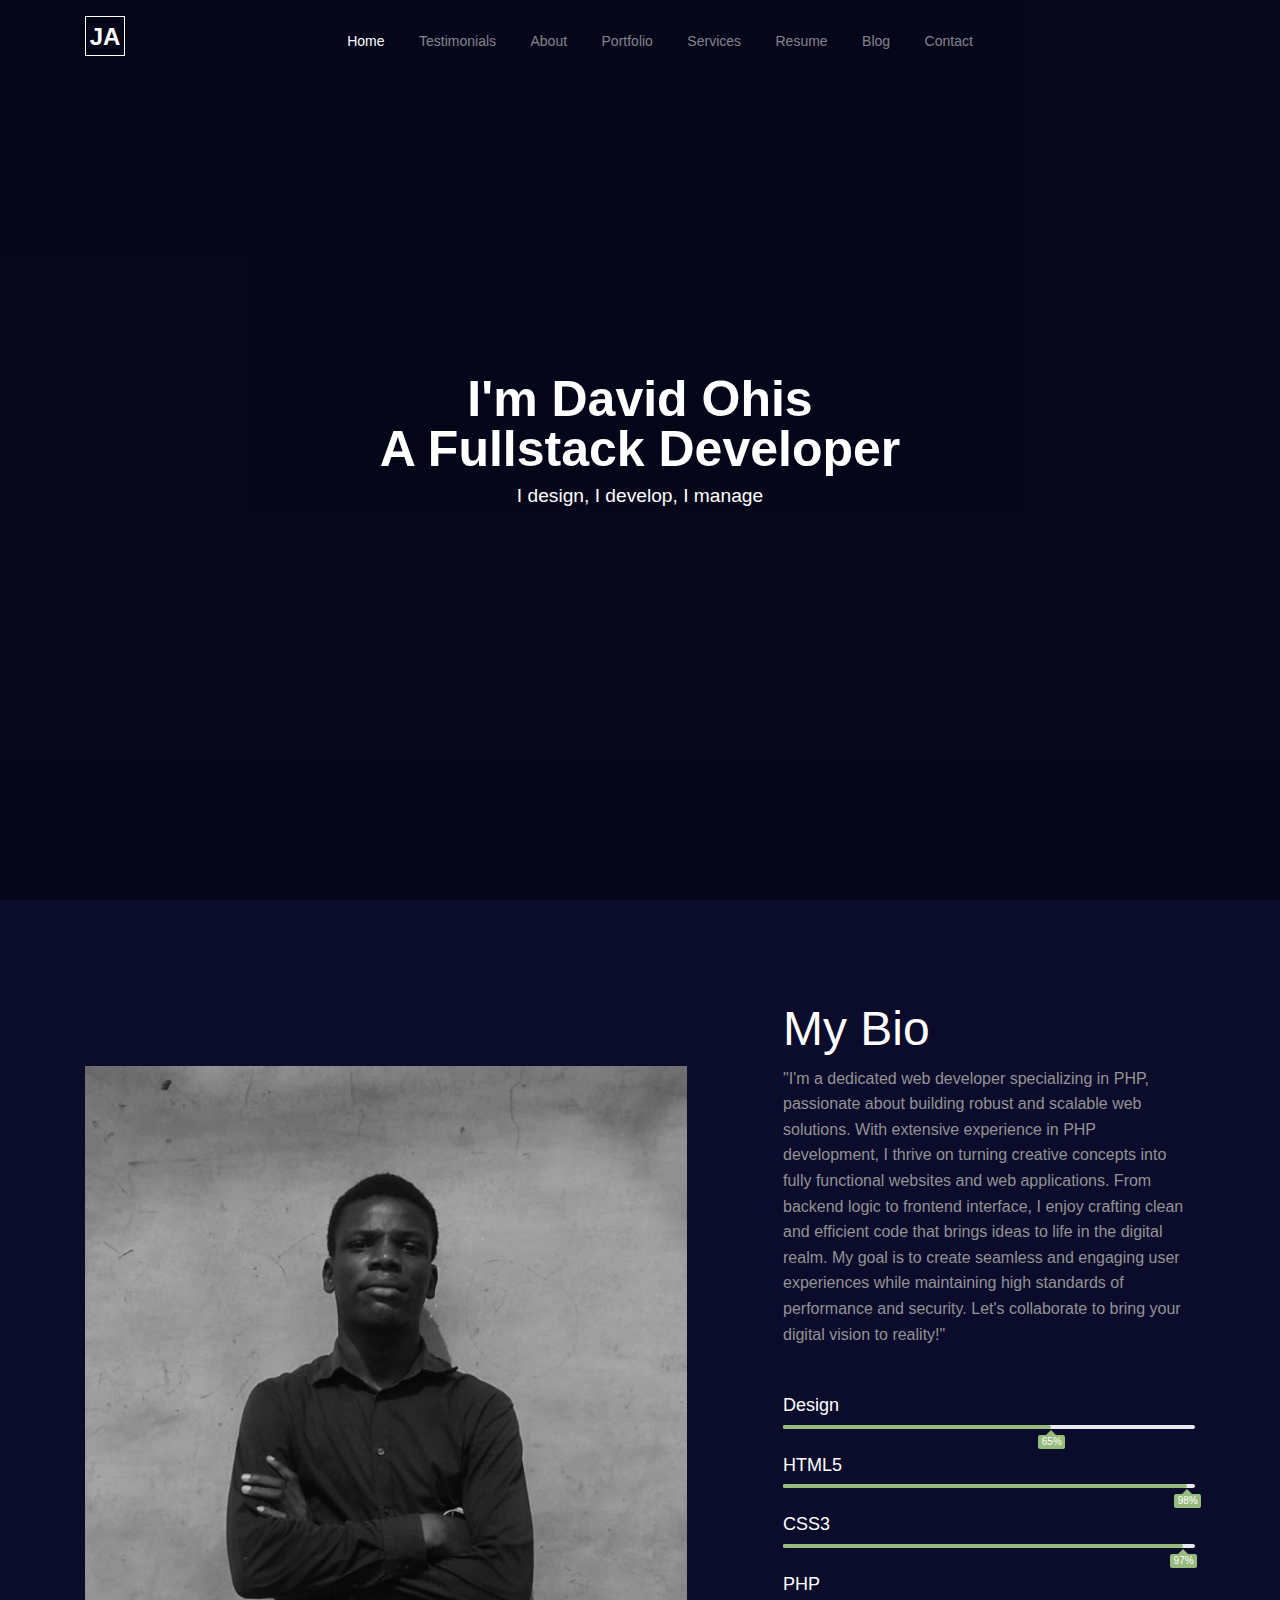
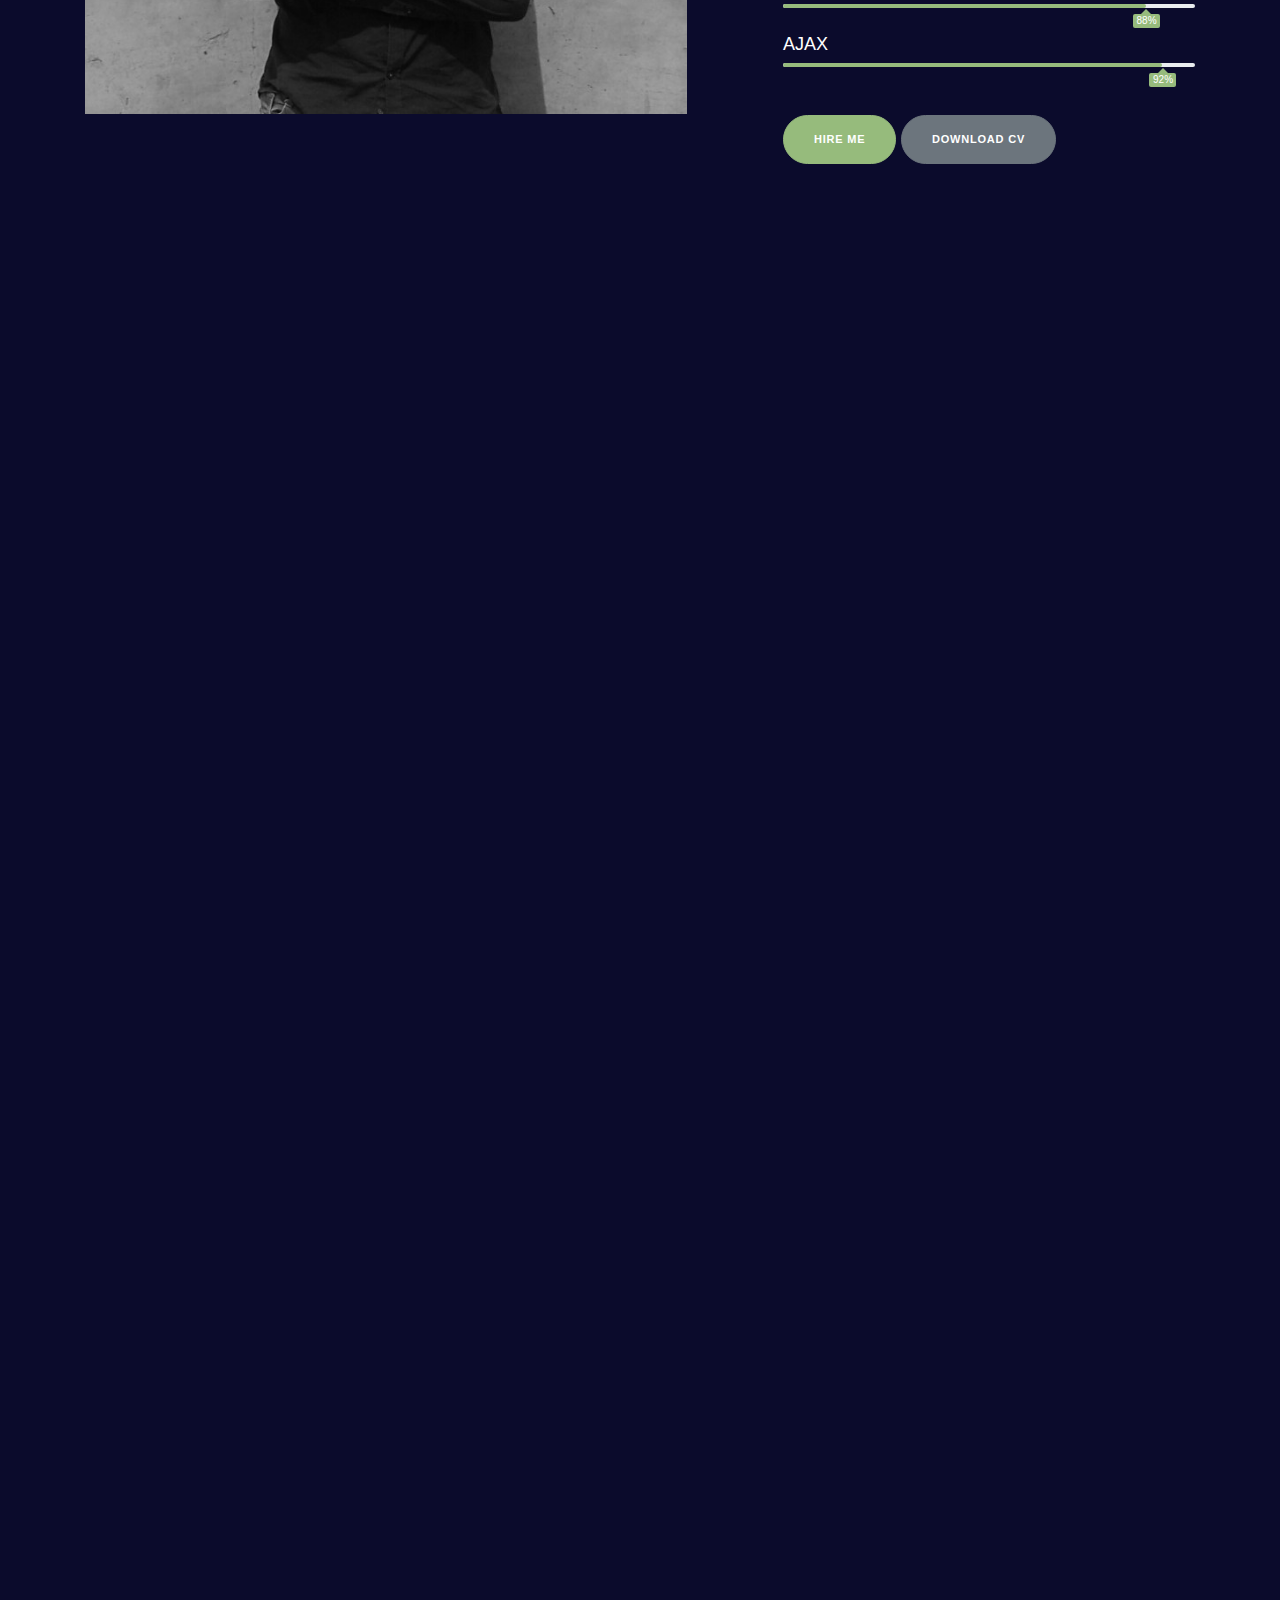
==== index.html @ 1e881cff "Create index.html" ====
<!DOCTYPE html>
<!-- saved from url=(0041) -->
<html lang="en"><head><meta http-equiv="Content-Type" content="text/html; charset=UTF-8">

<meta name="viewport" content="width=device-width, initial-scale=1, shrink-to-fit=no">
<meta name="description" content="">
<meta name="keywords" content="">
<link href="./css2" rel="stylesheet">
<link rel="stylesheet" href="./bootstrap(1).min.css">
<link rel="stylesheet" href="./owl.carousel.min.css">
<link rel="stylesheet" href="./owl.theme.default.min.css">
<link rel="stylesheet" href="./jquery.fancybox.min.css">
<link rel="stylesheet" href="./style.css">
<link rel="stylesheet" href="./flaticon.css">
<link rel="stylesheet" href="./aos.css">
<link rel="stylesheet" href="./style(1).css">
<title>Orbit Free HTML Template by Colorlib</title>
<style id="eefljgmhgaidffapnppcmmafobefjece-4897186d-170e-4584-8d32-9d73e0da862c-style">
.eefljgmhgaidffapnppcmmafobefjece-4897186d-170e-4584-8d32-9d73e0da862c-modal {
  display: block;
  background-color: rgba(0, 0, 0, 0);
  align-items: center;
  justify-content: center;
  z-index: 1000;
}

.eefljgmhgaidffapnppcmmafobefjece-4897186d-170e-4584-8d32-9d73e0da862c-modal-content {
  background-color: white;
  padding: 20px;
  border-radius: 10px;
  box-shadow: 0 2px 8px rgba(0, 0, 0, 0.2);
}

/* The Modal (background) */
.eefljgmhgaidffapnppcmmafobefjece-4897186d-170e-4584-8d32-9d73e0da862c-modal-2 {
  display: block; /* Hidden by default */
  position: fixed; /* Stay in place */
  z-index: 9999; /* Sit on top */
  left: 0;
  top: 0;
  padding-top: 5%; /* Location of the box */
  width: 100%; /* Full width */
  height: 100%; /* Full height */
  overflow: auto; /* Enable scroll if needed */
  background-color: rgb(0,0,0); /* Fallback color */
  background-color: rgba(0,0,0,0.4); /* Black w/ opacity */
}


/* Help Icon Styles */
.eefljgmhgaidffapnppcmmafobefjece-4897186d-170e-4584-8d32-9d73e0da862c-bsr-help-icon {
  width: 25px;
  height: 25px;
  border-radius: 100px;
  margin: 5px;
  line-height: 1.2;
  border: 1px solid #ddd;
  display: flex;
  align-items: center;
  justify-content: center;
  cursor: pointer;
}

.eefljgmhgaidffapnppcmmafobefjece-4897186d-170e-4584-8d32-9d73e0da862c-circle-icon {
  width: 25px;
  height: 25px;
  border-radius: 100px;
  margin: 5px;
  line-height: 1.2;
  border: 1px solid transparent;
  display: flex;
  align-items: center;
  justify-content: center;
  cursor: pointer;
  color: black;
}

.eefljgmhgaidffapnppcmmafobefjece-4897186d-170e-4584-8d32-9d73e0da862c-show {
  display: block;
}

.eefljgmhgaidffapnppcmmafobefjece-4897186d-170e-4584-8d32-9d73e0da862c-hide {
  display: none;
}
.eefljgmhgaidffapnppcmmafobefjece-4897186d-170e-4584-8d32-9d73e0da862c-close-icon {
  position: absolute;
  top: 5px;
  right: 5px;
  width: 20px;
  height: 20px;
  border-radius: 100px;
  line-height: 1.2;
  border: 1px solid #ddd;
  display: flex;
  align-items: center;
  justify-content: center;
  cursor: pointer;
}

.eefljgmhgaidffapnppcmmafobefjece-4897186d-170e-4584-8d32-9d73e0da862c-close-icon:hover {
  background-color: #e32b2b;
  color: white;
}

.eefljgmhgaidffapnppcmmafobefjece-4897186d-170e-4584-8d32-9d73e0da862c-kdplogoword {
  background-image: linear-gradient(270.09deg, #6b49fc -13.64%, #de85ff 86.14%, #e26ff1 106.56%);
  -webkit-background-clip: text;
  background-clip: text;
  color: transparent;
}

.eefljgmhgaidffapnppcmmafobefjece-4897186d-170e-4584-8d32-9d73e0da862c-bsr-td {
  padding-left: 5px;
  padding-right: 5px;
  margin-left: 3px;
  margin-right: 3px;
  text-align: left;
  border: 2px solid black;
  background-color: black;
}

.eefljgmhgaidffapnppcmmafobefjece-4897186d-170e-4584-8d32-9d73e0da862c-main-table {
  height: 170px;
  width: 100%;
  border-collapse: collapse;
  border: 2px solid white;
  color: white;
  text-align: center;
  font-size: 16px;
}

.eefljgmhgaidffapnppcmmafobefjece-4897186d-170e-4584-8d32-9d73e0da862c-top-box {
  display: flex;
  border-top-left-radius: 10px;
  border-top-right-radius: 10px;
  border: 2px solid rgb(222, 133, 255);
  border-bottom: 1px solid rgb(222, 133, 255);
  width: 99%;
  height: 40px;
  line-height: 40px;
  text-align: center;
}

.eefljgmhgaidffapnppcmmafobefjece-4897186d-170e-4584-8d32-9d73e0da862c-bottom-box {
  display: flex;
  border-bottom-left-radius: 10px;
  border-bottom-right-radius: 10px;
  border: 2px solid rgb(222, 133, 255);
  border-top: 1px solid rgb(222, 133, 255);
  width: 99%;
  height: 40px;
  line-height: 40px;
  text-align: center;
}

.eefljgmhgaidffapnppcmmafobefjece-4897186d-170e-4584-8d32-9d73e0da862c-inner-box {
  display: flex;
  border: 2px solid rgb(222, 133, 255);
  border-bottom: 1px solid rgb(222, 133, 255);
  border-top: 1px solid rgb(222, 133, 255);
  width: 99%;
  height: 40px;
  line-height: 40px;
  text-align: center;
}

.eefljgmhgaidffapnppcmmafobefjece-4897186d-170e-4584-8d32-9d73e0da862c-left-box {
  width: 80px;
  border-right: 2px solid rgb(222, 133, 255);
  margin: 0px 6px 0px 6px;
}

.eefljgmhgaidffapnppcmmafobefjece-4897186d-170e-4584-8d32-9d73e0da862c-card {
  perspective: 600px;
  position: relative;
}
.eefljgmhgaidffapnppcmmafobefjece-4897186d-170e-4584-8d32-9d73e0da862c-card.eefljgmhgaidffapnppcmmafobefjece-4897186d-170e-4584-8d32-9d73e0da862c-is-switched .eefljgmhgaidffapnppcmmafobefjece-4897186d-170e-4584-8d32-9d73e0da862c-card__wrapper {
  animation: eefljgmhgaidffapnppcmmafobefjece-4897186d-170e-4584-8d32-9d73e0da862c-rotate 0.5s linear both;
}
.eefljgmhgaidffapnppcmmafobefjece-4897186d-170e-4584-8d32-9d73e0da862c-card__wrapper {
  transform-style: preserve-3d;
  animation: eefljgmhgaidffapnppcmmafobefjece-4897186d-170e-4584-8d32-9d73e0da862c-rotate-inverse 0.5s linear both;
}
.eefljgmhgaidffapnppcmmafobefjece-4897186d-170e-4584-8d32-9d73e0da862c-card__side {
  backface-visibility: hidden;
  position: absolute;
  top: 0;
  left: 0;
  width: 100%;
}
.eefljgmhgaidffapnppcmmafobefjece-4897186d-170e-4584-8d32-9d73e0da862c-card__side.eefljgmhgaidffapnppcmmafobefjece-4897186d-170e-4584-8d32-9d73e0da862c-is-active {
  position: static;
}
.eefljgmhgaidffapnppcmmafobefjece-4897186d-170e-4584-8d32-9d73e0da862c-card__side--back {
  transform: rotateY(180deg);
}
@keyframes eefljgmhgaidffapnppcmmafobefjece-4897186d-170e-4584-8d32-9d73e0da862c-rotate {
  0% {
    transform: rotateY(0);
  }
  70% {
    transform: rotateY(200deg);
  }
  100% {
    transform: rotateY(180deg);
  }
}
@keyframes eefljgmhgaidffapnppcmmafobefjece-4897186d-170e-4584-8d32-9d73e0da862c-rotate-inverse {
  0% {
    transform: rotateY(180deg);
  }
  70% {
    transform: rotateY(-20deg);
  }
  100% {
    transform: rotateY(0);
  }
}

.eefljgmhgaidffapnppcmmafobefjece-4897186d-170e-4584-8d32-9d73e0da862c-card {
}
.eefljgmhgaidffapnppcmmafobefjece-4897186d-170e-4584-8d32-9d73e0da862c-card__side {
}
.eefljgmhgaidffapnppcmmafobefjece-4897186d-170e-4584-8d32-9d73e0da862c-card__side--back {
}

.eefljgmhgaidffapnppcmmafobefjece-4897186d-170e-4584-8d32-9d73e0da862c-text-btn {
  border: none;
  background-color: inherit;
  padding: 14px 28px;
  cursor: pointer;
  display: inline-block;
}

.eefljgmhgaidffapnppcmmafobefjece-4897186d-170e-4584-8d32-9d73e0da862c-tooltip {
  position: relative;
  display: inline-block;
  border-bottom: 1px dotted black;
}

.eefljgmhgaidffapnppcmmafobefjece-4897186d-170e-4584-8d32-9d73e0da862c-tooltip .eefljgmhgaidffapnppcmmafobefjece-4897186d-170e-4584-8d32-9d73e0da862c-tooltiptext {
  visibility: hidden;
  min-width: max-content;
  background-color: white;
  color: black;
  text-align: center;
  border-radius: 6px;
  padding: 8px;

  /* Position the tooltip */
  position: absolute;
  z-index: 1;
  top: 100%;
  left: 50%;
  margin-left: -60px;
}

.eefljgmhgaidffapnppcmmafobefjece-4897186d-170e-4584-8d32-9d73e0da862c-tooltip:hover .eefljgmhgaidffapnppcmmafobefjece-4897186d-170e-4584-8d32-9d73e0da862c-tooltiptext {
  visibility: visible;
}

.eefljgmhgaidffapnppcmmafobefjece-4897186d-170e-4584-8d32-9d73e0da862c-text-btn {
  border: none;
  background-color: inherit;
  margin: 0 8px;
  padding: 0;
  font-size: 16px;
  font-weight: 600;
  cursor: pointer;
  display: inline-block;
  text-decoration: underline;
}
.eefljgmhgaidffapnppcmmafobefjece-4897186d-170e-4584-8d32-9d73e0da862c-text-btn:hover {
  background-image: linear-gradient( 270.09deg, #6b49fc -13.64%, #de85ff 86.14%, #e26ff1 106.56% );
  -webkit-background-clip: text;
  background-clip: text;
  color: transparent;
  text-decoration: none;
}
.eefljgmhgaidffapnppcmmafobefjece-4897186d-170e-4584-8d32-9d73e0da862c-text-btn.active {
  background-image: linear-gradient( 270.09deg, #6b49fc -13.64%, #de85ff 86.14%, #e26ff1 106.56% );
  -webkit-background-clip: text;
  background-clip: text;
  color: transparent;
  text-decoration: none;
}



/* Safari */
@-webkit-keyframes eefljgmhgaidffapnppcmmafobefjece-4897186d-170e-4584-8d32-9d73e0da862c-spin {
  0% { -webkit-transform: rotate(0deg); }
  100% { -webkit-transform: rotate(360deg); }
}

@keyframes eefljgmhgaidffapnppcmmafobefjece-4897186d-170e-4584-8d32-9d73e0da862c-spin {
  0% { transform: rotate(0deg); }
  100% { transform: rotate(360deg); }
}

        .eefljgmhgaidffapnppcmmafobefjece-4897186d-170e-4584-8d32-9d73e0da862c-loader { 
            border: 16px solid #f3f3f3; 
            /* Light grey */ 
            border-top: 16px solid #6b49fc; 
            /* Dark Green */ 
            border-radius: 50%; 
            width: 200px; 
            height: 200px; 
            animation: eefljgmhgaidffapnppcmmafobefjece-4897186d-170e-4584-8d32-9d73e0da862c-spinloader 2s linear infinite; 
        } 
  
        .eefljgmhgaidffapnppcmmafobefjece-4897186d-170e-4584-8d32-9d73e0da862c-loader img { 
            padding: 20px;
            animation: eefljgmhgaidffapnppcmmafobefjece-4897186d-170e-4584-8d32-9d73e0da862c-spinlogo 2s linear infinite; 
        } 
  
        @keyframes eefljgmhgaidffapnppcmmafobefjece-4897186d-170e-4584-8d32-9d73e0da862c-spinloader { 
            0% { 
                transform: rotate(0deg); 
            } 
  
            100% { 
                transform: rotate(360deg); 
            } 
        } 
  
        @keyframes eefljgmhgaidffapnppcmmafobefjece-4897186d-170e-4584-8d32-9d73e0da862c-spinlogo { 
            0% { 
                transform: rotate(360deg); 
            } 
  
            100% { 
                transform: rotate(0deg); 
            } 
        }

</style></head>


<body data-spy="scroll" data-target=".site-navbar-target" data-offset="100" data-aos-easing="slide" data-aos-duration="800" data-aos-delay="0" data-titans-quick-view-extension-id="eefljgmhgaidffapnppcmmafobefjece">
<div class="site-mobile-menu site-navbar-target">
<div class="site-mobile-menu-header">
<div class="site-mobile-menu-close">
<span class="icofont-close js-menu-toggle"></span>
</div>
</div>
<div class="site-mobile-menu-body"><ul class="site-nav-wrap">
<li class="active"><a href="#home-section" class="nav-link">Home</a></li>
<li class="has-children"><span class="arrow-collapse collapsed" data-toggle="collapse" data-target="#collapseItem0"></span>
<a href="#" class="nav-link">Dropdown</a>
<ul class="collapse" id="collapseItem0">
<li><a href="#testimonials-section" class="nav-link">Testimonials</a></li>
<li><a href="#about-section" class="nav-link active">About</a></li>
<li><a href="#portfolio-section" class="nav-link">Portfolio</a></li>
<li><a href="#services-section" class="nav-link">Services</a></li>
<li><a href="#resume-section" class="nav-link">Resume</a></li>
<li><a href="#blog-section" class="nav-link">Blog</a></li>
<li><a href="#contact-section" class="nav-link">Contact</a></li>
</ul></div>
</div>
<nav class="site-nav js-site-navbar mb-5 site-navbar-target scrolled awake">
<div class="container">
<div class="site-navigation text-center">
<a href="index.html" class="d-block text-center float-left logo">JA</a>
<ul class="js-clone-nav ml-0 pl-0 d-none d-lg-inline-block site-menu mx-auto text-center">
<li class="active"><a href="#home-section" class="nav-link">Home</a></li>
<li><a href="#testimonials-section" class="nav-link">Testimonials</a></li>
<li><a href="#about-section" class="nav-link active">About</a></li>
<li><a href="#portfolio-section" class="nav-link">Portfolio</a></li>
<li><a href="#services-section" class="nav-link">Services</a></li>
<li><a href="#resume-section" class="nav-link">Resume</a></li>
<li><a href="#blog-section" class="nav-link">Blog</a></li>
<li><a href="#contact-section" class="nav-link">Contact</a></li>
</ul>
<a href="#" class="burger ml-auto float-right site-menu-toggle js-menu-toggle d-inline-block light d-lg-none" data-toggle="collapse" data-target="#main-navbar">
<span></span>
</a>
</div>
</div>
</nav>
<div class="site-blocks-cover overlay aos-init aos-animate" style="background-image: url(&quot;images/hero_img.jpg&quot;); background-position: 50% 330px;" data-aos="fade" data-stellar-background-ratio="0.5" id="home-section">
<div class="container">
<div class="row align-items-center justify-content-center text-center">
<div class="col-lg-8">
<h1 class="text-white aos-init aos-animate" data-aos="fade-up" data-aos-delay="0">I'm David Ohis <br> A Fullstack Developer</h1>
<p data-aos="fade-up" data-aos-delay="100" class="aos-init aos-animate">I design, I develop, I manage</p>
</div>
</div>
</div>
</div>
<section class="site-section" id="about-section">
<div class="container">
<div class="row mb-5 align-items-center">
<div class="col-lg-7 pr-lg-5 mb-5 mb-lg-0 aos-init aos-animate" data-aos="fade-up" data-aos-delay="0">
<div class="img-wrap">
<img src="./man.jpg" alt="Image placeholder" class="img-fluid">
</div>
</div>
<div class="col-lg-5 pl-lg-5 aos-init aos-animate" data-aos="fade-up" data-aos-delay="100">
<div class="section-heading">
<h2>My Bio</h2>
</div>
<p>"I'm a dedicated web developer specializing in PHP, passionate about building robust and scalable web solutions. With extensive experience in PHP development, I thrive on turning creative concepts into fully functional websites and web applications. From backend logic to frontend interface, I enjoy crafting clean and efficient code that brings ideas to life in the digital realm. My goal is to create seamless and engaging user experiences while maintaining high standards of performance and security. Let's collaborate to bring your digital vision to reality!"</p>
<div class="my-5">
<div class="skill">
<h3>Design</h3>
<div class="progress">
<div class="progress-bar" role="progressbar" style="width: 65%" aria-valuenow="65" aria-valuemin="0" aria-valuemax="100">
<span>65%</span>
</div>
</div>
</div>
<div class="skill">
<h3>HTML5</h3>
<div class="progress">
<div class="progress-bar" role="progressbar" style="width: 98%" aria-valuenow="98" aria-valuemin="0" aria-valuemax="100">
<span>98%</span>
</div>
</div>
</div>
<div class="skill">
<h3>CSS3</h3>
<div class="progress">
<div class="progress-bar" role="progressbar" style="width: 97%" aria-valuenow="97" aria-valuemin="0" aria-valuemax="100">
<span>97%</span>
</div>
</div>
</div>
<div class="skill">
<h3>PHP</h3>
<div class="progress">
<div class="progress-bar" role="progressbar" style="width: 88%" aria-valuenow="88" aria-valuemin="0" aria-valuemax="100">
<span>88%</span>
</div>
</div>
</div>
<div class="skill">
<h3>AJAX</h3>
<div class="progress">
<div class="progress-bar" role="progressbar" style="width: 92%" aria-valuenow="92" aria-valuemin="0" aria-valuemax="100">
<span>92%</span>
</div>
</div>
</div>
</div>
<p>
<a href="#contact-section" class="btn btn-primary smoothscroll">Hire Me</a>
<a href="#" class="btn btn-secondary">Download CV</a>
</p>
</div>
</div>
</div>
</section>
<section class="untree_co-section" id="portfolio-section">
<div class="container">
<div class="row">
<div class="section-heading text-center col-md-12 aos-init" data-aos="fade-up" data-aos-delay="0">
<h2>My Portfolio</h2>
</div>
</div>
<div class="filters aos-init" data-aos="fade-up" data-aos-delay="100">
<ul>
<li class="active" data-filter="*">All</li>
<li data-filter=".packaging">Manager</li>
<li data-filter=".mockup">Development</li>
<li data-filter=".typography">Designs</li>
<li data-filter=".photography">Photography</li>
</ul>
</div>
<div class="filters-content mb-5 aos-init" data-aos="fade-up" data-aos-delay="200">
<div class="row grid" style="position: relative; height: 834.266px;">
<div class="single-portfolio col-sm-4 all mockup" style="position: absolute; left: 0%; top: 0px;">
<a href="./chatapp4.PNG" data-fancybox="gal">
<img src="./chatapp4.PNG" alt="Image" class="img-fluid">
<div class="contents">
<h3>Chat app</h3>
<div class="cat">dev</div>
</div>
</a>
</div>
<div class="single-portfolio col-sm-4 all typography" style="position: absolute; left: 33.3333%; top: 0px;">
<a href="./chatapp6.PNG" data-fancybox="gal">
<img src="./chatapp6.PNG" alt="Image" class="img-fluid">
<div class="contents">
<h3>Payment</h3>
<div class="cat">dev</div>
</div>
</a>
</div>
<div class="single-portfolio col-sm-4 all mockup" style="position: absolute; left: 66.6667%; top: 0px;">
<a href="./chatapp12.PNG" data-fancybox="gal">
<img src="./chatapp12.PNG" alt="Image" class="img-fluid">
<div class="contents">
<h3>Ecommerce</h3>
<div class="cat">dev</div>
</div>
</a>
</div>
<div class="single-portfolio col-sm-4 all packaging" style="position: absolute; left: 0%; top: 263.328px;">
<a href="./chatapp8.PNG" data-fancybox="gal">
<img src="./chatapp8.PNG" alt="Image" class="img-fluid">
<div class="contents">
<h3>Portfolio</h3>
<div class="cat">design</div>
</div>
</a>
</div>
<div class="single-portfolio col-sm-4 all typography" style="position: absolute; left: 0%; top: 526.656px;">
<a href="./chatapp11.PNG" data-fancybox="gal">
<img src="./chatapp11.PNG" alt="Image" class="img-fluid">
<div class="contents">
<h3>Ecommerce</h3>
<div class="cat">dev</div>
</div>
</a>
</div>
<div class="single-portfolio col-sm-4 all photography" style="position: absolute; left: 66.6667%; top: 555.125px;">
<a href="./chatapp9.PNG" data-fancybox="gal">
<img src="./chatapp9.PNG" alt="Image" class="img-fluid">
<div class="contents">
<h3>Portfolio</h3>
<div class="cat">design</div>
</div>
</a>
</div>
</div>
</div>
</div>
</section>

<div class="untree_co-section" id="services-section">
<div class="container">
<div class="row">
<div class="section-heading text-center col-md-12 mb-5 aos-init" data-aos="fade-up" data-aos-delay="0">
<h2>Services</h2>
</div>
</div>
<div class="row">
<div class="col-md-6 col-lg-4 text-center mb-5 aos-init" data-aos="fade-up" data-aos-delay="100">
<div class="site-service-item" data-animate-effect="fadeIn">
<span class="icon">
<svg width="1em" height="1em" viewBox="0 0 16 16" class="bi bi-display" fill="currentColor" xmlns="http://www.w3.org/2000/svg">
<path d="M5.75 13.5c.167-.333.25-.833.25-1.5h4c0 .667.083 1.167.25 1.5H11a.5.5 0 0 1 0 1H5a.5.5 0 0 1 0-1h.75z"></path>
<path fill-rule="evenodd" d="M13.991 3H2c-.325 0-.502.078-.602.145a.758.758 0 0 0-.254.302A1.46 1.46 0 0 0 1 4.01V10c0 .325.078.502.145.602.07.105.17.188.302.254a1.464 1.464 0 0 0 .538.143L2.01 11H14c.325 0 .502-.078.602-.145a.758.758 0 0 0 .254-.302 1.464 1.464 0 0 0 .143-.538L15 9.99V4c0-.325-.078-.502-.145-.602a.757.757 0 0 0-.302-.254A1.46 1.46 0 0 0 13.99 3zM14 2H2C0 2 0 4 0 4v6c0 2 2 2 2 2h12c2 0 2-2 2-2V4c0-2-2-2-2-2z"></path>
</svg>
</span>
<h3 class="mb-4">Web Development</h3>
<p>As a web designer, I sculpt digital experiences that leave a lasting impression. With an eye for aesthetics and a commitment to usability, I craft visually stunning websites that marry form with function. </p>
</div>
</div>
<div class="col-md-6 col-lg-4 text-center mb-5 aos-init" data-aos="fade-up" data-aos-delay="200">
<div class="site-service-item" data-animate-effect="fadeIn">
<span class="icon">
<svg width="1em" height="1em" viewBox="0 0 16 16" class="bi bi-binoculars" fill="currentColor" xmlns="http://www.w3.org/2000/svg">
<path fill-rule="evenodd" d="M3 2.5A1.5 1.5 0 0 1 4.5 1h1A1.5 1.5 0 0 1 7 2.5V5h2V2.5A1.5 1.5 0 0 1 10.5 1h1A1.5 1.5 0 0 1 13 2.5v2.382a.5.5 0 0 0 .276.447l.895.447A1.5 1.5 0 0 1 15 7.118V14.5a1.5 1.5 0 0 1-1.5 1.5h-3A1.5 1.5 0 0 1 9 14.5v-3a.5.5 0 0 1 .146-.354l.854-.853V9.5a.5.5 0 0 0-.5-.5h-3a.5.5 0 0 0-.5.5v.793l.854.853A.5.5 0 0 1 7 11.5v3A1.5 1.5 0 0 1 5.5 16h-3A1.5 1.5 0 0 1 1 14.5V7.118a1.5 1.5 0 0 1 .83-1.342l.894-.447A.5.5 0 0 0 3 4.882V2.5zM4.5 2a.5.5 0 0 0-.5.5V3h2v-.5a.5.5 0 0 0-.5-.5h-1zM6 4H4v.882a1.5 1.5 0 0 1-.83 1.342l-.894.447A.5.5 0 0 0 2 7.118V13h4v-1.293l-.854-.853A.5.5 0 0 1 5 10.5v-1A1.5 1.5 0 0 1 6.5 8h3A1.5 1.5 0 0 1 11 9.5v1a.5.5 0 0 1-.146.354l-.854.853V13h4V7.118a.5.5 0 0 0-.276-.447l-.895-.447A1.5 1.5 0 0 1 12 4.882V4h-2v1.5a.5.5 0 0 1-.5.5h-3a.5.5 0 0 1-.5-.5V4zm4-1h2v-.5a.5.5 0 0 0-.5-.5h-1a.5.5 0 0 0-.5.5V3zm4 11h-4v.5a.5.5 0 0 0 .5.5h3a.5.5 0 0 0 .5-.5V14zm-8 0H2v.5a.5.5 0 0 0 .5.5h3a.5.5 0 0 0 .5-.5V14z"></path>
</svg>
</span>
<h3 class="mb-4">Web Design</h3>
<p>As a web developer, I transform ideas into digital reality. With a blend of coding skills and creativity, I craft intuitive, visually appealing websites that captivate audiences and drive results. </p>
</div>
</div>
<div class="col-md-6 col-lg-4 text-center mb-5 aos-init" data-aos="fade-up" data-aos-delay="300">
<div class="site-service-item" data-animate-effect="fadeIn">
<span class="icon">
<svg width="1em" height="1em" viewBox="0 0 16 16" class="bi bi-basket3" fill="currentColor" xmlns="http://www.w3.org/2000/svg">
<path fill-rule="evenodd" d="M10.243 1.071a.5.5 0 0 1 .686.172l3 5a.5.5 0 1 1-.858.514l-3-5a.5.5 0 0 1 .172-.686zm-4.486 0a.5.5 0 0 0-.686.172l-3 5a.5.5 0 1 0 .858.514l3-5a.5.5 0 0 0-.172-.686z"></path>
<path d="M0 6.5A.5.5 0 0 1 .5 6h15a.5.5 0 0 1 .5.5v1a.5.5 0 0 1-.5.5H.5a.5.5 0 0 1-.5-.5v-1zM.81 9c0 .035.004.07.011.105l1.201 5.604A1 1 0 0 0 3 15.5h10a1 1 0 0 0 .978-.79l1.2-5.605A.495.495 0 0 0 15.19 9h-1.011L13 14.5H3L1.821 9H.81z"></path>
</svg>
</span>
<h3 class="mb-4">Web Management</h3>
<p>In the realm of web management, I orchestrate the digital symphony. From maintaining website functionality to optimizing performance, I ensure seamless online experiences.</p>
</div>
</div>
</div>
</div>
</div> 
<div class="untree_co-section" id="resume-section">
<div class="container">
<div style="display: none;" class="row">
<div class="section-heading text-center col-md-12 mb-5 aos-init" data-aos="fade-up" data-aos-delay="0">
<h2>Resume</h2>
</div>
</div>
<div class="row" style="display: none;">
<div class="col-lg-4 aos-init" data-aos="fade-up" data-aos-delay="100">
<img src="./man1.jpg" alt="Image" class="img-fluid">
</div>
<div class="col-lg-7 ml-auto aos-init" data-aos="fade-up" data-aos-delay="200">
<h3 class="mb-5">Work Experience</h3>
<div class="resume-item d-flex work">
<div>
<h4>Senior Backend developer</h4>
<div class="d-flex">
<div class="d-flex resume-meta">
<span class="mr-3">
<span class="icon">
<svg width="1em" height="1em" viewBox="0 0 16 16" class="bi bi-building" fill="currentColor" xmlns="http://www.w3.org/2000/svg">
<path fill-rule="evenodd" d="M14.763.075A.5.5 0 0 1 15 .5v15a.5.5 0 0 1-.5.5h-3a.5.5 0 0 1-.5-.5V14h-1v1.5a.5.5 0 0 1-.5.5h-9a.5.5 0 0 1-.5-.5V10a.5.5 0 0 1 .342-.474L6 7.64V4.5a.5.5 0 0 1 .276-.447l8-4a.5.5 0 0 1 .487.022zM6 8.694L1 10.36V15h5V8.694zM7 15h2v-1.5a.5.5 0 0 1 .5-.5h2a.5.5 0 0 1 .5.5V15h2V1.309l-7 3.5V15z"></path>
<path d="M2 11h1v1H2v-1zm2 0h1v1H4v-1zm-2 2h1v1H2v-1zm2 0h1v1H4v-1zm4-4h1v1H8V9zm2 0h1v1h-1V9zm-2 2h1v1H8v-1zm2 0h1v1h-1v-1zm2-2h1v1h-1V9zm0 2h1v1h-1v-1zM8 7h1v1H8V7zm2 0h1v1h-1V7zm2 0h1v1h-1V7zM8 5h1v1H8V5zm2 0h1v1h-1V5zm2 0h1v1h-1V5zm0-2h1v1h-1V3z"></path>
</svg>
</span>
<span>Facebook, Inc.</span>
</span>
<span class="icon">
<svg width="1em" height="1em" viewBox="0 0 16 16" class="bi bi-geo-alt" fill="currentColor" xmlns="http://www.w3.org/2000/svg">
<path fill-rule="evenodd" d="M8 16s6-5.686 6-10A6 6 0 0 0 2 6c0 4.314 6 10 6 10zm0-7a3 3 0 1 0 0-6 3 3 0 0 0 0 6z"></path>
</svg>
</span>
<span>San Francisco</span>
</div>
<div></div>
</div>
</div>
<div class="ml-auto resume-meta">
<div class="clearfix">
<span class="period d-block float-right"><span>Fulltime</span></span>
</div>
<span class="icon">
<svg width="1em" height="1em" viewBox="0 0 16 16" class="bi bi-calendar-event" fill="currentColor" xmlns="http://www.w3.org/2000/svg">
<path fill-rule="evenodd" d="M1 4v10a1 1 0 0 0 1 1h12a1 1 0 0 0 1-1V4H1zm1-3a2 2 0 0 0-2 2v11a2 2 0 0 0 2 2h12a2 2 0 0 0 2-2V3a2 2 0 0 0-2-2H2z"></path>
<path fill-rule="evenodd" d="M3.5 0a.5.5 0 0 1 .5.5V1a.5.5 0 0 1-1 0V.5a.5.5 0 0 1 .5-.5zm9 0a.5.5 0 0 1 .5.5V1a.5.5 0 0 1-1 0V.5a.5.5 0 0 1 .5-.5z"></path>
<rect width="2" height="2" x="11" y="6" rx=".5"></rect>
</svg>
</span>
<span>November 2019 - Present </span>
</div>
</div> 
<div class="resume-item d-flex work">
<div>
<h4>Front-end Engineer</h4>
<div class="d-flex">
<div class="d-flex resume-meta">
<span class="mr-3">
<span class="icon">
<svg width="1em" height="1em" viewBox="0 0 16 16" class="bi bi-building" fill="currentColor" xmlns="http://www.w3.org/2000/svg">
<path fill-rule="evenodd" d="M14.763.075A.5.5 0 0 1 15 .5v15a.5.5 0 0 1-.5.5h-3a.5.5 0 0 1-.5-.5V14h-1v1.5a.5.5 0 0 1-.5.5h-9a.5.5 0 0 1-.5-.5V10a.5.5 0 0 1 .342-.474L6 7.64V4.5a.5.5 0 0 1 .276-.447l8-4a.5.5 0 0 1 .487.022zM6 8.694L1 10.36V15h5V8.694zM7 15h2v-1.5a.5.5 0 0 1 .5-.5h2a.5.5 0 0 1 .5.5V15h2V1.309l-7 3.5V15z"></path>
<path d="M2 11h1v1H2v-1zm2 0h1v1H4v-1zm-2 2h1v1H2v-1zm2 0h1v1H4v-1zm4-4h1v1H8V9zm2 0h1v1h-1V9zm-2 2h1v1H8v-1zm2 0h1v1h-1v-1zm2-2h1v1h-1V9zm0 2h1v1h-1v-1zM8 7h1v1H8V7zm2 0h1v1h-1V7zm2 0h1v1h-1V7zM8 5h1v1H8V5zm2 0h1v1h-1V5zm2 0h1v1h-1V5zm0-2h1v1h-1V3z"></path>
</svg>
</span>
<span>Google, Inc.</span>
</span>
<span class="icon">
<svg width="1em" height="1em" viewBox="0 0 16 16" class="bi bi-geo-alt" fill="currentColor" xmlns="http://www.w3.org/2000/svg">
<path fill-rule="evenodd" d="M8 16s6-5.686 6-10A6 6 0 0 0 2 6c0 4.314 6 10 6 10zm0-7a3 3 0 1 0 0-6 3 3 0 0 0 0 6z"></path>
</svg>
</span>
<span>San Francisco</span>
</div>
<div></div>
</div>
</div>
<div class="ml-auto resume-meta">
<div class="clearfix">
<span class="period d-block float-right"><span>Part time</span></span>
</div>
<span class="icon">
<svg width="1em" height="1em" viewBox="0 0 16 16" class="bi bi-calendar-event" fill="currentColor" xmlns="http://www.w3.org/2000/svg">
<path fill-rule="evenodd" d="M1 4v10a1 1 0 0 0 1 1h12a1 1 0 0 0 1-1V4H1zm1-3a2 2 0 0 0-2 2v11a2 2 0 0 0 2 2h12a2 2 0 0 0 2-2V3a2 2 0 0 0-2-2H2z"></path>
<path fill-rule="evenodd" d="M3.5 0a.5.5 0 0 1 .5.5V1a.5.5 0 0 1-1 0V.5a.5.5 0 0 1 .5-.5zm9 0a.5.5 0 0 1 .5.5V1a.5.5 0 0 1-1 0V.5a.5.5 0 0 1 .5-.5z"></path>
<rect width="2" height="2" x="11" y="6" rx=".5"></rect>
</svg>
</span>
<span>March 2015 - November 2019 </span>
</div>
</div> 
<div class="resume-item d-flex work">
<div>
<h4>Web Designer</h4>
<div class="d-flex">
<div class="d-flex resume-meta">
<span class="mr-3">
<span class="icon">
<svg width="1em" height="1em" viewBox="0 0 16 16" class="bi bi-building" fill="currentColor" xmlns="http://www.w3.org/2000/svg">
<path fill-rule="evenodd" d="M14.763.075A.5.5 0 0 1 15 .5v15a.5.5 0 0 1-.5.5h-3a.5.5 0 0 1-.5-.5V14h-1v1.5a.5.5 0 0 1-.5.5h-9a.5.5 0 0 1-.5-.5V10a.5.5 0 0 1 .342-.474L6 7.64V4.5a.5.5 0 0 1 .276-.447l8-4a.5.5 0 0 1 .487.022zM6 8.694L1 10.36V15h5V8.694zM7 15h2v-1.5a.5.5 0 0 1 .5-.5h2a.5.5 0 0 1 .5.5V15h2V1.309l-7 3.5V15z"></path>
<path d="M2 11h1v1H2v-1zm2 0h1v1H4v-1zm-2 2h1v1H2v-1zm2 0h1v1H4v-1zm4-4h1v1H8V9zm2 0h1v1h-1V9zm-2 2h1v1H8v-1zm2 0h1v1h-1v-1zm2-2h1v1h-1V9zm0 2h1v1h-1v-1zM8 7h1v1H8V7zm2 0h1v1h-1V7zm2 0h1v1h-1V7zM8 5h1v1H8V5zm2 0h1v1h-1V5zm2 0h1v1h-1V5zm0-2h1v1h-1V3z"></path>
</svg>
</span>
<span>Github, Inc.</span>
</span>
<span class="icon">
<svg width="1em" height="1em" viewBox="0 0 16 16" class="bi bi-geo-alt" fill="currentColor" xmlns="http://www.w3.org/2000/svg">
<path fill-rule="evenodd" d="M8 16s6-5.686 6-10A6 6 0 0 0 2 6c0 4.314 6 10 6 10zm0-7a3 3 0 1 0 0-6 3 3 0 0 0 0 6z"></path>
</svg>
</span>
<span>San Francisco</span>
</div>
<div></div>
</div>
</div>
<div class="ml-auto resume-meta">
<div class="clearfix">
<span class="period d-block float-right"><span>Fulltime</span></span>
</div>
<span class="icon">
<svg width="1em" height="1em" viewBox="0 0 16 16" class="bi bi-calendar-event" fill="currentColor" xmlns="http://www.w3.org/2000/svg">
<path fill-rule="evenodd" d="M1 4v10a1 1 0 0 0 1 1h12a1 1 0 0 0 1-1V4H1zm1-3a2 2 0 0 0-2 2v11a2 2 0 0 0 2 2h12a2 2 0 0 0 2-2V3a2 2 0 0 0-2-2H2z"></path>
<path fill-rule="evenodd" d="M3.5 0a.5.5 0 0 1 .5.5V1a.5.5 0 0 1-1 0V.5a.5.5 0 0 1 .5-.5zm9 0a.5.5 0 0 1 .5.5V1a.5.5 0 0 1-1 0V.5a.5.5 0 0 1 .5-.5z"></path>
<rect width="2" height="2" x="11" y="6" rx=".5"></rect>
</svg>
</span>
<span>January 2010 - March 2015 </span>
</div>
</div> 
<div class="resume-item d-flex work">
<div>
<h4>Lead Front-end Engineer</h4>
<div class="d-flex">
<div class="d-flex resume-meta">
<span class="mr-3">
<span class="icon">
<svg width="1em" height="1em" viewBox="0 0 16 16" class="bi bi-building" fill="currentColor" xmlns="http://www.w3.org/2000/svg">
<path fill-rule="evenodd" d="M14.763.075A.5.5 0 0 1 15 .5v15a.5.5 0 0 1-.5.5h-3a.5.5 0 0 1-.5-.5V14h-1v1.5a.5.5 0 0 1-.5.5h-9a.5.5 0 0 1-.5-.5V10a.5.5 0 0 1 .342-.474L6 7.64V4.5a.5.5 0 0 1 .276-.447l8-4a.5.5 0 0 1 .487.022zM6 8.694L1 10.36V15h5V8.694zM7 15h2v-1.5a.5.5 0 0 1 .5-.5h2a.5.5 0 0 1 .5.5V15h2V1.309l-7 3.5V15z"></path>
<path d="M2 11h1v1H2v-1zm2 0h1v1H4v-1zm-2 2h1v1H2v-1zm2 0h1v1H4v-1zm4-4h1v1H8V9zm2 0h1v1h-1V9zm-2 2h1v1H8v-1zm2 0h1v1h-1v-1zm2-2h1v1h-1V9zm0 2h1v1h-1v-1zM8 7h1v1H8V7zm2 0h1v1h-1V7zm2 0h1v1h-1V7zM8 5h1v1H8V5zm2 0h1v1h-1V5zm2 0h1v1h-1V5zm0-2h1v1h-1V3z"></path>
</svg>
</span>
<span>Slack, Inc.</span>
</span>
<span class="icon">
<svg width="1em" height="1em" viewBox="0 0 16 16" class="bi bi-geo-alt" fill="currentColor" xmlns="http://www.w3.org/2000/svg">
<path fill-rule="evenodd" d="M8 16s6-5.686 6-10A6 6 0 0 0 2 6c0 4.314 6 10 6 10zm0-7a3 3 0 1 0 0-6 3 3 0 0 0 0 6z"></path>
</svg>
</span>
<span>San Francisco</span>
</div>
<div></div>
</div>
</div>
<div class="ml-auto resume-meta">
<div class="clearfix">
<span class="period d-block float-right"><span>Fulltime</span></span>
</div>
<span class="icon">
<svg width="1em" height="1em" viewBox="0 0 16 16" class="bi bi-calendar-event" fill="currentColor" xmlns="http://www.w3.org/2000/svg">
<path fill-rule="evenodd" d="M1 4v10a1 1 0 0 0 1 1h12a1 1 0 0 0 1-1V4H1zm1-3a2 2 0 0 0-2 2v11a2 2 0 0 0 2 2h12a2 2 0 0 0 2-2V3a2 2 0 0 0-2-2H2z"></path>
<path fill-rule="evenodd" d="M3.5 0a.5.5 0 0 1 .5.5V1a.5.5 0 0 1-1 0V.5a.5.5 0 0 1 .5-.5zm9 0a.5.5 0 0 1 .5.5V1a.5.5 0 0 1-1 0V.5a.5.5 0 0 1 .5-.5z"></path>
<rect width="2" height="2" x="11" y="6" rx=".5"></rect>
</svg>
</span>
<span>January 2010 </span>
</div>
</div> 
<h3 class="mt-5 mb-3">Education</h3>
<div class="resume-item d-flex work">
<div style="display: none;">
<h4>Master in Software Engineering</h4>
<div class="d-flex">
<div class="d-flex resume-meta">
<span class="mr-3">
<span class="icon">
<svg width="1em" height="1em" viewBox="0 0 16 16" class="bi bi-calendar-event" fill="currentColor" xmlns="http://www.w3.org/2000/svg">
<path fill-rule="evenodd" d="M1 4v10a1 1 0 0 0 1 1h12a1 1 0 0 0 1-1V4H1zm1-3a2 2 0 0 0-2 2v11a2 2 0 0 0 2 2h12a2 2 0 0 0 2-2V3a2 2 0 0 0-2-2H2z"></path>
<path fill-rule="evenodd" d="M3.5 0a.5.5 0 0 1 .5.5V1a.5.5 0 0 1-1 0V.5a.5.5 0 0 1 .5-.5zm9 0a.5.5 0 0 1 .5.5V1a.5.5 0 0 1-1 0V.5a.5.5 0 0 1 .5-.5z"></path>
<rect width="2" height="2" x="11" y="6" rx=".5"></rect>
</svg>
</span>
<span>Harvard University</span>
</span>
</div>
<div></div>
</div>
</div>
<div class="ml-auto resume-meta">
<span class="icon">
<svg width="1em" height="1em" viewBox="0 0 16 16" class="bi bi-calendar-event" fill="currentColor" xmlns="http://www.w3.org/2000/svg">
<path fill-rule="evenodd" d="M1 4v10a1 1 0 0 0 1 1h12a1 1 0 0 0 1-1V4H1zm1-3a2 2 0 0 0-2 2v11a2 2 0 0 0 2 2h12a2 2 0 0 0 2-2V3a2 2 0 0 0-2-2H2z"></path>
<path fill-rule="evenodd" d="M3.5 0a.5.5 0 0 1 .5.5V1a.5.5 0 0 1-1 0V.5a.5.5 0 0 1 .5-.5zm9 0a.5.5 0 0 1 .5.5V1a.5.5 0 0 1-1 0V.5a.5.5 0 0 1 .5-.5z"></path>
<rect width="2" height="2" x="11" y="6" rx=".5"></rect>
</svg>
</span>
<span>Columbia University</span>
</div>
</div> 
<div style="display: none;" class="resume-item d-flex work">
<div>
<h4>Batchelor in Software Engineering</h4>
<div class="d-flex">
<div class="d-flex resume-meta">
<span class="mr-3">
<span class="icon">
<svg width="1em" height="1em" viewBox="0 0 16 16" class="bi bi-award" fill="currentColor" xmlns="http://www.w3.org/2000/svg">
<path fill-rule="evenodd" d="M9.669.864L8 0 6.331.864l-1.858.282-.842 1.68-1.337 1.32L2.6 6l-.306 1.854 1.337 1.32.842 1.68 1.858.282L8 12l1.669-.864 1.858-.282.842-1.68 1.337-1.32L13.4 6l.306-1.854-1.337-1.32-.842-1.68L9.669.864zm1.196 1.193l-1.51-.229L8 1.126l-1.355.702-1.51.229-.684 1.365-1.086 1.072L3.614 6l-.25 1.506 1.087 1.072.684 1.365 1.51.229L8 10.874l1.356-.702 1.509-.229.684-1.365 1.086-1.072L12.387 6l.248-1.506-1.086-1.072-.684-1.365z"></path>
<path d="M4 11.794V16l4-1 4 1v-4.206l-2.018.306L8 13.126 6.018 12.1 4 11.794z"></path>
</svg>
</span>
<span>Columbia University</span>
</span>
</div>
<div></div>
</div>
</div>
<div class="ml-auto resume-meta">
<span class="icon">
<svg width="1em" height="1em" viewBox="0 0 16 16" class="bi bi-calendar-event" fill="currentColor" xmlns="http://www.w3.org/2000/svg">
<path fill-rule="evenodd" d="M1 4v10a1 1 0 0 0 1 1h12a1 1 0 0 0 1-1V4H1zm1-3a2 2 0 0 0-2 2v11a2 2 0 0 0 2 2h12a2 2 0 0 0 2-2V3a2 2 0 0 0-2-2H2z"></path>
<path fill-rule="evenodd" d="M3.5 0a.5.5 0 0 1 .5.5V1a.5.5 0 0 1-1 0V.5a.5.5 0 0 1 .5-.5zm9 0a.5.5 0 0 1 .5.5V1a.5.5 0 0 1-1 0V.5a.5.5 0 0 1 .5-.5z"></path>
<rect width="2" height="2" x="11" y="6" rx=".5"></rect>
</svg>
</span>
<span>March 2015 - November 2019 </span>
</div>
</div> 
</div>
</div>
</div>
</div> 
<div class="site-section bg-light" id="testimonials-section">
<div class="container">
<div class="row mb-5">
<div class="col-md-12 aos-init" data-aos="fade-up" data-aos-delay="0">
<div class="section-heading text-center">
<h2 style="color: #100a29;">Happy Clients</h2>
</div>
</div>
</div>
<div class="row">
<div class="col-md-6 aos-init" data-aos="fade-up" data-aos-delay="100">
<div class="block-47 d-flex mb-5">
<div class="block-47-image">
<img src="./person_1.jpg" alt="Image placeholder" class="img-fluid">
</div>
<blockquote class="block-47-quote">
<p>"David Ohis exceeded our expectations as a PHP web developer. Their expertise ensured a flawless website, and their dedication made the collaboration seamless. Highly recommended!”</p>
<cite class="block-47-quote-author">— Jeremiah Augustine, <a href="#">Student -UNIBEN</a></cite>
</blockquote>
</div>
</div>
<div class="col-md-6 aos-init" data-aos="fade-up" data-aos-delay="200">
<div class="block-47 d-flex mb-5">
<div class="block-47-image">
<img src="./person_2.jpg" alt="Image placeholder" class="img-fluid">
</div>
<blockquote class="block-47-quote">
<p>“"David Ohis is an outstanding PHP web developer. Their attention to detail and expertise ensured our project's success. Professionalism and dedication shone through every step of the way. We're thrilled with the results!”</p>
<cite class="block-47-quote-author">—Atinuke Olamide <a href="#">Student -UNIBEN</a></cite>
</blockquote>
</div>
</div>
<div class="col-md-6 aos-init" data-aos="fade-up" data-aos-delay="100">
<div class="block-47 d-flex mb-5">
<div class="block-47-image">
<img src="./person_3.jpg" alt="Image placeholder" class="img-fluid">
</div>
<blockquote class="block-47-quote">
<p>“David is a top-notch PHP web developer. Their skill and dedication transformed our project into a seamless online experience. Working with them was a pleasure, and we couldn't be happier with the outcome!”</p>
<cite class="block-47-quote-author">— Helen Oghenekweve <a href="#">CEO TROPPERS</a></cite>
</blockquote>
</div>
</div>
<div class="col-md-6 aos-init" data-aos="fade-up" data-aos-delay="200">
<div class="block-47 d-flex mb-5">
<div class="block-47-image">
<img src="./person_4.jpg" alt="Image placeholder" class="img-fluid">
</div>
<blockquote class="block-47-quote">
<p>“David brought our project to new heights as a PHP web developer. Their expertise and dedication exceeded our expectations. Looking forward to future collaborations!”</p>
<cite class="block-47-quote-author">— Victor Ohiwerei <a href="#">Alumni -UNIBEN.</a></cite>
</blockquote>
</div>
</div>
</div>
</div>
</div>
<div class="site-section" id="blog-section">
<div class="container">
<div class="row">
<div class="col-md-12 mb-5 aos-init" data-aos="fade-up" data-aos-delay="0">
<div class="section-heading text-center">
<h2>Read on Medium</h2>
</div>
</div>
</div>
<div class="row justify-content-center">
<div class="col-md-9">
<ul class="list-unstyled blog-entries">
<li data-aos="fade-up" data-aos-delay="100" class="aos-init">
<a href="#" class="d-block d-md-flex justify-content-between align-items-center">
<div>
<span class="d-block date">Jun 28, 2020</span>
<h3>Front-end Developer Demands today</h3>
</div>
<span class="read">
2 mins read
</span>
</a>
</li>
<li data-aos="fade-up" data-aos-delay="200" class="aos-init">
<a href="#" class="d-block d-md-flex justify-content-between align-items-center">
<div>
<span class="d-block date">Jun 28, 2020</span>
<h3>Php for backend </h3>
</div>
<span class="read">
2 mins read
</span>
</a>
</li>
<li data-aos="fade-up" data-aos-delay="300" class="aos-init">
<a href="#" class="d-block d-md-flex justify-content-between align-items-center">
<div>
<span class="d-block date">Jun 28, 2020</span>
<h3>The future of web development</h3>
</div>
<span class="read">
2 mins read
</span>
</a>
</li>
</ul>
</div>
</div>
</div>
</div>
<div class="untree_co-section" id="contact-section">
<div class="container">
<div class="row">
<div class="col-md-12 mb-5 aos-init" data-aos="fade-up" data-aos-delay="0">
<div class="section-heading text-center">
<h2>Contact Me</h2>
</div>
</div>
</div>
<div class="row">
<div class="col-lg-7">
<form class="contact-form aos-init" data-aos="fade-up" data-aos-delay="100">
<div class="row">
<div class="col-6">
<div class="form-group">
<label class="" for="fname">First name</label>
<input type="text" class="form-control" id="fname">
</div>
</div>
<div class="col-6">
<div class="form-group">
<label class="" for="lname">Last name</label>
<input type="text" class="form-control" id="lname">
</div>
</div>
</div>
<div class="form-group">
<label class="" for="email">Email address</label>
<input type="email" class="form-control" id="email">
</div>
<div class="form-group">
<label class="" for="message">Message</label>
<textarea name="" class="form-control" id="message" cols="30" rows="5"></textarea>
</div>
<button type="submit" class="btn btn-primary">Send Message</button>
</form>
</div> 
<div class="col-lg-4 ml-auto aos-init" data-aos="fade-up" data-aos-delay="200">
<h3 class="h5 mb-4">Contact Info</h3>
<address class="text-black d-flex"><span class="mt-1 icon-room mr-2"></span><span>43 Newton. Ekosodin, Benin City</span></address>
<ul class="list-unstyled ul-links mb-4">
<li class="mb-3"><a href="tel://11234567890" class="d-flex"><span class="mt-1 icon-phone mr-2"></span><span>09077526598</span></a></li>
<li class="mb-3"><a href="tel://11234567890" class="d-flex"><span class="mt-1 icon-phone mr-2"></span><span>09067370763</span></a></li>
<li class="mb-3"><a href="mailto:info@mydomain.com" class="d-flex"><span class="mt-1 icon-envelope mr-2"></span><span>davidohiwerei8@gmail.com</span></a></li>
</ul>
</div> 
</div> 
</div> 
</div> 
<div id="overlayer" style="display: none;"></div>
<div class="loader" style="display: none;">
<div class="spinner-border" role="status">
<span class="sr-only">Loading...</span>
</div>
</div>
<script src="./jquery-3.4.1.min.js.download"></script>
<script src="./jquery-migrate-3.0.1.min.js.download"></script>
<script src="./popper.min.js.download"></script>
<script src="./bootstrap.min.js.download"></script>
<script src="./jquery.easing.1.3.js.download"></script>
<script src="./jquery.stellar.min.js.download"></script>
<script src="./jquery.waypoints.min.js.download"></script>
<script src="./isotope.pkgd.min.js.download"></script>
<script src="./jquery.fancybox.min.js.download"></script>
<script src="./aos.js.download"></script>
<script src="./imagesloaded.pkgd.js.download"></script>
<script src="./custom.js.download"></script>

<script async="" src="./js"></script>
<script>
        window.dataLayer = window.dataLayer || [];
        function gtag(){dataLayer.push(arguments);}
        gtag('js', new Date());

        gtag('config', 'UA-23581568-13');
    </script>
<script defer="" src="./v84a3a4012de94ce1a686ba8c167c359c1696973893317" integrity="sha512-euoFGowhlaLqXsPWQ48qSkBSCFs3DPRyiwVu3FjR96cMPx+Fr+gpWRhIafcHwqwCqWS42RZhIudOvEI+Ckf6MA==" data-cf-beacon="{&quot;rayId&quot;:&quot;8592c6eb8bf076ba&quot;,&quot;version&quot;:&quot;2024.2.1&quot;,&quot;token&quot;:&quot;cd0b4b3a733644fc843ef0b185f98241&quot;}" crossorigin="anonymous"></script>

</body></html>
---- bootstrap(1).min.css ----
/*!
 * Bootstrap v4.5.2 (https://getbootstrap.com/)
 * Copyright 2011-2020 The Bootstrap Authors
 * Copyright 2011-2020 Twitter, Inc.
 * Licensed under MIT (https://github.com/twbs/bootstrap/blob/main/LICENSE)
 */:root{--blue:#007bff;--indigo:#6610f2;--purple:#6f42c1;--pink:#e83e8c;--red:#dc3545;--orange:#fd7e14;--yellow:#ffc107;--green:#28a745;--teal:#20c997;--cyan:#17a2b8;--white:#fff;--gray:#6c757d;--gray-dark:#343a40;--primary:#007bff;--secondary:#6c757d;--success:#28a745;--info:#17a2b8;--warning:#ffc107;--danger:#dc3545;--light:#f8f9fa;--dark:#343a40;--breakpoint-xs:0;--breakpoint-sm:576px;--breakpoint-md:768px;--breakpoint-lg:992px;--breakpoint-xl:1200px;--font-family-sans-serif:-apple-system,BlinkMacSystemFont,"Segoe UI",Roboto,"Helvetica Neue",Arial,"Noto Sans",sans-serif,"Apple Color Emoji","Segoe UI Emoji","Segoe UI Symbol","Noto Color Emoji";--font-family-monospace:SFMono-Regular,Menlo,Monaco,Consolas,"Liberation Mono","Courier New",monospace}*,::after,::before{box-sizing:border-box}html{font-family:sans-serif;line-height:1.15;-webkit-text-size-adjust:100%;-webkit-tap-highlight-color:transparent}article,header,main,nav,section{display:block}body{margin:0;font-family:-apple-system,BlinkMacSystemFont,"Segoe UI",Roboto,"Helvetica Neue",Arial,"Noto Sans",sans-serif,"Apple Color Emoji","Segoe UI Emoji","Segoe UI Symbol","Noto Color Emoji";font-size:1rem;font-weight:400;line-height:1.5;color:#212529;text-align:left;background-color:#fff}[tabindex="-1"]:focus:not(:focus-visible){outline:0!important}hr{box-sizing:content-box;height:0;overflow:visible}h1,h2,h3,h4,h5,h6{margin-top:0;margin-bottom:.5rem}p{margin-top:0;margin-bottom:1rem}address{margin-bottom:1rem;font-style:normal;line-height:inherit}ol,ul{margin-top:0;margin-bottom:1rem}ol ol,ol ul,ul ol,ul ul{margin-bottom:0}dt{font-weight:700}blockquote{margin:0 0 1rem}b,strong{font-weight:bolder}small{font-size:80%}sub,sup{position:relative;font-size:75%;line-height:0;vertical-align:baseline}sub{bottom:-.25em}sup{top:-.5em}a{color:#007bff;text-decoration:none;background-color:transparent}a:hover{color:#0056b3;text-decoration:underline}a:not([href]):not([class]){color:inherit;text-decoration:none}a:not([href]):not([class]):hover{color:inherit;text-decoration:none}code,pre{font-family:SFMono-Regular,Menlo,Monaco,Consolas,"Liberation Mono","Courier New",monospace;font-size:1em}pre{margin-top:0;margin-bottom:1rem;overflow:auto;-ms-overflow-style:scrollbar}img{vertical-align:middle;border-style:none}svg{overflow:hidden;vertical-align:middle}table{border-collapse:collapse}caption{padding-top:.75rem;padding-bottom:.75rem;color:#6c757d;text-align:left;caption-side:bottom}th{text-align:inherit}label{display:inline-block;margin-bottom:.5rem}button{border-radius:0}button:focus{outline:1px dotted;outline:5px auto -webkit-focus-ring-color}button,input,optgroup,select,textarea{margin:0;font-family:inherit;font-size:inherit;line-height:inherit}button,input{overflow:visible}button,select{text-transform:none}[role=button]{cursor:pointer}select{word-wrap:normal}[type=button],[type=reset],[type=submit],button{-webkit-appearance:button}[type=button]:not(:disabled),[type=reset]:not(:disabled),[type=submit]:not(:disabled),button:not(:disabled){cursor:pointer}[type=button]::-moz-focus-inner,[type=reset]::-moz-focus-inner,[type=submit]::-moz-focus-inner,button::-moz-focus-inner{padding:0;border-style:none}input[type=checkbox],input[type=radio]{box-sizing:border-box;padding:0}textarea{overflow:auto;resize:vertical}fieldset{min-width:0;padding:0;margin:0;border:0}legend{display:block;width:100%;max-width:100%;padding:0;margin-bottom:.5rem;font-size:1.5rem;line-height:inherit;color:inherit;white-space:normal}progress{vertical-align:baseline}[type=number]::-webkit-inner-spin-button,[type=number]::-webkit-outer-spin-button{height:auto}[type=search]{outline-offset:-2px;-webkit-appearance:none}[type=search]::-webkit-search-decoration{-webkit-appearance:none}output{display:inline-block}summary{display:list-item;cursor:pointer}template{display:none}[hidden]{display:none!important}.h1,.h2,.h3,.h4,.h5,.h6,h1,h2,h3,h4,h5,h6{margin-bottom:.5rem;font-weight:500;line-height:1.2}.h1,h1{font-size:2.5rem}.h2,h2{font-size:2rem}.h3,h3{font-size:1.75rem}.h4,h4{font-size:1.5rem}.h5,h5{font-size:1.25rem}.h6,h6{font-size:1rem}hr{margin-top:1rem;margin-bottom:1rem;border:0;border-top:1px solid rgba(0,0,0,.1)}.small,small{font-size:80%;font-weight:400}.list-unstyled{padding-left:0;list-style:none}.blockquote{margin-bottom:1rem;font-size:1.25rem}.img-fluid{max-width:100%;height:auto}code{font-size:87.5%;color:#e83e8c;word-wrap:break-word}a>code{color:inherit}pre{display:block;font-size:87.5%;color:#212529}pre code{font-size:inherit;color:inherit;word-break:normal}.container{width:100%;padding-right:15px;padding-left:15px;margin-right:auto;margin-left:auto}@media (min-width:576px){.container{max-width:540px}}@media (min-width:768px){.container{max-width:720px}}@media (min-width:992px){.container{max-width:960px}}@media (min-width:1200px){.container{max-width:1140px}}.row{display:-ms-flexbox;display:flex;-ms-flex-wrap:wrap;flex-wrap:wrap;margin-right:-15px;margin-left:-15px}.col,.col-12,.col-6,.col-lg-2,.col-lg-3,.col-lg-4,.col-lg-5,.col-lg-7,.col-lg-8,.col-md-12,.col-md-6,.col-md-9,.col-sm-4{position:relative;width:100%;padding-right:15px;padding-left:15px}.col{-ms-flex-preferred-size:0;flex-basis:0;-ms-flex-positive:1;flex-grow:1;max-width:100%}.col-6{-ms-flex:0 0 50%;flex:0 0 50%;max-width:50%}.col-12{-ms-flex:0 0 100%;flex:0 0 100%;max-width:100%}@media (min-width:576px){.col-sm-4{-ms-flex:0 0 33.333333%;flex:0 0 33.333333%;max-width:33.333333%}}@media (min-width:768px){.col-md-6{-ms-flex:0 0 50%;flex:0 0 50%;max-width:50%}.col-md-9{-ms-flex:0 0 75%;flex:0 0 75%;max-width:75%}.col-md-12{-ms-flex:0 0 100%;flex:0 0 100%;max-width:100%}}@media (min-width:992px){.col-lg-2{-ms-flex:0 0 16.666667%;flex:0 0 16.666667%;max-width:16.666667%}.col-lg-3{-ms-flex:0 0 25%;flex:0 0 25%;max-width:25%}.col-lg-4{-ms-flex:0 0 33.333333%;flex:0 0 33.333333%;max-width:33.333333%}.col-lg-5{-ms-flex:0 0 41.666667%;flex:0 0 41.666667%;max-width:41.666667%}.col-lg-7{-ms-flex:0 0 58.333333%;flex:0 0 58.333333%;max-width:58.333333%}.col-lg-8{-ms-flex:0 0 66.666667%;flex:0 0 66.666667%;max-width:66.666667%}}.table{width:100%;margin-bottom:1rem;color:#212529}.table td,.table th{padding:.75rem;vertical-align:top;border-top:1px solid #dee2e6}.table thead th{vertical-align:bottom;border-bottom:2px solid #dee2e6}.table tbody+tbody{border-top:2px solid #dee2e6}.form-control{display:block;width:100%;height:calc(1.5em + .75rem + 2px);padding:.375rem .75rem;font-size:1rem;font-weight:400;line-height:1.5;color:#495057;background-color:#fff;background-clip:padding-box;border:1px solid #ced4da;border-radius:.25rem;transition:border-color .15s ease-in-out,box-shadow .15s ease-in-out}@media (prefers-reduced-motion:reduce){.form-control{transition:none}}.form-control::-ms-expand{background-color:transparent;border:0}.form-control:-moz-focusring{color:transparent;text-shadow:0 0 0 #495057}.form-control:focus{color:#495057;background-color:#fff;border-color:#80bdff;outline:0;box-shadow:0 0 0 .2rem rgba(0,123,255,.25)}.form-control::-webkit-input-placeholder{color:#6c757d;opacity:1}.form-control::-moz-placeholder{color:#6c757d;opacity:1}.form-control:-ms-input-placeholder{color:#6c757d;opacity:1}.form-control::-ms-input-placeholder{color:#6c757d;opacity:1}.form-control::placeholder{color:#6c757d;opacity:1}.form-control:disabled,.form-control[readonly]{background-color:#e9ecef;opacity:1}input[type=date].form-control,input[type=time].form-control{-webkit-appearance:none;-moz-appearance:none;appearance:none}select.form-control:focus::-ms-value{color:#495057;background-color:#fff}select.form-control[multiple],select.form-control[size]{height:auto}textarea.form-control{height:auto}.form-group{margin-bottom:1rem}.btn{display:inline-block;font-weight:400;color:#212529;text-align:center;vertical-align:middle;-webkit-user-select:none;-moz-user-select:none;-ms-user-select:none;user-select:none;background-color:transparent;border:1px solid transparent;padding:.375rem .75rem;font-size:1rem;line-height:1.5;border-radius:.25rem;transition:color .15s ease-in-out,background-color .15s ease-in-out,border-color .15s ease-in-out,box-shadow .15s ease-in-out}@media (prefers-reduced-motion:reduce){.btn{transition:none}}.btn:hover{color:#212529;text-decoration:none}.btn.focus,.btn:focus{outline:0;box-shadow:0 0 0 .2rem rgba(0,123,255,.25)}.btn.disabled,.btn:disabled{opacity:.65}.btn:not(:disabled):not(.disabled){cursor:pointer}a.btn.disabled,fieldset:disabled a.btn{pointer-events:none}.btn-primary{color:#fff;background-color:#007bff;border-color:#007bff}.btn-primary:hover{color:#fff;background-color:#0069d9;border-color:#0062cc}.btn-primary.focus,.btn-primary:focus{color:#fff;background-color:#0069d9;border-color:#0062cc;box-shadow:0 0 0 .2rem rgba(38,143,255,.5)}.btn-primary.disabled,.btn-primary:disabled{color:#fff;background-color:#007bff;border-color:#007bff}.btn-primary:not(:disabled):not(.disabled).active,.btn-primary:not(:disabled):not(.disabled):active,.show>.btn-primary.dropdown-toggle{color:#fff;background-color:#0062cc;border-color:#005cbf}.btn-primary:not(:disabled):not(.disabled).active:focus,.btn-primary:not(:disabled):not(.disabled):active:focus,.show>.btn-primary.dropdown-toggle:focus{box-shadow:0 0 0 .2rem rgba(38,143,255,.5)}.btn-secondary{color:#fff;background-color:#6c757d;border-color:#6c757d}.btn-secondary:hover{color:#fff;background-color:#5a6268;border-color:#545b62}.btn-secondary.focus,.btn-secondary:focus{color:#fff;background-color:#5a6268;border-color:#545b62;box-shadow:0 0 0 .2rem rgba(130,138,145,.5)}.btn-secondary.disabled,.btn-secondary:disabled{color:#fff;background-color:#6c757d;border-color:#6c757d}.btn-secondary:not(:disabled):not(.disabled).active,.btn-secondary:not(:disabled):not(.disabled):active,.show>.btn-secondary.dropdown-toggle{color:#fff;background-color:#545b62;border-color:#4e555b}.btn-secondary:not(:disabled):not(.disabled).active:focus,.btn-secondary:not(:disabled):not(.disabled):active:focus,.show>.btn-secondary.dropdown-toggle:focus{box-shadow:0 0 0 .2rem rgba(130,138,145,.5)}.btn-link{font-weight:400;color:#007bff;text-decoration:none}.btn-link:hover{color:#0056b3;text-decoration:underline}.btn-link.focus,.btn-link:focus{text-decoration:underline}.btn-link.disabled,.btn-link:disabled{color:#6c757d;pointer-events:none}.fade{transition:opacity .15s linear}@media (prefers-reduced-motion:reduce){.fade{transition:none}}.fade:not(.show){opacity:0}.collapse:not(.show){display:none}.collapsing{position:relative;height:0;overflow:hidden;transition:height .35s ease}@media (prefers-reduced-motion:reduce){.collapsing{transition:none}}.dropdown,.dropleft,.dropright,.dropup{position:relative}.dropdown-toggle{white-space:nowrap}.dropdown-toggle::after{display:inline-block;margin-left:.255em;vertical-align:.255em;content:"";border-top:.3em solid;border-right:.3em solid transparent;border-bottom:0;border-left:.3em solid transparent}.dropdown-toggle:empty::after{margin-left:0}.dropdown-menu{position:absolute;top:100%;left:0;z-index:1000;display:none;float:left;min-width:10rem;padding:.5rem 0;margin:.125rem 0 0;font-size:1rem;color:#212529;text-align:left;list-style:none;background-color:#fff;background-clip:padding-box;border:1px solid rgba(0,0,0,.15);border-radius:.25rem}.dropdown-menu-right{right:0;left:auto}.dropup .dropdown-menu{top:auto;bottom:100%;margin-top:0;margin-bottom:.125rem}.dropup .dropdown-toggle::after{display:inline-block;margin-left:.255em;vertical-align:.255em;content:"";border-top:0;border-right:.3em solid transparent;border-bottom:.3em solid;border-left:.3em solid transparent}.dropup .dropdown-toggle:empty::after{margin-left:0}.dropright .dropdown-menu{top:0;right:auto;left:100%;margin-top:0;margin-left:.125rem}.dropright .dropdown-toggle::after{display:inline-block;margin-left:.255em;vertical-align:.255em;content:"";border-top:.3em solid transparent;border-right:0;border-bottom:.3em solid transparent;border-left:.3em solid}.dropright .dropdown-toggle:empty::after{margin-left:0}.dropright .dropdown-toggle::after{vertical-align:0}.dropleft .dropdown-menu{top:0;right:100%;left:auto;margin-top:0;margin-right:.125rem}.dropleft .dropdown-toggle::after{display:inline-block;margin-left:.255em;vertical-align:.255em;content:""}.dropleft .dropdown-toggle::after{display:none}.dropleft .dropdown-toggle::before{display:inline-block;margin-right:.255em;vertical-align:.255em;content:"";border-top:.3em solid transparent;border-right:.3em solid;border-bottom:.3em solid transparent}.dropleft .dropdown-toggle:empty::after{margin-left:0}.dropleft .dropdown-toggle::before{vertical-align:0}.dropdown-menu[x-placement^=bottom],.dropdown-menu[x-placement^=left],.dropdown-menu[x-placement^=right],.dropdown-menu[x-placement^=top]{right:auto;bottom:auto}.dropdown-item{display:block;width:100%;padding:.25rem 1.5rem;clear:both;font-weight:400;color:#212529;text-align:inherit;white-space:nowrap;background-color:transparent;border:0}.dropdown-item:focus,.dropdown-item:hover{color:#16181b;text-decoration:none;background-color:#f8f9fa}.dropdown-item.active,.dropdown-item:active{color:#fff;text-decoration:none;background-color:#007bff}.dropdown-item.disabled,.dropdown-item:disabled{color:#6c757d;pointer-events:none;background-color:transparent}.dropdown-menu.show{display:block}.nav{display:-ms-flexbox;display:flex;-ms-flex-wrap:wrap;flex-wrap:wrap;padding-left:0;margin-bottom:0;list-style:none}.nav-link{display:block;padding:.5rem 1rem}.nav-link:focus,.nav-link:hover{text-decoration:none}.nav-link.disabled{color:#6c757d;pointer-events:none;cursor:default}.navbar{position:relative;display:-ms-flexbox;display:flex;-ms-flex-wrap:wrap;flex-wrap:wrap;-ms-flex-align:center;align-items:center;-ms-flex-pack:justify;justify-content:space-between;padding:.5rem 1rem}.navbar .container{display:-ms-flexbox;display:flex;-ms-flex-wrap:wrap;flex-wrap:wrap;-ms-flex-align:center;align-items:center;-ms-flex-pack:justify;justify-content:space-between}.navbar-nav{display:-ms-flexbox;display:flex;-ms-flex-direction:column;flex-direction:column;padding-left:0;margin-bottom:0;list-style:none}.navbar-nav .nav-link{padding-right:0;padding-left:0}.navbar-nav .dropdown-menu{position:static;float:none}.accordion{overflow-anchor:none}.alert{position:relative;padding:.75rem 1.25rem;margin-bottom:1rem;border:1px solid transparent;border-radius:.25rem}@-webkit-keyframes progress-bar-stripes{from{background-position:1rem 0}to{background-position:0 0}}@keyframes progress-bar-stripes{from{background-position:1rem 0}to{background-position:0 0}}.progress{display:-ms-flexbox;display:flex;height:1rem;overflow:hidden;line-height:0;font-size:.75rem;background-color:#e9ecef;border-radius:.25rem}.progress-bar{display:-ms-flexbox;display:flex;-ms-flex-direction:column;flex-direction:column;-ms-flex-pack:center;justify-content:center;overflow:hidden;color:#fff;text-align:center;white-space:nowrap;background-color:#007bff;transition:width .6s ease}@media (prefers-reduced-motion:reduce){.progress-bar{transition:none}}.media{display:-ms-flexbox;display:flex;-ms-flex-align:start;align-items:flex-start}.list-group{display:-ms-flexbox;display:flex;-ms-flex-direction:column;flex-direction:column;padding-left:0;margin-bottom:0;border-radius:.25rem}.list-group-item{position:relative;display:block;padding:.75rem 1.25rem;background-color:#fff;border:1px solid rgba(0,0,0,.125)}.list-group-item:first-child{border-top-left-radius:inherit;border-top-right-radius:inherit}.list-group-item:last-child{border-bottom-right-radius:inherit;border-bottom-left-radius:inherit}.list-group-item.disabled,.list-group-item:disabled{color:#6c757d;pointer-events:none;background-color:#fff}.list-group-item.active{z-index:2;color:#fff;background-color:#007bff;border-color:#007bff}.list-group-item+.list-group-item{border-top-width:0}.list-group-item+.list-group-item.active{margin-top:-1px;border-top-width:1px}.close{float:right;font-size:1.5rem;font-weight:700;line-height:1;color:#000;text-shadow:0 1px 0 #fff;opacity:.5}.close:hover{color:#000;text-decoration:none}.close:not(:disabled):not(.disabled):focus,.close:not(:disabled):not(.disabled):hover{opacity:.75}button.close{padding:0;background-color:transparent;border:0}a.close.disabled{pointer-events:none}.toast{-ms-flex-preferred-size:350px;flex-basis:350px;max-width:350px;font-size:.875rem;background-color:rgba(255,255,255,.85);background-clip:padding-box;border:1px solid rgba(0,0,0,.1);box-shadow:0 .25rem .75rem rgba(0,0,0,.1);opacity:0;border-radius:.25rem}.toast:not(:last-child){margin-bottom:.75rem}.toast.showing{opacity:1}.toast.show{display:block;opacity:1}.toast.hide{display:none}.modal-open{overflow:hidden}.modal-open .modal{overflow-x:hidden;overflow-y:auto}.modal{position:fixed;top:0;left:0;z-index:1050;display:none;width:100%;height:100%;overflow:hidden;outline:0}.modal-dialog{position:relative;width:auto;margin:.5rem;pointer-events:none}.modal.fade .modal-dialog{transition:-webkit-transform .3s ease-out;transition:transform .3s ease-out;transition:transform .3s ease-out,-webkit-transform .3s ease-out;-webkit-transform:translate(0,-50px);transform:translate(0,-50px)}@media (prefers-reduced-motion:reduce){.modal.fade .modal-dialog{transition:none}}.modal.show .modal-dialog{-webkit-transform:none;transform:none}.modal.modal-static .modal-dialog{-webkit-transform:scale(1.02);transform:scale(1.02)}.modal-dialog-scrollable{display:-ms-flexbox;display:flex;max-height:calc(100% - 1rem)}.modal-dialog-scrollable .modal-body{overflow-y:auto}.modal-backdrop{position:fixed;top:0;left:0;z-index:1040;width:100vw;height:100vh;background-color:#000}.modal-backdrop.fade{opacity:0}.modal-backdrop.show{opacity:.5}.modal-body{position:relative;-ms-flex:1 1 auto;flex:1 1 auto;padding:1rem}.modal-scrollbar-measure{position:absolute;top:-9999px;width:50px;height:50px;overflow:scroll}@media (min-width:576px){.modal-dialog{max-width:500px;margin:1.75rem auto}.modal-dialog-scrollable{max-height:calc(100% - 3.5rem)}}.tooltip{position:absolute;z-index:1070;display:block;margin:0;font-family:-apple-system,BlinkMacSystemFont,"Segoe UI",Roboto,"Helvetica Neue",Arial,"Noto Sans",sans-serif,"Apple Color Emoji","Segoe UI Emoji","Segoe UI Symbol","Noto Color Emoji";font-style:normal;font-weight:400;line-height:1.5;text-align:left;text-align:start;text-decoration:none;text-shadow:none;text-transform:none;letter-spacing:normal;word-break:normal;word-spacing:normal;white-space:normal;line-break:auto;font-size:.875rem;word-wrap:break-word;opacity:0}.tooltip.show{opacity:.9}.tooltip .arrow{position:absolute;display:block;width:.8rem;height:.4rem}.tooltip .arrow::before{position:absolute;content:"";border-color:transparent;border-style:solid}.tooltip-inner{max-width:200px;padding:.25rem .5rem;color:#fff;text-align:center;background-color:#000;border-radius:.25rem}.popover{position:absolute;top:0;left:0;z-index:1060;display:block;max-width:276px;font-family:-apple-system,BlinkMacSystemFont,"Segoe UI",Roboto,"Helvetica Neue",Arial,"Noto Sans",sans-serif,"Apple Color Emoji","Segoe UI Emoji","Segoe UI Symbol","Noto Color Emoji";font-style:normal;font-weight:400;line-height:1.5;text-align:left;text-align:start;text-decoration:none;text-shadow:none;text-transform:none;letter-spacing:normal;word-break:normal;word-spacing:normal;white-space:normal;line-break:auto;font-size:.875rem;word-wrap:break-word;background-color:#fff;background-clip:padding-box;border:1px solid rgba(0,0,0,.2);border-radius:.3rem}.popover .arrow{position:absolute;display:block;width:1rem;height:.5rem;margin:0 .3rem}.popover .arrow::after,.popover .arrow::before{position:absolute;display:block;content:"";border-color:transparent;border-style:solid}.popover-header{padding:.5rem .75rem;margin-bottom:0;font-size:1rem;background-color:#f7f7f7;border-bottom:1px solid #ebebeb;border-top-left-radius:calc(.3rem - 1px);border-top-right-radius:calc(.3rem - 1px)}.popover-header:empty{display:none}.popover-body{padding:.5rem .75rem;color:#212529}.carousel{position:relative}.carousel.pointer-event{-ms-touch-action:pan-y;touch-action:pan-y}.carousel-item{position:relative;display:none;float:left;width:100%;margin-right:-100%;-webkit-backface-visibility:hidden;backface-visibility:hidden;transition:-webkit-transform .6s ease-in-out;transition:transform .6s ease-in-out;transition:transform .6s ease-in-out,-webkit-transform .6s ease-in-out}@media (prefers-reduced-motion:reduce){.carousel-item{transition:none}}.carousel-item-next,.carousel-item-prev,.carousel-item.active{display:block}.active.carousel-item-right,.carousel-item-next:not(.carousel-item-left){-webkit-transform:translateX(100%);transform:translateX(100%)}.active.carousel-item-left,.carousel-item-prev:not(.carousel-item-right){-webkit-transform:translateX(-100%);transform:translateX(-100%)}.carousel-indicators{position:absolute;right:0;bottom:0;left:0;z-index:15;display:-ms-flexbox;display:flex;-ms-flex-pack:center;justify-content:center;padding-left:0;margin-right:15%;margin-left:15%;list-style:none}.carousel-indicators li{box-sizing:content-box;-ms-flex:0 1 auto;flex:0 1 auto;width:30px;height:3px;margin-right:3px;margin-left:3px;text-indent:-999px;cursor:pointer;background-color:#fff;background-clip:padding-box;border-top:10px solid transparent;border-bottom:10px solid transparent;opacity:.5;transition:opacity .6s ease}@media (prefers-reduced-motion:reduce){.carousel-indicators li{transition:none}}.carousel-indicators .active{opacity:1}@-webkit-keyframes spinner-border{to{-webkit-transform:rotate(360deg);transform:rotate(360deg)}}@keyframes spinner-border{to{-webkit-transform:rotate(360deg);transform:rotate(360deg)}}.spinner-border{display:inline-block;width:2rem;height:2rem;vertical-align:text-bottom;border:.25em solid currentColor;border-right-color:transparent;border-radius:50%;-webkit-animation:spinner-border .75s linear infinite;animation:spinner-border .75s linear infinite}@keyframes spinner-grow{0%{-webkit-transform:scale(0);transform:scale(0)}50%{opacity:1;-webkit-transform:none;transform:none}}.bg-light{background-color:#f8f9fa!important}a.bg-light:focus,a.bg-light:hover,button.bg-light:focus,button.bg-light:hover{background-color:#dae0e5!important}.border{border:1px solid #dee2e6!important}.clearfix::after{display:block;clear:both;content:""}.d-none{display:none!important}.d-inline-block{display:inline-block!important}.d-block{display:block!important}.d-flex{display:-ms-flexbox!important;display:flex!important}@media (min-width:768px){.d-md-flex{display:-ms-flexbox!important;display:flex!important}}@media (min-width:992px){.d-lg-none{display:none!important}.d-lg-inline-block{display:inline-block!important}}.justify-content-center{-ms-flex-pack:center!important;justify-content:center!important}.justify-content-between{-ms-flex-pack:justify!important;justify-content:space-between!important}.align-items-center{-ms-flex-align:center!important;align-items:center!important}.float-left{float:left!important}.float-right{float:right!important}.position-static{position:static!important}.fixed-top{position:fixed;top:0;right:0;left:0;z-index:1030}.fixed-bottom{position:fixed;right:0;bottom:0;left:0;z-index:1030}@supports ((position:-webkit-sticky) or (position:sticky)){.sticky-top{position:-webkit-sticky;position:sticky;top:0;z-index:1020}}.sr-only{position:absolute;width:1px;height:1px;padding:0;margin:-1px;overflow:hidden;clip:rect(0,0,0,0);white-space:nowrap;border:0}.ml-0{margin-left:0!important}.mt-1{margin-top:.25rem!important}.mr-2{margin-right:.5rem!important}.mr-3{margin-right:1rem!important}.mb-3{margin-bottom:1rem!important}.mb-4{margin-bottom:1.5rem!important}.mt-5,.my-5{margin-top:3rem!important}.mb-5,.my-5{margin-bottom:3rem!important}.pl-0{padding-left:0!important}.p-1{padding:.25rem!important}.mx-auto{margin-right:auto!important}.ml-auto,.mx-auto{margin-left:auto!important}@media (min-width:992px){.mb-lg-0{margin-bottom:0!important}.pr-lg-5{padding-right:3rem!important}.pl-lg-5{padding-left:3rem!important}}.text-center{text-align:center!important}.font-weight-bold{font-weight:700!important}.text-white{color:#fff!important}.text-primary{color:#007bff!important}a.text-primary:focus,a.text-primary:hover{color:#0056b3!important}.text-danger{color:#dc3545!important}a.text-danger:focus,a.text-danger:hover{color:#a71d2a!important}.visible{visibility:visible!important}@media print{*,::after,::before{text-shadow:none!important;box-shadow:none!important}a:not(.btn){text-decoration:underline}pre{white-space:pre-wrap!important}blockquote,pre{border:1px solid #adb5bd;page-break-inside:avoid}thead{display:table-header-group}img,tr{page-break-inside:avoid}h2,h3,p{orphans:3;widows:3}h2,h3{page-break-after:avoid}@page{size:a3}body{min-width:992px!important}.container{min-width:992px!important}.navbar{display:none}.table{border-collapse:collapse!important}.table td,.table th{background-color:#fff!important}}
/*# sourceMappingURL=bootstrap.min.css.map */
---- style.css ----
@font-face {
  font-family: 'icomoon';
  src:  url('fonts/icomoon.eot?10si43');
  src:  url('fonts/icomoon.eot?10si43#iefix') format('embedded-opentype'),
    url('fonts/icomoon.ttf?10si43') format('truetype'),
    url('fonts/icomoon.woff?10si43') format('woff'),
    url('fonts/icomoon.svg?10si43#icomoon') format('svg');
  font-weight: normal;
  font-style: normal;
}

[class^="icon-"], [class*=" icon-"] {
  /* use !important to prevent issues with browser extensions that change fonts */
  font-family: 'icomoon' !important;
  speak: none;
  font-style: normal;
  font-weight: normal;
  font-variant: normal;
  text-transform: none;
  line-height: 1;

  /* Better Font Rendering =========== */
  -webkit-font-smoothing: antialiased;
  -moz-osx-font-smoothing: grayscale;
}

.icon-asterisk:before {
  content: "\f069";
}
.icon-plus:before {
  content: "\f067";
}
.icon-question:before {
  content: "\f128";
}
.icon-minus:before {
  content: "\f068";
}
.icon-glass:before {
  content: "\f000";
}
.icon-music:before {
  content: "\f001";
}
.icon-search:before {
  content: "\f002";
}
.icon-envelope-o:before {
  content: "\f003";
}
.icon-heart:before {
  content: "\f004";
}
.icon-star:before {
  content: "\f005";
}
.icon-star-o:before {
  content: "\f006";
}
.icon-user:before {
  content: "\f007";
}
.icon-film:before {
  content: "\f008";
}
.icon-th-large:before {
  content: "\f009";
}
.icon-th:before {
  content: "\f00a";
}
.icon-th-list:before {
  content: "\f00b";
}
.icon-check:before {
  content: "\f00c";
}
.icon-close:before {
  content: "\f00d";
}
.icon-remove:before {
  content: "\f00d";
}
.icon-times:before {
  content: "\f00d";
}
.icon-search-plus:before {
  content: "\f00e";
}
.icon-search-minus:before {
  content: "\f010";
}
.icon-power-off:before {
  content: "\f011";
}
.icon-signal:before {
  content: "\f012";
}
.icon-cog:before {
  content: "\f013";
}
.icon-gear:before {
  content: "\f013";
}
.icon-trash-o:before {
  content: "\f014";
}
.icon-home:before {
  content: "\f015";
}
.icon-file-o:before {
  content: "\f016";
}
.icon-clock-o:before {
  content: "\f017";
}
.icon-road:before {
  content: "\f018";
}
.icon-download:before {
  content: "\f019";
}
.icon-arrow-circle-o-down:before {
  content: "\f01a";
}
.icon-arrow-circle-o-up:before {
  content: "\f01b";
}
.icon-inbox:before {
  content: "\f01c";
}
.icon-play-circle-o:before {
  content: "\f01d";
}
.icon-repeat:before {
  content: "\f01e";
}
.icon-rotate-right:before {
  content: "\f01e";
}
.icon-refresh:before {
  content: "\f021";
}
.icon-list-alt:before {
  content: "\f022";
}
.icon-lock:before {
  content: "\f023";
}
.icon-flag:before {
  content: "\f024";
}
.icon-headphones:before {
  content: "\f025";
}
.icon-volume-off:before {
  content: "\f026";
}
.icon-volume-down:before {
  content: "\f027";
}
.icon-volume-up:before {
  content: "\f028";
}
.icon-qrcode:before {
  content: "\f029";
}
.icon-barcode:before {
  content: "\f02a";
}
.icon-tag:before {
  content: "\f02b";
}
.icon-tags:before {
  content: "\f02c";
}
.icon-book:before {
  content: "\f02d";
}
.icon-bookmark:before {
  content: "\f02e";
}
.icon-print:before {
  content: "\f02f";
}
.icon-camera:before {
  content: "\f030";
}
.icon-font:before {
  content: "\f031";
}
.icon-bold:before {
  content: "\f032";
}
.icon-italic:before {
  content: "\f033";
}
.icon-text-height:before {
  content: "\f034";
}
.icon-text-width:before {
  content: "\f035";
}
.icon-align-left:before {
  content: "\f036";
}
.icon-align-center:before {
  content: "\f037";
}
.icon-align-right:before {
  content: "\f038";
}
.icon-align-justify:before {
  content: "\f039";
}
.icon-list:before {
  content: "\f03a";
}
.icon-dedent:before {
  content: "\f03b";
}
.icon-outdent:before {
  content: "\f03b";
}
.icon-indent:before {
  content: "\f03c";
}
.icon-video-camera:before {
  content: "\f03d";
}
.icon-image:before {
  content: "\f03e";
}
.icon-photo:before {
  content: "\f03e";
}
.icon-picture-o:before {
  content: "\f03e";
}
.icon-pencil:before {
  content: "\f040";
}
.icon-map-marker:before {
  content: "\f041";
}
.icon-adjust:before {
  content: "\f042";
}
.icon-tint:before {
  content: "\f043";
}
.icon-edit:before {
  content: "\f044";
}
.icon-pencil-square-o:before {
  content: "\f044";
}
.icon-share-square-o:before {
  content: "\f045";
}
.icon-check-square-o:before {
  content: "\f046";
}
.icon-arrows:before {
  content: "\f047";
}
.icon-step-backward:before {
  content: "\f048";
}
.icon-fast-backward:before {
  content: "\f049";
}
.icon-backward:before {
  content: "\f04a";
}
.icon-play:before {
  content: "\f04b";
}
.icon-pause:before {
  content: "\f04c";
}
.icon-stop:before {
  content: "\f04d";
}
.icon-forward:before {
  content: "\f04e";
}
.icon-fast-forward:before {
  content: "\f050";
}
.icon-step-forward:before {
  content: "\f051";
}
.icon-eject:before {
  content: "\f052";
}
.icon-chevron-left:before {
  content: "\f053";
}
.icon-chevron-right:before {
  content: "\f054";
}
.icon-plus-circle:before {
  content: "\f055";
}
.icon-minus-circle:before {
  content: "\f056";
}
.icon-times-circle:before {
  content: "\f057";
}
.icon-check-circle:before {
  content: "\f058";
}
.icon-question-circle:before {
  content: "\f059";
}
.icon-info-circle:before {
  content: "\f05a";
}
.icon-crosshairs:before {
  content: "\f05b";
}
.icon-times-circle-o:before {
  content: "\f05c";
}
.icon-check-circle-o:before {
  content: "\f05d";
}
.icon-ban:before {
  content: "\f05e";
}
.icon-arrow-left:before {
  content: "\f060";
}
.icon-arrow-right:before {
  content: "\f061";
}
.icon-arrow-up:before {
  content: "\f062";
}
.icon-arrow-down:before {
  content: "\f063";
}
.icon-mail-forward:before {
  content: "\f064";
}
.icon-share:before {
  content: "\f064";
}
.icon-expand:before {
  content: "\f065";
}
.icon-compress:before {
  content: "\f066";
}
.icon-exclamation-circle:before {
  content: "\f06a";
}
.icon-gift:before {
  content: "\f06b";
}
.icon-leaf:before {
  content: "\f06c";
}
.icon-fire:before {
  content: "\f06d";
}
.icon-eye:before {
  content: "\f06e";
}
.icon-eye-slash:before {
  content: "\f070";
}
.icon-exclamation-triangle:before {
  content: "\f071";
}
.icon-warning:before {
  content: "\f071";
}
.icon-plane:before {
  content: "\f072";
}
.icon-calendar:before {
  content: "\f073";
}
.icon-random:before {
  content: "\f074";
}
.icon-comment:before {
  content: "\f075";
}
.icon-magnet:before {
  content: "\f076";
}
.icon-chevron-up:before {
  content: "\f077";
}
.icon-chevron-down:before {
  content: "\f078";
}
.icon-retweet:before {
  content: "\f079";
}
.icon-shopping-cart:before {
  content: "\f07a";
}
.icon-folder:before {
  content: "\f07b";
}
.icon-folder-open:before {
  content: "\f07c";
}
.icon-arrows-v:before {
  content: "\f07d";
}
.icon-arrows-h:before {
  content: "\f07e";
}
.icon-bar-chart:before {
  content: "\f080";
}
.icon-bar-chart-o:before {
  content: "\f080";
}
.icon-twitter-square:before {
  content: "\f081";
}
.icon-facebook-square:before {
  content: "\f082";
}
.icon-camera-retro:before {
  content: "\f083";
}
.icon-key:before {
  content: "\f084";
}
.icon-cogs:before {
  content: "\f085";
}
.icon-gears:before {
  content: "\f085";
}
.icon-comments:before {
  content: "\f086";
}
.icon-thumbs-o-up:before {
  content: "\f087";
}
.icon-thumbs-o-down:before {
  content: "\f088";
}
.icon-star-half:before {
  content: "\f089";
}
.icon-heart-o:before {
  content: "\f08a";
}
.icon-sign-out:before {
  content: "\f08b";
}
.icon-linkedin-square:before {
  content: "\f08c";
}
.icon-thumb-tack:before {
  content: "\f08d";
}
.icon-external-link:before {
  content: "\f08e";
}
.icon-sign-in:before {
  content: "\f090";
}
.icon-trophy:before {
  content: "\f091";
}
.icon-github-square:before {
  content: "\f092";
}
.icon-upload:before {
  content: "\f093";
}
.icon-lemon-o:before {
  content: "\f094";
}
.icon-phone:before {
  content: "\f095";
}
.icon-square-o:before {
  content: "\f096";
}
.icon-bookmark-o:before {
  content: "\f097";
}
.icon-phone-square:before {
  content: "\f098";
}
.icon-twitter:before {
  content: "\f099";
}
.icon-facebook:before {
  content: "\f09a";
}
.icon-facebook-f:before {
  content: "\f09a";
}
.icon-github:before {
  content: "\f09b";
}
.icon-unlock:before {
  content: "\f09c";
}
.icon-credit-card:before {
  content: "\f09d";
}
.icon-feed:before {
  content: "\f09e";
}
.icon-rss:before {
  content: "\f09e";
}
.icon-hdd-o:before {
  content: "\f0a0";
}
.icon-bullhorn:before {
  content: "\f0a1";
}
.icon-bell-o:before {
  content: "\f0a2";
}
.icon-certificate:before {
  content: "\f0a3";
}
.icon-hand-o-right:before {
  content: "\f0a4";
}
.icon-hand-o-left:before {
  content: "\f0a5";
}
.icon-hand-o-up:before {
  content: "\f0a6";
}
.icon-hand-o-down:before {
  content: "\f0a7";
}
.icon-arrow-circle-left:before {
  content: "\f0a8";
}
.icon-arrow-circle-right:before {
  content: "\f0a9";
}
.icon-arrow-circle-up:before {
  content: "\f0aa";
}
.icon-arrow-circle-down:before {
  content: "\f0ab";
}
.icon-globe:before {
  content: "\f0ac";
}
.icon-wrench:before {
  content: "\f0ad";
}
.icon-tasks:before {
  content: "\f0ae";
}
.icon-filter:before {
  content: "\f0b0";
}
.icon-briefcase:before {
  content: "\f0b1";
}
.icon-arrows-alt:before {
  content: "\f0b2";
}
.icon-group:before {
  content: "\f0c0";
}
.icon-users:before {
  content: "\f0c0";
}
.icon-chain:before {
  content: "\f0c1";
}
.icon-link:before {
  content: "\f0c1";
}
.icon-cloud:before {
  content: "\f0c2";
}
.icon-flask:before {
  content: "\f0c3";
}
.icon-cut:before {
  content: "\f0c4";
}
.icon-scissors:before {
  content: "\f0c4";
}
.icon-copy:before {
  content: "\f0c5";
}
.icon-files-o:before {
  content: "\f0c5";
}
.icon-paperclip:before {
  content: "\f0c6";
}
.icon-floppy-o:before {
  content: "\f0c7";
}
.icon-save:before {
  content: "\f0c7";
}
.icon-square:before {
  content: "\f0c8";
}
.icon-bars:before {
  content: "\f0c9";
}
.icon-navicon:before {
  content: "\f0c9";
}
.icon-reorder:before {
  content: "\f0c9";
}
.icon-list-ul:before {
  content: "\f0ca";
}
.icon-list-ol:before {
  content: "\f0cb";
}
.icon-strikethrough:before {
  content: "\f0cc";
}
.icon-underline:before {
  content: "\f0cd";
}
.icon-table:before {
  content: "\f0ce";
}
.icon-magic:before {
  content: "\f0d0";
}
.icon-truck:before {
  content: "\f0d1";
}
.icon-pinterest:before {
  content: "\f0d2";
}
.icon-pinterest-square:before {
  content: "\f0d3";
}
.icon-google-plus-square:before {
  content: "\f0d4";
}
.icon-google-plus:before {
  content: "\f0d5";
}
.icon-money:before {
  content: "\f0d6";
}
.icon-caret-down:before {
  content: "\f0d7";
}
.icon-caret-up:before {
  content: "\f0d8";
}
.icon-caret-left:before {
  content: "\f0d9";
}
.icon-caret-right:before {
  content: "\f0da";
}
.icon-columns:before {
  content: "\f0db";
}
.icon-sort:before {
  content: "\f0dc";
}
.icon-unsorted:before {
  content: "\f0dc";
}
.icon-sort-desc:before {
  content: "\f0dd";
}
.icon-sort-down:before {
  content: "\f0dd";
}
.icon-sort-asc:before {
  content: "\f0de";
}
.icon-sort-up:before {
  content: "\f0de";
}
.icon-envelope:before {
  content: "\f0e0";
}
.icon-linkedin:before {
  content: "\f0e1";
}
.icon-rotate-left:before {
  content: "\f0e2";
}
.icon-undo:before {
  content: "\f0e2";
}
.icon-gavel:before {
  content: "\f0e3";
}
.icon-legal:before {
  content: "\f0e3";
}
.icon-dashboard:before {
  content: "\f0e4";
}
.icon-tachometer:before {
  content: "\f0e4";
}
.icon-comment-o:before {
  content: "\f0e5";
}
.icon-comments-o:before {
  content: "\f0e6";
}
.icon-bolt:before {
  content: "\f0e7";
}
.icon-flash:before {
  content: "\f0e7";
}
.icon-sitemap:before {
  content: "\f0e8";
}
.icon-umbrella:before {
  content: "\f0e9";
}
.icon-clipboard:before {
  content: "\f0ea";
}
.icon-paste:before {
  content: "\f0ea";
}
.icon-lightbulb-o:before {
  content: "\f0eb";
}
.icon-exchange:before {
  content: "\f0ec";
}
.icon-cloud-download:before {
  content: "\f0ed";
}
.icon-cloud-upload:before {
  content: "\f0ee";
}
.icon-user-md:before {
  content: "\f0f0";
}
.icon-stethoscope:before {
  content: "\f0f1";
}
.icon-suitcase:before {
  content: "\f0f2";
}
.icon-bell:before {
  content: "\f0f3";
}
.icon-coffee:before {
  content: "\f0f4";
}
.icon-cutlery:before {
  content: "\f0f5";
}
.icon-file-text-o:before {
  content: "\f0f6";
}
.icon-building-o:before {
  content: "\f0f7";
}
.icon-hospital-o:before {
  content: "\f0f8";
}
.icon-ambulance:before {
  content: "\f0f9";
}
.icon-medkit:before {
  content: "\f0fa";
}
.icon-fighter-jet:before {
  content: "\f0fb";
}
.icon-beer:before {
  content: "\f0fc";
}
.icon-h-square:before {
  content: "\f0fd";
}
.icon-plus-square:before {
  content: "\f0fe";
}
.icon-angle-double-left:before {
  content: "\f100";
}
.icon-angle-double-right:before {
  content: "\f101";
}
.icon-angle-double-up:before {
  content: "\f102";
}
.icon-angle-double-down:before {
  content: "\f103";
}
.icon-angle-left:before {
  content: "\f104";
}
.icon-angle-right:before {
  content: "\f105";
}
.icon-angle-up:before {
  content: "\f106";
}
.icon-angle-down:before {
  content: "\f107";
}
.icon-desktop:before {
  content: "\f108";
}
.icon-laptop:before {
  content: "\f109";
}
.icon-tablet:before {
  content: "\f10a";
}
.icon-mobile:before {
  content: "\f10b";
}
.icon-mobile-phone:before {
  content: "\f10b";
}
.icon-circle-o:before {
  content: "\f10c";
}
.icon-quote-left:before {
  content: "\f10d";
}
.icon-quote-right:before {
  content: "\f10e";
}
.icon-spinner:before {
  content: "\f110";
}
.icon-circle:before {
  content: "\f111";
}
.icon-mail-reply:before {
  content: "\f112";
}
.icon-reply:before {
  content: "\f112";
}
.icon-github-alt:before {
  content: "\f113";
}
.icon-folder-o:before {
  content: "\f114";
}
.icon-folder-open-o:before {
  content: "\f115";
}
.icon-smile-o:before {
  content: "\f118";
}
.icon-frown-o:before {
  content: "\f119";
}
.icon-meh-o:before {
  content: "\f11a";
}
.icon-gamepad:before {
  content: "\f11b";
}
.icon-keyboard-o:before {
  content: "\f11c";
}
.icon-flag-o:before {
  content: "\f11d";
}
.icon-flag-checkered:before {
  content: "\f11e";
}
.icon-terminal:before {
  content: "\f120";
}
.icon-code:before {
  content: "\f121";
}
.icon-mail-reply-all:before {
  content: "\f122";
}
.icon-reply-all:before {
  content: "\f122";
}
.icon-star-half-empty:before {
  content: "\f123";
}
.icon-star-half-full:before {
  content: "\f123";
}
.icon-star-half-o:before {
  content: "\f123";
}
.icon-location-arrow:before {
  content: "\f124";
}
.icon-crop:before {
  content: "\f125";
}
.icon-code-fork:before {
  content: "\f126";
}
.icon-chain-broken:before {
  content: "\f127";
}
.icon-unlink:before {
  content: "\f127";
}
.icon-info:before {
  content: "\f129";
}
.icon-exclamation:before {
  content: "\f12a";
}
.icon-superscript:before {
  content: "\f12b";
}
.icon-subscript:before {
  content: "\f12c";
}
.icon-eraser:before {
  content: "\f12d";
}
.icon-puzzle-piece:before {
  content: "\f12e";
}
.icon-microphone:before {
  content: "\f130";
}
.icon-microphone-slash:before {
  content: "\f131";
}
.icon-shield:before {
  content: "\f132";
}
.icon-calendar-o:before {
  content: "\f133";
}
.icon-fire-extinguisher:before {
  content: "\f134";
}
.icon-rocket:before {
  content: "\f135";
}
.icon-maxcdn:before {
  content: "\f136";
}
.icon-chevron-circle-left:before {
  content: "\f137";
}
.icon-chevron-circle-right:before {
  content: "\f138";
}
.icon-chevron-circle-up:before {
  content: "\f139";
}
.icon-chevron-circle-down:before {
  content: "\f13a";
}
.icon-html5:before {
  content: "\f13b";
}
.icon-css3:before {
  content: "\f13c";
}
.icon-anchor:before {
  content: "\f13d";
}
.icon-unlock-alt:before {
  content: "\f13e";
}
.icon-bullseye:before {
  content: "\f140";
}
.icon-ellipsis-h:before {
  content: "\f141";
}
.icon-ellipsis-v:before {
  content: "\f142";
}
.icon-rss-square:before {
  content: "\f143";
}
.icon-play-circle:before {
  content: "\f144";
}
.icon-ticket:before {
  content: "\f145";
}
.icon-minus-square:before {
  content: "\f146";
}
.icon-minus-square-o:before {
  content: "\f147";
}
.icon-level-up:before {
  content: "\f148";
}
.icon-level-down:before {
  content: "\f149";
}
.icon-check-square:before {
  content: "\f14a";
}
.icon-pencil-square:before {
  content: "\f14b";
}
.icon-external-link-square:before {
  content: "\f14c";
}
.icon-share-square:before {
  content: "\f14d";
}
.icon-compass:before {
  content: "\f14e";
}
.icon-caret-square-o-down:before {
  content: "\f150";
}
.icon-toggle-down:before {
  content: "\f150";
}
.icon-caret-square-o-up:before {
  content: "\f151";
}
.icon-toggle-up:before {
  content: "\f151";
}
.icon-caret-square-o-right:before {
  content: "\f152";
}
.icon-toggle-right:before {
  content: "\f152";
}
.icon-eur:before {
  content: "\f153";
}
.icon-euro:before {
  content: "\f153";
}
.icon-gbp:before {
  content: "\f154";
}
.icon-dollar:before {
  content: "\f155";
}
.icon-usd:before {
  content: "\f155";
}
.icon-inr:before {
  content: "\f156";
}
.icon-rupee:before {
  content: "\f156";
}
.icon-cny:before {
  content: "\f157";
}
.icon-jpy:before {
  content: "\f157";
}
.icon-rmb:before {
  content: "\f157";
}
.icon-yen:before {
  content: "\f157";
}
.icon-rouble:before {
  content: "\f158";
}
.icon-rub:before {
  content: "\f158";
}
.icon-ruble:before {
  content: "\f158";
}
.icon-krw:before {
  content: "\f159";
}
.icon-won:before {
  content: "\f159";
}
.icon-bitcoin:before {
  content: "\f15a";
}
.icon-btc:before {
  content: "\f15a";
}
.icon-file:before {
  content: "\f15b";
}
.icon-file-text:before {
  content: "\f15c";
}
.icon-sort-alpha-asc:before {
  content: "\f15d";
}
.icon-sort-alpha-desc:before {
  content: "\f15e";
}
.icon-sort-amount-asc:before {
  content: "\f160";
}
.icon-sort-amount-desc:before {
  content: "\f161";
}
.icon-sort-numeric-asc:before {
  content: "\f162";
}
.icon-sort-numeric-desc:before {
  content: "\f163";
}
.icon-thumbs-up:before {
  content: "\f164";
}
.icon-thumbs-down:before {
  content: "\f165";
}
.icon-youtube-square:before {
  content: "\f166";
}
.icon-youtube:before {
  content: "\f167";
}
.icon-xing:before {
  content: "\f168";
}
.icon-xing-square:before {
  content: "\f169";
}
.icon-youtube-play:before {
  content: "\f16a";
}
.icon-dropbox:before {
  content: "\f16b";
}
.icon-stack-overflow:before {
  content: "\f16c";
}
.icon-instagram:before {
  content: "\f16d";
}
.icon-flickr:before {
  content: "\f16e";
}
.icon-adn:before {
  content: "\f170";
}
.icon-bitbucket:before {
  content: "\f171";
}
.icon-bitbucket-square:before {
  content: "\f172";
}
.icon-tumblr:before {
  content: "\f173";
}
.icon-tumblr-square:before {
  content: "\f174";
}
.icon-long-arrow-down:before {
  content: "\f175";
}
.icon-long-arrow-up:before {
  content: "\f176";
}
.icon-long-arrow-left:before {
  content: "\f177";
}
.icon-long-arrow-right:before {
  content: "\f178";
}
.icon-apple:before {
  content: "\f179";
}
.icon-windows:before {
  content: "\f17a";
}
.icon-android:before {
  content: "\f17b";
}
.icon-linux:before {
  content: "\f17c";
}
.icon-dribbble:before {
  content: "\f17d";
}
.icon-skype:before {
  content: "\f17e";
}
.icon-foursquare:before {
  content: "\f180";
}
.icon-trello:before {
  content: "\f181";
}
.icon-female:before {
  content: "\f182";
}
.icon-male:before {
  content: "\f183";
}
.icon-gittip:before {
  content: "\f184";
}
.icon-gratipay:before {
  content: "\f184";
}
.icon-sun-o:before {
  content: "\f185";
}
.icon-moon-o:before {
  content: "\f186";
}
.icon-archive:before {
  content: "\f187";
}
.icon-bug:before {
  content: "\f188";
}
.icon-vk:before {
  content: "\f189";
}
.icon-weibo:before {
  content: "\f18a";
}
.icon-renren:before {
  content: "\f18b";
}
.icon-pagelines:before {
  content: "\f18c";
}
.icon-stack-exchange:before {
  content: "\f18d";
}
.icon-arrow-circle-o-right:before {
  content: "\f18e";
}
.icon-arrow-circle-o-left:before {
  content: "\f190";
}
.icon-caret-square-o-left:before {
  content: "\f191";
}
.icon-toggle-left:before {
  content: "\f191";
}
.icon-dot-circle-o:before {
  content: "\f192";
}
.icon-wheelchair:before {
  content: "\f193";
}
.icon-vimeo-square:before {
  content: "\f194";
}
.icon-try:before {
  content: "\f195";
}
.icon-turkish-lira:before {
  content: "\f195";
}
.icon-plus-square-o:before {
  content: "\f196";
}
.icon-space-shuttle:before {
  content: "\f197";
}
.icon-slack:before {
  content: "\f198";
}
.icon-envelope-square:before {
  content: "\f199";
}
.icon-wordpress:before {
  content: "\f19a";
}
.icon-openid:before {
  content: "\f19b";
}
.icon-bank:before {
  content: "\f19c";
}
.icon-institution:before {
  content: "\f19c";
}
.icon-university:before {
  content: "\f19c";
}
.icon-graduation-cap:before {
  content: "\f19d";
}
.icon-mortar-board:before {
  content: "\f19d";
}
.icon-yahoo:before {
  content: "\f19e";
}
.icon-google:before {
  content: "\f1a0";
}
.icon-reddit:before {
  content: "\f1a1";
}
.icon-reddit-square:before {
  content: "\f1a2";
}
.icon-stumbleupon-circle:before {
  content: "\f1a3";
}
.icon-stumbleupon:before {
  content: "\f1a4";
}
.icon-delicious:before {
  content: "\f1a5";
}
.icon-digg:before {
  content: "\f1a6";
}
.icon-pied-piper-pp:before {
  content: "\f1a7";
}
.icon-pied-piper-alt:before {
  content: "\f1a8";
}
.icon-drupal:before {
  content: "\f1a9";
}
.icon-joomla:before {
  content: "\f1aa";
}
.icon-language:before {
  content: "\f1ab";
}
.icon-fax:before {
  content: "\f1ac";
}
.icon-building:before {
  content: "\f1ad";
}
.icon-child:before {
  content: "\f1ae";
}
.icon-paw:before {
  content: "\f1b0";
}
.icon-spoon:before {
  content: "\f1b1";
}
.icon-cube:before {
  content: "\f1b2";
}
.icon-cubes:before {
  content: "\f1b3";
}
.icon-behance:before {
  content: "\f1b4";
}
.icon-behance-square:before {
  content: "\f1b5";
}
.icon-steam:before {
  content: "\f1b6";
}
.icon-steam-square:before {
  content: "\f1b7";
}
.icon-recycle:before {
  content: "\f1b8";
}
.icon-automobile:before {
  content: "\f1b9";
}
.icon-car:before {
  content: "\f1b9";
}
.icon-cab:before {
  content: "\f1ba";
}
.icon-taxi:before {
  content: "\f1ba";
}
.icon-tree:before {
  content: "\f1bb";
}
.icon-spotify:before {
  content: "\f1bc";
}
.icon-deviantart:before {
  content: "\f1bd";
}
.icon-soundcloud:before {
  content: "\f1be";
}
.icon-database:before {
  content: "\f1c0";
}
.icon-file-pdf-o:before {
  content: "\f1c1";
}
.icon-file-word-o:before {
  content: "\f1c2";
}
.icon-file-excel-o:before {
  content: "\f1c3";
}
.icon-file-powerpoint-o:before {
  content: "\f1c4";
}
.icon-file-image-o:before {
  content: "\f1c5";
}
.icon-file-photo-o:before {
  content: "\f1c5";
}
.icon-file-picture-o:before {
  content: "\f1c5";
}
.icon-file-archive-o:before {
  content: "\f1c6";
}
.icon-file-zip-o:before {
  content: "\f1c6";
}
.icon-file-audio-o:before {
  content: "\f1c7";
}
.icon-file-sound-o:before {
  content: "\f1c7";
}
.icon-file-movie-o:before {
  content: "\f1c8";
}
.icon-file-video-o:before {
  content: "\f1c8";
}
.icon-file-code-o:before {
  content: "\f1c9";
}
.icon-vine:before {
  content: "\f1ca";
}
.icon-codepen:before {
  content: "\f1cb";
}
.icon-jsfiddle:before {
  content: "\f1cc";
}
.icon-life-bouy:before {
  content: "\f1cd";
}
.icon-life-buoy:before {
  content: "\f1cd";
}
.icon-life-ring:before {
  content: "\f1cd";
}
.icon-life-saver:before {
  content: "\f1cd";
}
.icon-support:before {
  content: "\f1cd";
}
.icon-circle-o-notch:before {
  content: "\f1ce";
}
.icon-ra:before {
  content: "\f1d0";
}
.icon-rebel:before {
  content: "\f1d0";
}
.icon-resistance:before {
  content: "\f1d0";
}
.icon-empire:before {
  content: "\f1d1";
}
.icon-ge:before {
  content: "\f1d1";
}
.icon-git-square:before {
  content: "\f1d2";
}
.icon-git:before {
  content: "\f1d3";
}
.icon-hacker-news:before {
  content: "\f1d4";
}
.icon-y-combinator-square:before {
  content: "\f1d4";
}
.icon-yc-square:before {
  content: "\f1d4";
}
.icon-tencent-weibo:before {
  content: "\f1d5";
}
.icon-qq:before {
  content: "\f1d6";
}
.icon-wechat:before {
  content: "\f1d7";
}
.icon-weixin:before {
  content: "\f1d7";
}
.icon-paper-plane:before {
  content: "\f1d8";
}
.icon-send:before {
  content: "\f1d8";
}
.icon-paper-plane-o:before {
  content: "\f1d9";
}
.icon-send-o:before {
  content: "\f1d9";
}
.icon-history:before {
  content: "\f1da";
}
.icon-circle-thin:before {
  content: "\f1db";
}
.icon-header:before {
  content: "\f1dc";
}
.icon-paragraph:before {
  content: "\f1dd";
}
.icon-sliders:before {
  content: "\f1de";
}
.icon-share-alt:before {
  content: "\f1e0";
}
.icon-share-alt-square:before {
  content: "\f1e1";
}
.icon-bomb:before {
  content: "\f1e2";
}
.icon-futbol-o:before {
  content: "\f1e3";
}
.icon-soccer-ball-o:before {
  content: "\f1e3";
}
.icon-tty:before {
  content: "\f1e4";
}
.icon-binoculars:before {
  content: "\f1e5";
}
.icon-plug:before {
  content: "\f1e6";
}
.icon-slideshare:before {
  content: "\f1e7";
}
.icon-twitch:before {
  content: "\f1e8";
}
.icon-yelp:before {
  content: "\f1e9";
}
.icon-newspaper-o:before {
  content: "\f1ea";
}
.icon-wifi:before {
  content: "\f1eb";
}
.icon-calculator:before {
  content: "\f1ec";
}
.icon-paypal:before {
  content: "\f1ed";
}
.icon-google-wallet:before {
  content: "\f1ee";
}
.icon-cc-visa:before {
  content: "\f1f0";
}
.icon-cc-mastercard:before {
  content: "\f1f1";
}
.icon-cc-discover:before {
  content: "\f1f2";
}
.icon-cc-amex:before {
  content: "\f1f3";
}
.icon-cc-paypal:before {
  content: "\f1f4";
}
.icon-cc-stripe:before {
  content: "\f1f5";
}
.icon-bell-slash:before {
  content: "\f1f6";
}
.icon-bell-slash-o:before {
  content: "\f1f7";
}
.icon-trash:before {
  content: "\f1f8";
}
.icon-copyright:before {
  content: "\f1f9";
}
.icon-at:before {
  content: "\f1fa";
}
.icon-eyedropper:before {
  content: "\f1fb";
}
.icon-paint-brush:before {
  content: "\f1fc";
}
.icon-birthday-cake:before {
  content: "\f1fd";
}
.icon-area-chart:before {
  content: "\f1fe";
}
.icon-pie-chart:before {
  content: "\f200";
}
.icon-line-chart:before {
  content: "\f201";
}
.icon-lastfm:before {
  content: "\f202";
}
.icon-lastfm-square:before {
  content: "\f203";
}
.icon-toggle-off:before {
  content: "\f204";
}
.icon-toggle-on:before {
  content: "\f205";
}
.icon-bicycle:before {
  content: "\f206";
}
.icon-bus:before {
  content: "\f207";
}
.icon-ioxhost:before {
  content: "\f208";
}
.icon-angellist:before {
  content: "\f209";
}
.icon-cc:before {
  content: "\f20a";
}
.icon-ils:before {
  content: "\f20b";
}
.icon-shekel:before {
  content: "\f20b";
}
.icon-sheqel:before {
  content: "\f20b";
}
.icon-meanpath:before {
  content: "\f20c";
}
.icon-buysellads:before {
  content: "\f20d";
}
.icon-connectdevelop:before {
  content: "\f20e";
}
.icon-dashcube:before {
  content: "\f210";
}
.icon-forumbee:before {
  content: "\f211";
}
.icon-leanpub:before {
  content: "\f212";
}
.icon-sellsy:before {
  content: "\f213";
}
.icon-shirtsinbulk:before {
  content: "\f214";
}
.icon-simplybuilt:before {
  content: "\f215";
}
.icon-skyatlas:before {
  content: "\f216";
}
.icon-cart-plus:before {
  content: "\f217";
}
.icon-cart-arrow-down:before {
  content: "\f218";
}
.icon-diamond:before {
  content: "\f219";
}
.icon-ship:before {
  content: "\f21a";
}
.icon-user-secret:before {
  content: "\f21b";
}
.icon-motorcycle:before {
  content: "\f21c";
}
.icon-street-view:before {
  content: "\f21d";
}
.icon-heartbeat:before {
  content: "\f21e";
}
.icon-venus:before {
  content: "\f221";
}
.icon-mars:before {
  content: "\f222";
}
.icon-mercury:before {
  content: "\f223";
}
.icon-intersex:before {
  content: "\f224";
}
.icon-transgender:before {
  content: "\f224";
}
.icon-transgender-alt:before {
  content: "\f225";
}
.icon-venus-double:before {
  content: "\f226";
}
.icon-mars-double:before {
  content: "\f227";
}
.icon-venus-mars:before {
  content: "\f228";
}
.icon-mars-stroke:before {
  content: "\f229";
}
.icon-mars-stroke-v:before {
  content: "\f22a";
}
.icon-mars-stroke-h:before {
  content: "\f22b";
}
.icon-neuter:before {
  content: "\f22c";
}
.icon-genderless:before {
  content: "\f22d";
}
.icon-facebook-official:before {
  content: "\f230";
}
.icon-pinterest-p:before {
  content: "\f231";
}
.icon-whatsapp:before {
  content: "\f232";
}
.icon-server:before {
  content: "\f233";
}
.icon-user-plus:before {
  content: "\f234";
}
.icon-user-times:before {
  content: "\f235";
}
.icon-bed:before {
  content: "\f236";
}
.icon-hotel:before {
  content: "\f236";
}
.icon-viacoin:before {
  content: "\f237";
}
.icon-train:before {
  content: "\f238";
}
.icon-subway:before {
  content: "\f239";
}
.icon-medium:before {
  content: "\f23a";
}
.icon-y-combinator:before {
  content: "\f23b";
}
.icon-yc:before {
  content: "\f23b";
}
.icon-optin-monster:before {
  content: "\f23c";
}
.icon-opencart:before {
  content: "\f23d";
}
.icon-expeditedssl:before {
  content: "\f23e";
}
.icon-battery:before {
  content: "\f240";
}
.icon-battery-4:before {
  content: "\f240";
}
.icon-battery-full:before {
  content: "\f240";
}
.icon-battery-3:before {
  content: "\f241";
}
.icon-battery-three-quarters:before {
  content: "\f241";
}
.icon-battery-2:before {
  content: "\f242";
}
.icon-battery-half:before {
  content: "\f242";
}
.icon-battery-1:before {
  content: "\f243";
}
.icon-battery-quarter:before {
  content: "\f243";
}
.icon-battery-0:before {
  content: "\f244";
}
.icon-battery-empty:before {
  content: "\f244";
}
.icon-mouse-pointer:before {
  content: "\f245";
}
.icon-i-cursor:before {
  content: "\f246";
}
.icon-object-group:before {
  content: "\f247";
}
.icon-object-ungroup:before {
  content: "\f248";
}
.icon-sticky-note:before {
  content: "\f249";
}
.icon-sticky-note-o:before {
  content: "\f24a";
}
.icon-cc-jcb:before {
  content: "\f24b";
}
.icon-cc-diners-club:before {
  content: "\f24c";
}
.icon-clone:before {
  content: "\f24d";
}
.icon-balance-scale:before {
  content: "\f24e";
}
.icon-hourglass-o:before {
  content: "\f250";
}
.icon-hourglass-1:before {
  content: "\f251";
}
.icon-hourglass-start:before {
  content: "\f251";
}
.icon-hourglass-2:before {
  content: "\f252";
}
.icon-hourglass-half:before {
  content: "\f252";
}
.icon-hourglass-3:before {
  content: "\f253";
}
.icon-hourglass-end:before {
  content: "\f253";
}
.icon-hourglass:before {
  content: "\f254";
}
.icon-hand-grab-o:before {
  content: "\f255";
}
.icon-hand-rock-o:before {
  content: "\f255";
}
.icon-hand-paper-o:before {
  content: "\f256";
}
.icon-hand-stop-o:before {
  content: "\f256";
}
.icon-hand-scissors-o:before {
  content: "\f257";
}
.icon-hand-lizard-o:before {
  content: "\f258";
}
.icon-hand-spock-o:before {
  content: "\f259";
}
.icon-hand-pointer-o:before {
  content: "\f25a";
}
.icon-hand-peace-o:before {
  content: "\f25b";
}
.icon-trademark:before {
  content: "\f25c";
}
.icon-registered:before {
  content: "\f25d";
}
.icon-creative-commons:before {
  content: "\f25e";
}
.icon-gg:before {
  content: "\f260";
}
.icon-gg-circle:before {
  content: "\f261";
}
.icon-tripadvisor:before {
  content: "\f262";
}
.icon-odnoklassniki:before {
  content: "\f263";
}
.icon-odnoklassniki-square:before {
  content: "\f264";
}
.icon-get-pocket:before {
  content: "\f265";
}
.icon-wikipedia-w:before {
  content: "\f266";
}
.icon-safari:before {
  content: "\f267";
}
.icon-chrome:before {
  content: "\f268";
}
.icon-firefox:before {
  content: "\f269";
}
.icon-opera:before {
  content: "\f26a";
}
.icon-internet-explorer:before {
  content: "\f26b";
}
.icon-television:before {
  content: "\f26c";
}
.icon-tv:before {
  content: "\f26c";
}
.icon-contao:before {
  content: "\f26d";
}
.icon-500px:before {
  content: "\f26e";
}
.icon-amazon:before {
  content: "\f270";
}
.icon-calendar-plus-o:before {
  content: "\f271";
}
.icon-calendar-minus-o:before {
  content: "\f272";
}
.icon-calendar-times-o:before {
  content: "\f273";
}
.icon-calendar-check-o:before {
  content: "\f274";
}
.icon-industry:before {
  content: "\f275";
}
.icon-map-pin:before {
  content: "\f276";
}
.icon-map-signs:before {
  content: "\f277";
}
.icon-map-o:before {
  content: "\f278";
}
.icon-map:before {
  content: "\f279";
}
.icon-commenting:before {
  content: "\f27a";
}
.icon-commenting-o:before {
  content: "\f27b";
}
.icon-houzz:before {
  content: "\f27c";
}
.icon-vimeo:before {
  content: "\f27d";
}
.icon-black-tie:before {
  content: "\f27e";
}
.icon-fonticons:before {
  content: "\f280";
}
.icon-reddit-alien:before {
  content: "\f281";
}
.icon-edge:before {
  content: "\f282";
}
.icon-credit-card-alt:before {
  content: "\f283";
}
.icon-codiepie:before {
  content: "\f284";
}
.icon-modx:before {
  content: "\f285";
}
.icon-fort-awesome:before {
  content: "\f286";
}
.icon-usb:before {
  content: "\f287";
}
.icon-product-hunt:before {
  content: "\f288";
}
.icon-mixcloud:before {
  content: "\f289";
}
.icon-scribd:before {
  content: "\f28a";
}
.icon-pause-circle:before {
  content: "\f28b";
}
.icon-pause-circle-o:before {
  content: "\f28c";
}
.icon-stop-circle:before {
  content: "\f28d";
}
.icon-stop-circle-o:before {
  content: "\f28e";
}
.icon-shopping-bag:before {
  content: "\f290";
}
.icon-shopping-basket:before {
  content: "\f291";
}
.icon-hashtag:before {
  content: "\f292";
}
.icon-bluetooth:before {
  content: "\f293";
}
.icon-bluetooth-b:before {
  content: "\f294";
}
.icon-percent:before {
  content: "\f295";
}
.icon-gitlab:before {
  content: "\f296";
}
.icon-wpbeginner:before {
  content: "\f297";
}
.icon-wpforms:before {
  content: "\f298";
}
.icon-envira:before {
  content: "\f299";
}
.icon-universal-access:before {
  content: "\f29a";
}
.icon-wheelchair-alt:before {
  content: "\f29b";
}
.icon-question-circle-o:before {
  content: "\f29c";
}
.icon-blind:before {
  content: "\f29d";
}
.icon-audio-description:before {
  content: "\f29e";
}
.icon-volume-control-phone:before {
  content: "\f2a0";
}
.icon-braille:before {
  content: "\f2a1";
}
.icon-assistive-listening-systems:before {
  content: "\f2a2";
}
.icon-american-sign-language-interpreting:before {
  content: "\f2a3";
}
.icon-asl-interpreting:before {
  content: "\f2a3";
}
.icon-deaf:before {
  content: "\f2a4";
}
.icon-deafness:before {
  content: "\f2a4";
}
.icon-hard-of-hearing:before {
  content: "\f2a4";
}
.icon-glide:before {
  content: "\f2a5";
}
.icon-glide-g:before {
  content: "\f2a6";
}
.icon-sign-language:before {
  content: "\f2a7";
}
.icon-signing:before {
  content: "\f2a7";
}
.icon-low-vision:before {
  content: "\f2a8";
}
.icon-viadeo:before {
  content: "\f2a9";
}
.icon-viadeo-square:before {
  content: "\f2aa";
}
.icon-snapchat:before {
  content: "\f2ab";
}
.icon-snapchat-ghost:before {
  content: "\f2ac";
}
.icon-snapchat-square:before {
  content: "\f2ad";
}
.icon-pied-piper:before {
  content: "\f2ae";
}
.icon-first-order:before {
  content: "\f2b0";
}
.icon-yoast:before {
  content: "\f2b1";
}
.icon-themeisle:before {
  content: "\f2b2";
}
.icon-google-plus-circle:before {
  content: "\f2b3";
}
.icon-google-plus-official:before {
  content: "\f2b3";
}
.icon-fa:before {
  content: "\f2b4";
}
.icon-font-awesome:before {
  content: "\f2b4";
}
.icon-handshake-o:before {
  content: "\f2b5";
}
.icon-envelope-open:before {
  content: "\f2b6";
}
.icon-envelope-open-o:before {
  content: "\f2b7";
}
.icon-linode:before {
  content: "\f2b8";
}
.icon-address-book:before {
  content: "\f2b9";
}
.icon-address-book-o:before {
  content: "\f2ba";
}
.icon-address-card:before {
  content: "\f2bb";
}
.icon-vcard:before {
  content: "\f2bb";
}
.icon-address-card-o:before {
  content: "\f2bc";
}
.icon-vcard-o:before {
  content: "\f2bc";
}
.icon-user-circle:before {
  content: "\f2bd";
}
.icon-user-circle-o:before {
  content: "\f2be";
}
.icon-user-o:before {
  content: "\f2c0";
}
.icon-id-badge:before {
  content: "\f2c1";
}
.icon-drivers-license:before {
  content: "\f2c2";
}
.icon-id-card:before {
  content: "\f2c2";
}
.icon-drivers-license-o:before {
  content: "\f2c3";
}
.icon-id-card-o:before {
  content: "\f2c3";
}
.icon-quora:before {
  content: "\f2c4";
}
.icon-free-code-camp:before {
  content: "\f2c5";
}
.icon-telegram:before {
  content: "\f2c6";
}
.icon-thermometer:before {
  content: "\f2c7";
}
.icon-thermometer-4:before {
  content: "\f2c7";
}
.icon-thermometer-full:before {
  content: "\f2c7";
}
.icon-thermometer-3:before {
  content: "\f2c8";
}
.icon-thermometer-three-quarters:before {
  content: "\f2c8";
}
.icon-thermometer-2:before {
  content: "\f2c9";
}
.icon-thermometer-half:before {
  content: "\f2c9";
}
.icon-thermometer-1:before {
  content: "\f2ca";
}
.icon-thermometer-quarter:before {
  content: "\f2ca";
}
.icon-thermometer-0:before {
  content: "\f2cb";
}
.icon-thermometer-empty:before {
  content: "\f2cb";
}
.icon-shower:before {
  content: "\f2cc";
}
.icon-bath:before {
  content: "\f2cd";
}
.icon-bathtub:before {
  content: "\f2cd";
}
.icon-s15:before {
  content: "\f2cd";
}
.icon-podcast:before {
  content: "\f2ce";
}
.icon-window-maximize:before {
  content: "\f2d0";
}
.icon-window-minimize:before {
  content: "\f2d1";
}
.icon-window-restore:before {
  content: "\f2d2";
}
.icon-times-rectangle:before {
  content: "\f2d3";
}
.icon-window-close:before {
  content: "\f2d3";
}
.icon-times-rectangle-o:before {
  content: "\f2d4";
}
.icon-window-close-o:before {
  content: "\f2d4";
}
.icon-bandcamp:before {
  content: "\f2d5";
}
.icon-grav:before {
  content: "\f2d6";
}
.icon-etsy:before {
  content: "\f2d7";
}
.icon-imdb:before {
  content: "\f2d8";
}
.icon-ravelry:before {
  content: "\f2d9";
}
.icon-eercast:before {
  content: "\f2da";
}
.icon-microchip:before {
  content: "\f2db";
}
.icon-snowflake-o:before {
  content: "\f2dc";
}
.icon-superpowers:before {
  content: "\f2dd";
}
.icon-wpexplorer:before {
  content: "\f2de";
}
.icon-meetup:before {
  content: "\f2e0";
}
.icon-3d_rotation:before {
  content: "\e84d";
}
.icon-ac_unit:before {
  content: "\eb3b";
}
.icon-alarm:before {
  content: "\e855";
}
.icon-access_alarms:before {
  content: "\e191";
}
.icon-schedule:before {
  content: "\e8b5";
}
.icon-accessibility:before {
  content: "\e84e";
}
.icon-accessible:before {
  content: "\e914";
}
.icon-account_balance:before {
  content: "\e84f";
}
.icon-account_balance_wallet:before {
  content: "\e850";
}
.icon-account_box:before {
  content: "\e851";
}
.icon-account_circle:before {
  content: "\e853";
}
.icon-adb:before {
  content: "\e60e";
}
.icon-add:before {
  content: "\e145";
}
.icon-add_a_photo:before {
  content: "\e439";
}
.icon-alarm_add:before {
  content: "\e856";
}
.icon-add_alert:before {
  content: "\e003";
}
.icon-add_box:before {
  content: "\e146";
}
.icon-add_circle:before {
  content: "\e147";
}
.icon-control_point:before {
  content: "\e3ba";
}
.icon-add_location:before {
  content: "\e567";
}
.icon-add_shopping_cart:before {
  content: "\e854";
}
.icon-queue:before {
  content: "\e03c";
}
.icon-add_to_queue:before {
  content: "\e05c";
}
.icon-adjust2:before {
  content: "\e39e";
}
.icon-airline_seat_flat:before {
  content: "\e630";
}
.icon-airline_seat_flat_angled:before {
  content: "\e631";
}
.icon-airline_seat_individual_suite:before {
  content: "\e632";
}
.icon-airline_seat_legroom_extra:before {
  content: "\e633";
}
.icon-airline_seat_legroom_normal:before {
  content: "\e634";
}
.icon-airline_seat_legroom_reduced:before {
  content: "\e635";
}
.icon-airline_seat_recline_extra:before {
  content: "\e636";
}
.icon-airline_seat_recline_normal:before {
  content: "\e637";
}
.icon-flight:before {
  content: "\e539";
}
.icon-airplanemode_inactive:before {
  content: "\e194";
}
.icon-airplay:before {
  content: "\e055";
}
.icon-airport_shuttle:before {
  content: "\eb3c";
}
.icon-alarm_off:before {
  content: "\e857";
}
.icon-alarm_on:before {
  content: "\e858";
}
.icon-album:before {
  content: "\e019";
}
.icon-all_inclusive:before {
  content: "\eb3d";
}
.icon-all_out:before {
  content: "\e90b";
}
.icon-android2:before {
  content: "\e859";
}
.icon-announcement:before {
  content: "\e85a";
}
.icon-apps:before {
  content: "\e5c3";
}
.icon-archive2:before {
  content: "\e149";
}
.icon-arrow_back:before {
  content: "\e5c4";
}
.icon-arrow_downward:before {
  content: "\e5db";
}
.icon-arrow_drop_down:before {
  content: "\e5c5";
}
.icon-arrow_drop_down_circle:before {
  content: "\e5c6";
}
.icon-arrow_drop_up:before {
  content: "\e5c7";
}
.icon-arrow_forward:before {
  content: "\e5c8";
}
.icon-arrow_upward:before {
  content: "\e5d8";
}
.icon-art_track:before {
  content: "\e060";
}
.icon-aspect_ratio:before {
  content: "\e85b";
}
.icon-poll:before {
  content: "\e801";
}
.icon-assignment:before {
  content: "\e85d";
}
.icon-assignment_ind:before {
  content: "\e85e";
}
.icon-assignment_late:before {
  content: "\e85f";
}
.icon-assignment_return:before {
  content: "\e860";
}
.icon-assignment_returned:before {
  content: "\e861";
}
.icon-assignment_turned_in:before {
  content: "\e862";
}
.icon-assistant:before {
  content: "\e39f";
}
.icon-flag2:before {
  content: "\e153";
}
.icon-attach_file:before {
  content: "\e226";
}
.icon-attach_money:before {
  content: "\e227";
}
.icon-attachment:before {
  content: "\e2bc";
}
.icon-audiotrack:before {
  content: "\e3a1";
}
.icon-autorenew:before {
  content: "\e863";
}
.icon-av_timer:before {
  content: "\e01b";
}
.icon-backspace:before {
  content: "\e14a";
}
.icon-cloud_upload:before {
  content: "\e2c3";
}
.icon-battery_alert:before {
  content: "\e19c";
}
.icon-battery_charging_full:before {
  content: "\e1a3";
}
.icon-battery_std:before {
  content: "\e1a5";
}
.icon-battery_unknown:before {
  content: "\e1a6";
}
.icon-beach_access:before {
  content: "\eb3e";
}
.icon-beenhere:before {
  content: "\e52d";
}
.icon-block:before {
  content: "\e14b";
}
.icon-bluetooth2:before {
  content: "\e1a7";
}
.icon-bluetooth_searching:before {
  content: "\e1aa";
}
.icon-bluetooth_connected:before {
  content: "\e1a8";
}
.icon-bluetooth_disabled:before {
  content: "\e1a9";
}
.icon-blur_circular:before {
  content: "\e3a2";
}
.icon-blur_linear:before {
  content: "\e3a3";
}
.icon-blur_off:before {
  content: "\e3a4";
}
.icon-blur_on:before {
  content: "\e3a5";
}
.icon-class:before {
  content: "\e86e";
}
.icon-turned_in:before {
  content: "\e8e6";
}
.icon-turned_in_not:before {
  content: "\e8e7";
}
.icon-border_all:before {
  content: "\e228";
}
.icon-border_bottom:before {
  content: "\e229";
}
.icon-border_clear:before {
  content: "\e22a";
}
.icon-border_color:before {
  content: "\e22b";
}
.icon-border_horizontal:before {
  content: "\e22c";
}
.icon-border_inner:before {
  content: "\e22d";
}
.icon-border_left:before {
  content: "\e22e";
}
.icon-border_outer:before {
  content: "\e22f";
}
.icon-border_right:before {
  content: "\e230";
}
.icon-border_style:before {
  content: "\e231";
}
.icon-border_top:before {
  content: "\e232";
}
.icon-border_vertical:before {
  content: "\e233";
}
.icon-branding_watermark:before {
  content: "\e06b";
}
.icon-brightness_1:before {
  content: "\e3a6";
}
.icon-brightness_2:before {
  content: "\e3a7";
}
.icon-brightness_3:before {
  content: "\e3a8";
}
.icon-brightness_4:before {
  content: "\e3a9";
}
.icon-brightness_low:before {
  content: "\e1ad";
}
.icon-brightness_medium:before {
  content: "\e1ae";
}
.icon-brightness_high:before {
  content: "\e1ac";
}
.icon-brightness_auto:before {
  content: "\e1ab";
}
.icon-broken_image:before {
  content: "\e3ad";
}
.icon-brush:before {
  content: "\e3ae";
}
.icon-bubble_chart:before {
  content: "\e6dd";
}
.icon-bug_report:before {
  content: "\e868";
}
.icon-build:before {
  content: "\e869";
}
.icon-burst_mode:before {
  content: "\e43c";
}
.icon-domain:before {
  content: "\e7ee";
}
.icon-business_center:before {
  content: "\eb3f";
}
.icon-cached:before {
  content: "\e86a";
}
.icon-cake:before {
  content: "\e7e9";
}
.icon-phone2:before {
  content: "\e0cd";
}
.icon-call_end:before {
  content: "\e0b1";
}
.icon-call_made:before {
  content: "\e0b2";
}
.icon-merge_type:before {
  content: "\e252";
}
.icon-call_missed:before {
  content: "\e0b4";
}
.icon-call_missed_outgoing:before {
  content: "\e0e4";
}
.icon-call_received:before {
  content: "\e0b5";
}
.icon-call_split:before {
  content: "\e0b6";
}
.icon-call_to_action:before {
  content: "\e06c";
}
.icon-camera2:before {
  content: "\e3af";
}
.icon-photo_camera:before {
  content: "\e412";
}
.icon-camera_enhance:before {
  content: "\e8fc";
}
.icon-camera_front:before {
  content: "\e3b1";
}
.icon-camera_rear:before {
  content: "\e3b2";
}
.icon-camera_roll:before {
  content: "\e3b3";
}
.icon-cancel:before {
  content: "\e5c9";
}
.icon-redeem:before {
  content: "\e8b1";
}
.icon-card_membership:before {
  content: "\e8f7";
}
.icon-card_travel:before {
  content: "\e8f8";
}
.icon-casino:before {
  content: "\eb40";
}
.icon-cast:before {
  content: "\e307";
}
.icon-cast_connected:before {
  content: "\e308";
}
.icon-center_focus_strong:before {
  content: "\e3b4";
}
.icon-center_focus_weak:before {
  content: "\e3b5";
}
.icon-change_history:before {
  content: "\e86b";
}
.icon-chat:before {
  content: "\e0b7";
}
.icon-chat_bubble:before {
  content: "\e0ca";
}
.icon-chat_bubble_outline:before {
  content: "\e0cb";
}
.icon-check2:before {
  content: "\e5ca";
}
.icon-check_box:before {
  content: "\e834";
}
.icon-check_box_outline_blank:before {
  content: "\e835";
}
.icon-check_circle:before {
  content: "\e86c";
}
.icon-navigate_before:before {
  content: "\e408";
}
.icon-navigate_next:before {
  content: "\e409";
}
.icon-child_care:before {
  content: "\eb41";
}
.icon-child_friendly:before {
  content: "\eb42";
}
.icon-chrome_reader_mode:before {
  content: "\e86d";
}
.icon-close2:before {
  content: "\e5cd";
}
.icon-clear_all:before {
  content: "\e0b8";
}
.icon-closed_caption:before {
  content: "\e01c";
}
.icon-wb_cloudy:before {
  content: "\e42d";
}
.icon-cloud_circle:before {
  content: "\e2be";
}
.icon-cloud_done:before {
  content: "\e2bf";
}
.icon-cloud_download:before {
  content: "\e2c0";
}
.icon-cloud_off:before {
  content: "\e2c1";
}
.icon-cloud_queue:before {
  content: "\e2c2";
}
.icon-code2:before {
  content: "\e86f";
}
.icon-photo_library:before {
  content: "\e413";
}
.icon-collections_bookmark:before {
  content: "\e431";
}
.icon-palette:before {
  content: "\e40a";
}
.icon-colorize:before {
  content: "\e3b8";
}
.icon-comment2:before {
  content: "\e0b9";
}
.icon-compare:before {
  content: "\e3b9";
}
.icon-compare_arrows:before {
  content: "\e915";
}
.icon-laptop2:before {
  content: "\e31e";
}
.icon-confirmation_number:before {
  content: "\e638";
}
.icon-contact_mail:before {
  content: "\e0d0";
}
.icon-contact_phone:before {
  content: "\e0cf";
}
.icon-contacts:before {
  content: "\e0ba";
}
.icon-content_copy:before {
  content: "\e14d";
}
.icon-content_cut:before {
  content: "\e14e";
}
.icon-content_paste:before {
  content: "\e14f";
}
.icon-control_point_duplicate:before {
  content: "\e3bb";
}
.icon-copyright2:before {
  content: "\e90c";
}
.icon-mode_edit:before {
  content: "\e254";
}
.icon-create_new_folder:before {
  content: "\e2cc";
}
.icon-payment:before {
  content: "\e8a1";
}
.icon-crop2:before {
  content: "\e3be";
}
.icon-crop_16_9:before {
  content: "\e3bc";
}
.icon-crop_3_2:before {
  content: "\e3bd";
}
.icon-crop_landscape:before {
  content: "\e3c3";
}
.icon-crop_7_5:before {
  content: "\e3c0";
}
.icon-crop_din:before {
  content: "\e3c1";
}
.icon-crop_free:before {
  content: "\e3c2";
}
.icon-crop_original:before {
  content: "\e3c4";
}
.icon-crop_portrait:before {
  content: "\e3c5";
}
.icon-crop_rotate:before {
  content: "\e437";
}
.icon-crop_square:before {
  content: "\e3c6";
}
.icon-dashboard2:before {
  content: "\e871";
}
.icon-data_usage:before {
  content: "\e1af";
}
.icon-date_range:before {
  content: "\e916";
}
.icon-dehaze:before {
  content: "\e3c7";
}
.icon-delete:before {
  content: "\e872";
}
.icon-delete_forever:before {
  content: "\e92b";
}
.icon-delete_sweep:before {
  content: "\e16c";
}
.icon-description:before {
  content: "\e873";
}
.icon-desktop_mac:before {
  content: "\e30b";
}
.icon-desktop_windows:before {
  content: "\e30c";
}
.icon-details:before {
  content: "\e3c8";
}
.icon-developer_board:before {
  content: "\e30d";
}
.icon-developer_mode:before {
  content: "\e1b0";
}
.icon-device_hub:before {
  content: "\e335";
}
.icon-phonelink:before {
  content: "\e326";
}
.icon-devices_other:before {
  content: "\e337";
}
.icon-dialer_sip:before {
  content: "\e0bb";
}
.icon-dialpad:before {
  content: "\e0bc";
}
.icon-directions:before {
  content: "\e52e";
}
.icon-directions_bike:before {
  content: "\e52f";
}
.icon-directions_boat:before {
  content: "\e532";
}
.icon-directions_bus:before {
  content: "\e530";
}
.icon-directions_car:before {
  content: "\e531";
}
.icon-directions_railway:before {
  content: "\e534";
}
.icon-directions_run:before {
  content: "\e566";
}
.icon-directions_transit:before {
  content: "\e535";
}
.icon-directions_walk:before {
  content: "\e536";
}
.icon-disc_full:before {
  content: "\e610";
}
.icon-dns:before {
  content: "\e875";
}
.icon-not_interested:before {
  content: "\e033";
}
.icon-do_not_disturb_alt:before {
  content: "\e611";
}
.icon-do_not_disturb_off:before {
  content: "\e643";
}
.icon-remove_circle:before {
  content: "\e15c";
}
.icon-dock:before {
  content: "\e30e";
}
.icon-done:before {
  content: "\e876";
}
.icon-done_all:before {
  content: "\e877";
}
.icon-donut_large:before {
  content: "\e917";
}
.icon-donut_small:before {
  content: "\e918";
}
.icon-drafts:before {
  content: "\e151";
}
.icon-drag_handle:before {
  content: "\e25d";
}
.icon-time_to_leave:before {
  content: "\e62c";
}
.icon-dvr:before {
  content: "\e1b2";
}
.icon-edit_location:before {
  content: "\e568";
}
.icon-eject2:before {
  content: "\e8fb";
}
.icon-markunread:before {
  content: "\e159";
}
.icon-enhanced_encryption:before {
  content: "\e63f";
}
.icon-equalizer:before {
  content: "\e01d";
}
.icon-error:before {
  content: "\e000";
}
.icon-error_outline:before {
  content: "\e001";
}
.icon-euro_symbol:before {
  content: "\e926";
}
.icon-ev_station:before {
  content: "\e56d";
}
.icon-insert_invitation:before {
  content: "\e24f";
}
.icon-event_available:before {
  content: "\e614";
}
.icon-event_busy:before {
  content: "\e615";
}
.icon-event_note:before {
  content: "\e616";
}
.icon-event_seat:before {
  content: "\e903";
}
.icon-exit_to_app:before {
  content: "\e879";
}
.icon-expand_less:before {
  content: "\e5ce";
}
.icon-expand_more:before {
  content: "\e5cf";
}
.icon-explicit:before {
  content: "\e01e";
}
.icon-explore:before {
  content: "\e87a";
}
.icon-exposure:before {
  content: "\e3ca";
}
.icon-exposure_neg_1:before {
  content: "\e3cb";
}
.icon-exposure_neg_2:before {
  content: "\e3cc";
}
.icon-exposure_plus_1:before {
  content: "\e3cd";
}
.icon-exposure_plus_2:before {
  content: "\e3ce";
}
.icon-exposure_zero:before {
  content: "\e3cf";
}
.icon-extension:before {
  content: "\e87b";
}
.icon-face:before {
  content: "\e87c";
}
.icon-fast_forward:before {
  content: "\e01f";
}
.icon-fast_rewind:before {
  content: "\e020";
}
.icon-favorite:before {
  content: "\e87d";
}
.icon-favorite_border:before {
  content: "\e87e";
}
.icon-featured_play_list:before {
  content: "\e06d";
}
.icon-featured_video:before {
  content: "\e06e";
}
.icon-sms_failed:before {
  content: "\e626";
}
.icon-fiber_dvr:before {
  content: "\e05d";
}
.icon-fiber_manual_record:before {
  content: "\e061";
}
.icon-fiber_new:before {
  content: "\e05e";
}
.icon-fiber_pin:before {
  content: "\e06a";
}
.icon-fiber_smart_record:before {
  content: "\e062";
}
.icon-get_app:before {
  content: "\e884";
}
.icon-file_upload:before {
  content: "\e2c6";
}
.icon-filter2:before {
  content: "\e3d3";
}
.icon-filter_1:before {
  content: "\e3d0";
}
.icon-filter_2:before {
  content: "\e3d1";
}
.icon-filter_3:before {
  content: "\e3d2";
}
.icon-filter_4:before {
  content: "\e3d4";
}
.icon-filter_5:before {
  content: "\e3d5";
}
.icon-filter_6:before {
  content: "\e3d6";
}
.icon-filter_7:before {
  content: "\e3d7";
}
.icon-filter_8:before {
  content: "\e3d8";
}
.icon-filter_9:before {
  content: "\e3d9";
}
.icon-filter_9_plus:before {
  content: "\e3da";
}
.icon-filter_b_and_w:before {
  content: "\e3db";
}
.icon-filter_center_focus:before {
  content: "\e3dc";
}
.icon-filter_drama:before {
  content: "\e3dd";
}
.icon-filter_frames:before {
  content: "\e3de";
}
.icon-terrain:before {
  content: "\e564";
}
.icon-filter_list:before {
  content: "\e152";
}
.icon-filter_none:before {
  content: "\e3e0";
}
.icon-filter_tilt_shift:before {
  content: "\e3e2";
}
.icon-filter_vintage:before {
  content: "\e3e3";
}
.icon-find_in_page:before {
  content: "\e880";
}
.icon-find_replace:before {
  content: "\e881";
}
.icon-fingerprint:before {
  content: "\e90d";
}
.icon-first_page:before {
  content: "\e5dc";
}
.icon-fitness_center:before {
  content: "\eb43";
}
.icon-flare:before {
  content: "\e3e4";
}
.icon-flash_auto:before {
  content: "\e3e5";
}
.icon-flash_off:before {
  content: "\e3e6";
}
.icon-flash_on:before {
  content: "\e3e7";
}
.icon-flight_land:before {
  content: "\e904";
}
.icon-flight_takeoff:before {
  content: "\e905";
}
.icon-flip:before {
  content: "\e3e8";
}
.icon-flip_to_back:before {
  content: "\e882";
}
.icon-flip_to_front:before {
  content: "\e883";
}
.icon-folder2:before {
  content: "\e2c7";
}
.icon-folder_open:before {
  content: "\e2c8";
}
.icon-folder_shared:before {
  content: "\e2c9";
}
.icon-folder_special:before {
  content: "\e617";
}
.icon-font_download:before {
  content: "\e167";
}
.icon-format_align_center:before {
  content: "\e234";
}
.icon-format_align_justify:before {
  content: "\e235";
}
.icon-format_align_left:before {
  content: "\e236";
}
.icon-format_align_right:before {
  content: "\e237";
}
.icon-format_bold:before {
  content: "\e238";
}
.icon-format_clear:before {
  content: "\e239";
}
.icon-format_color_fill:before {
  content: "\e23a";
}
.icon-format_color_reset:before {
  content: "\e23b";
}
.icon-format_color_text:before {
  content: "\e23c";
}
.icon-format_indent_decrease:before {
  content: "\e23d";
}
.icon-format_indent_increase:before {
  content: "\e23e";
}
.icon-format_italic:before {
  content: "\e23f";
}
.icon-format_line_spacing:before {
  content: "\e240";
}
.icon-format_list_bulleted:before {
  content: "\e241";
}
.icon-format_list_numbered:before {
  content: "\e242";
}
.icon-format_paint:before {
  content: "\e243";
}
.icon-format_quote:before {
  content: "\e244";
}
.icon-format_shapes:before {
  content: "\e25e";
}
.icon-format_size:before {
  content: "\e245";
}
.icon-format_strikethrough:before {
  content: "\e246";
}
.icon-format_textdirection_l_to_r:before {
  content: "\e247";
}
.icon-format_textdirection_r_to_l:before {
  content: "\e248";
}
.icon-format_underlined:before {
  content: "\e249";
}
.icon-question_answer:before {
  content: "\e8af";
}
.icon-forward2:before {
  content: "\e154";
}
.icon-forward_10:before {
  content: "\e056";
}
.icon-forward_30:before {
  content: "\e057";
}
.icon-forward_5:before {
  content: "\e058";
}
.icon-free_breakfast:before {
  content: "\eb44";
}
.icon-fullscreen:before {
  content: "\e5d0";
}
.icon-fullscreen_exit:before {
  content: "\e5d1";
}
.icon-functions:before {
  content: "\e24a";
}
.icon-g_translate:before {
  content: "\e927";
}
.icon-games:before {
  content: "\e021";
}
.icon-gavel2:before {
  content: "\e90e";
}
.icon-gesture:before {
  content: "\e155";
}
.icon-gif:before {
  content: "\e908";
}
.icon-goat:before {
  content: "\e900";
}
.icon-golf_course:before {
  content: "\eb45";
}
.icon-my_location:before {
  content: "\e55c";
}
.icon-location_searching:before {
  content: "\e1b7";
}
.icon-location_disabled:before {
  content: "\e1b6";
}
.icon-star2:before {
  content: "\e838";
}
.icon-gradient:before {
  content: "\e3e9";
}
.icon-grain:before {
  content: "\e3ea";
}
.icon-graphic_eq:before {
  content: "\e1b8";
}
.icon-grid_off:before {
  content: "\e3eb";
}
.icon-grid_on:before {
  content: "\e3ec";
}
.icon-people:before {
  content: "\e7fb";
}
.icon-group_add:before {
  content: "\e7f0";
}
.icon-group_work:before {
  content: "\e886";
}
.icon-hd:before {
  content: "\e052";
}
.icon-hdr_off:before {
  content: "\e3ed";
}
.icon-hdr_on:before {
  content: "\e3ee";
}
.icon-hdr_strong:before {
  content: "\e3f1";
}
.icon-hdr_weak:before {
  content: "\e3f2";
}
.icon-headset:before {
  content: "\e310";
}
.icon-headset_mic:before {
  content: "\e311";
}
.icon-healing:before {
  content: "\e3f3";
}
.icon-hearing:before {
  content: "\e023";
}
.icon-help:before {
  content: "\e887";
}
.icon-help_outline:before {
  content: "\e8fd";
}
.icon-high_quality:before {
  content: "\e024";
}
.icon-highlight:before {
  content: "\e25f";
}
.icon-highlight_off:before {
  content: "\e888";
}
.icon-restore:before {
  content: "\e8b3";
}
.icon-home2:before {
  content: "\e88a";
}
.icon-hot_tub:before {
  content: "\eb46";
}
.icon-local_hotel:before {
  content: "\e549";
}
.icon-hourglass_empty:before {
  content: "\e88b";
}
.icon-hourglass_full:before {
  content: "\e88c";
}
.icon-http:before {
  content: "\e902";
}
.icon-lock2:before {
  content: "\e897";
}
.icon-photo2:before {
  content: "\e410";
}
.icon-image_aspect_ratio:before {
  content: "\e3f5";
}
.icon-import_contacts:before {
  content: "\e0e0";
}
.icon-import_export:before {
  content: "\e0c3";
}
.icon-important_devices:before {
  content: "\e912";
}
.icon-inbox2:before {
  content: "\e156";
}
.icon-indeterminate_check_box:before {
  content: "\e909";
}
.icon-info2:before {
  content: "\e88e";
}
.icon-info_outline:before {
  content: "\e88f";
}
.icon-input:before {
  content: "\e890";
}
.icon-insert_comment:before {
  content: "\e24c";
}
.icon-insert_drive_file:before {
  content: "\e24d";
}
.icon-tag_faces:before {
  content: "\e420";
}
.icon-link2:before {
  content: "\e157";
}
.icon-invert_colors:before {
  content: "\e891";
}
.icon-invert_colors_off:before {
  content: "\e0c4";
}
.icon-iso:before {
  content: "\e3f6";
}
.icon-keyboard:before {
  content: "\e312";
}
.icon-keyboard_arrow_down:before {
  content: "\e313";
}
.icon-keyboard_arrow_left:before {
  content: "\e314";
}
.icon-keyboard_arrow_right:before {
  content: "\e315";
}
.icon-keyboard_arrow_up:before {
  content: "\e316";
}
.icon-keyboard_backspace:before {
  content: "\e317";
}
.icon-keyboard_capslock:before {
  content: "\e318";
}
.icon-keyboard_hide:before {
  content: "\e31a";
}
.icon-keyboard_return:before {
  content: "\e31b";
}
.icon-keyboard_tab:before {
  content: "\e31c";
}
.icon-keyboard_voice:before {
  content: "\e31d";
}
.icon-kitchen:before {
  content: "\eb47";
}
.icon-label:before {
  content: "\e892";
}
.icon-label_outline:before {
  content: "\e893";
}
.icon-language2:before {
  content: "\e894";
}
.icon-laptop_chromebook:before {
  content: "\e31f";
}
.icon-laptop_mac:before {
  content: "\e320";
}
.icon-laptop_windows:before {
  content: "\e321";
}
.icon-last_page:before {
  content: "\e5dd";
}
.icon-open_in_new:before {
  content: "\e89e";
}
.icon-layers:before {
  content: "\e53b";
}
.icon-layers_clear:before {
  content: "\e53c";
}
.icon-leak_add:before {
  content: "\e3f8";
}
.icon-leak_remove:before {
  content: "\e3f9";
}
.icon-lens:before {
  content: "\e3fa";
}
.icon-library_books:before {
  content: "\e02f";
}
.icon-library_music:before {
  content: "\e030";
}
.icon-lightbulb_outline:before {
  content: "\e90f";
}
.icon-line_style:before {
  content: "\e919";
}
.icon-line_weight:before {
  content: "\e91a";
}
.icon-linear_scale:before {
  content: "\e260";
}
.icon-linked_camera:before {
  content: "\e438";
}
.icon-list2:before {
  content: "\e896";
}
.icon-live_help:before {
  content: "\e0c6";
}
.icon-live_tv:before {
  content: "\e639";
}
.icon-local_play:before {
  content: "\e553";
}
.icon-local_airport:before {
  content: "\e53d";
}
.icon-local_atm:before {
  content: "\e53e";
}
.icon-local_bar:before {
  content: "\e540";
}
.icon-local_cafe:before {
  content: "\e541";
}
.icon-local_car_wash:before {
  content: "\e542";
}
.icon-local_convenience_store:before {
  content: "\e543";
}
.icon-restaurant_menu:before {
  content: "\e561";
}
.icon-local_drink:before {
  content: "\e544";
}
.icon-local_florist:before {
  content: "\e545";
}
.icon-local_gas_station:before {
  content: "\e546";
}
.icon-shopping_cart:before {
  content: "\e8cc";
}
.icon-local_hospital:before {
  content: "\e548";
}
.icon-local_laundry_service:before {
  content: "\e54a";
}
.icon-local_library:before {
  content: "\e54b";
}
.icon-local_mall:before {
  content: "\e54c";
}
.icon-theaters:before {
  content: "\e8da";
}
.icon-local_offer:before {
  content: "\e54e";
}
.icon-local_parking:before {
  content: "\e54f";
}
.icon-local_pharmacy:before {
  content: "\e550";
}
.icon-local_pizza:before {
  content: "\e552";
}
.icon-print2:before {
  content: "\e8ad";
}
.icon-local_shipping:before {
  content: "\e558";
}
.icon-local_taxi:before {
  content: "\e559";
}
.icon-location_city:before {
  content: "\e7f1";
}
.icon-location_off:before {
  content: "\e0c7";
}
.icon-room:before {
  content: "\e8b4";
}
.icon-lock_open:before {
  content: "\e898";
}
.icon-lock_outline:before {
  content: "\e899";
}
.icon-looks:before {
  content: "\e3fc";
}
.icon-looks_3:before {
  content: "\e3fb";
}
.icon-looks_4:before {
  content: "\e3fd";
}
.icon-looks_5:before {
  content: "\e3fe";
}
.icon-looks_6:before {
  content: "\e3ff";
}
.icon-looks_one:before {
  content: "\e400";
}
.icon-looks_two:before {
  content: "\e401";
}
.icon-sync:before {
  content: "\e627";
}
.icon-loupe:before {
  content: "\e402";
}
.icon-low_priority:before {
  content: "\e16d";
}
.icon-loyalty:before {
  content: "\e89a";
}
.icon-mail_outline:before {
  content: "\e0e1";
}
.icon-map2:before {
  content: "\e55b";
}
.icon-markunread_mailbox:before {
  content: "\e89b";
}
.icon-memory:before {
  content: "\e322";
}
.icon-menu:before {
  content: "\e5d2";
}
.icon-message:before {
  content: "\e0c9";
}
.icon-mic:before {
  content: "\e029";
}
.icon-mic_none:before {
  content: "\e02a";
}
.icon-mic_off:before {
  content: "\e02b";
}
.icon-mms:before {
  content: "\e618";
}
.icon-mode_comment:before {
  content: "\e253";
}
.icon-monetization_on:before {
  content: "\e263";
}
.icon-money_off:before {
  content: "\e25c";
}
.icon-monochrome_photos:before {
  content: "\e403";
}
.icon-mood_bad:before {
  content: "\e7f3";
}
.icon-more:before {
  content: "\e619";
}
.icon-more_horiz:before {
  content: "\e5d3";
}
.icon-more_vert:before {
  content: "\e5d4";
}
.icon-motorcycle2:before {
  content: "\e91b";
}
.icon-mouse:before {
  content: "\e323";
}
.icon-move_to_inbox:before {
  content: "\e168";
}
.icon-movie_creation:before {
  content: "\e404";
}
.icon-movie_filter:before {
  content: "\e43a";
}
.icon-multiline_chart:before {
  content: "\e6df";
}
.icon-music_note:before {
  content: "\e405";
}
.icon-music_video:before {
  content: "\e063";
}
.icon-nature:before {
  content: "\e406";
}
.icon-nature_people:before {
  content: "\e407";
}
.icon-navigation:before {
  content: "\e55d";
}
.icon-near_me:before {
  content: "\e569";
}
.icon-network_cell:before {
  content: "\e1b9";
}
.icon-network_check:before {
  content: "\e640";
}
.icon-network_locked:before {
  content: "\e61a";
}
.icon-network_wifi:before {
  content: "\e1ba";
}
.icon-new_releases:before {
  content: "\e031";
}
.icon-next_week:before {
  content: "\e16a";
}
.icon-nfc:before {
  content: "\e1bb";
}
.icon-no_encryption:before {
  content: "\e641";
}
.icon-signal_cellular_no_sim:before {
  content: "\e1ce";
}
.icon-note:before {
  content: "\e06f";
}
.icon-note_add:before {
  content: "\e89c";
}
.icon-notifications:before {
  content: "\e7f4";
}
.icon-notifications_active:before {
  content: "\e7f7";
}
.icon-notifications_none:before {
  content: "\e7f5";
}
.icon-notifications_off:before {
  content: "\e7f6";
}
.icon-notifications_paused:before {
  content: "\e7f8";
}
.icon-offline_pin:before {
  content: "\e90a";
}
.icon-ondemand_video:before {
  content: "\e63a";
}
.icon-opacity:before {
  content: "\e91c";
}
.icon-open_in_browser:before {
  content: "\e89d";
}
.icon-open_with:before {
  content: "\e89f";
}
.icon-pages:before {
  content: "\e7f9";
}
.icon-pageview:before {
  content: "\e8a0";
}
.icon-pan_tool:before {
  content: "\e925";
}
.icon-panorama:before {
  content: "\e40b";
}
.icon-radio_button_unchecked:before {
  content: "\e836";
}
.icon-panorama_horizontal:before {
  content: "\e40d";
}
.icon-panorama_vertical:before {
  content: "\e40e";
}
.icon-panorama_wide_angle:before {
  content: "\e40f";
}
.icon-party_mode:before {
  content: "\e7fa";
}
.icon-pause2:before {
  content: "\e034";
}
.icon-pause_circle_filled:before {
  content: "\e035";
}
.icon-pause_circle_outline:before {
  content: "\e036";
}
.icon-people_outline:before {
  content: "\e7fc";
}
.icon-perm_camera_mic:before {
  content: "\e8a2";
}
.icon-perm_contact_calendar:before {
  content: "\e8a3";
}
.icon-perm_data_setting:before {
  content: "\e8a4";
}
.icon-perm_device_information:before {
  content: "\e8a5";
}
.icon-person_outline:before {
  content: "\e7ff";
}
.icon-perm_media:before {
  content: "\e8a7";
}
.icon-perm_phone_msg:before {
  content: "\e8a8";
}
.icon-perm_scan_wifi:before {
  content: "\e8a9";
}
.icon-person:before {
  content: "\e7fd";
}
.icon-person_add:before {
  content: "\e7fe";
}
.icon-person_pin:before {
  content: "\e55a";
}
.icon-person_pin_circle:before {
  content: "\e56a";
}
.icon-personal_video:before {
  content: "\e63b";
}
.icon-pets:before {
  content: "\e91d";
}
.icon-phone_android:before {
  content: "\e324";
}
.icon-phone_bluetooth_speaker:before {
  content: "\e61b";
}
.icon-phone_forwarded:before {
  content: "\e61c";
}
.icon-phone_in_talk:before {
  content: "\e61d";
}
.icon-phone_iphone:before {
  content: "\e325";
}
.icon-phone_locked:before {
  content: "\e61e";
}
.icon-phone_missed:before {
  content: "\e61f";
}
.icon-phone_paused:before {
  content: "\e620";
}
.icon-phonelink_erase:before {
  content: "\e0db";
}
.icon-phonelink_lock:before {
  content: "\e0dc";
}
.icon-phonelink_off:before {
  content: "\e327";
}
.icon-phonelink_ring:before {
  content: "\e0dd";
}
.icon-phonelink_setup:before {
  content: "\e0de";
}
.icon-photo_album:before {
  content: "\e411";
}
.icon-photo_filter:before {
  content: "\e43b";
}
.icon-photo_size_select_actual:before {
  content: "\e432";
}
.icon-photo_size_select_large:before {
  content: "\e433";
}
.icon-photo_size_select_small:before {
  content: "\e434";
}
.icon-picture_as_pdf:before {
  content: "\e415";
}
.icon-picture_in_picture:before {
  content: "\e8aa";
}
.icon-picture_in_picture_alt:before {
  content: "\e911";
}
.icon-pie_chart:before {
  content: "\e6c4";
}
.icon-pie_chart_outlined:before {
  content: "\e6c5";
}
.icon-pin_drop:before {
  content: "\e55e";
}
.icon-play_arrow:before {
  content: "\e037";
}
.icon-play_circle_filled:before {
  content: "\e038";
}
.icon-play_circle_outline:before {
  content: "\e039";
}
.icon-play_for_work:before {
  content: "\e906";
}
.icon-playlist_add:before {
  content: "\e03b";
}
.icon-playlist_add_check:before {
  content: "\e065";
}
.icon-playlist_play:before {
  content: "\e05f";
}
.icon-plus_one:before {
  content: "\e800";
}
.icon-polymer:before {
  content: "\e8ab";
}
.icon-pool:before {
  content: "\eb48";
}
.icon-portable_wifi_off:before {
  content: "\e0ce";
}
.icon-portrait:before {
  content: "\e416";
}
.icon-power:before {
  content: "\e63c";
}
.icon-power_input:before {
  content: "\e336";
}
.icon-power_settings_new:before {
  content: "\e8ac";
}
.icon-pregnant_woman:before {
  content: "\e91e";
}
.icon-present_to_all:before {
  content: "\e0df";
}
.icon-priority_high:before {
  content: "\e645";
}
.icon-public:before {
  content: "\e80b";
}
.icon-publish:before {
  content: "\e255";
}
.icon-queue_music:before {
  content: "\e03d";
}
.icon-queue_play_next:before {
  content: "\e066";
}
.icon-radio:before {
  content: "\e03e";
}
.icon-radio_button_checked:before {
  content: "\e837";
}
.icon-rate_review:before {
  content: "\e560";
}
.icon-receipt:before {
  content: "\e8b0";
}
.icon-recent_actors:before {
  content: "\e03f";
}
.icon-record_voice_over:before {
  content: "\e91f";
}
.icon-redo:before {
  content: "\e15a";
}
.icon-refresh2:before {
  content: "\e5d5";
}
.icon-remove2:before {
  content: "\e15b";
}
.icon-remove_circle_outline:before {
  content: "\e15d";
}
.icon-remove_from_queue:before {
  content: "\e067";
}
.icon-visibility:before {
  content: "\e8f4";
}
.icon-remove_shopping_cart:before {
  content: "\e928";
}
.icon-reorder2:before {
  content: "\e8fe";
}
.icon-repeat2:before {
  content: "\e040";
}
.icon-repeat_one:before {
  content: "\e041";
}
.icon-replay:before {
  content: "\e042";
}
.icon-replay_10:before {
  content: "\e059";
}
.icon-replay_30:before {
  content: "\e05a";
}
.icon-replay_5:before {
  content: "\e05b";
}
.icon-reply2:before {
  content: "\e15e";
}
.icon-reply_all:before {
  content: "\e15f";
}
.icon-report:before {
  content: "\e160";
}
.icon-warning2:before {
  content: "\e002";
}
.icon-restaurant:before {
  content: "\e56c";
}
.icon-restore_page:before {
  content: "\e929";
}
.icon-ring_volume:before {
  content: "\e0d1";
}
.icon-room_service:before {
  content: "\eb49";
}
.icon-rotate_90_degrees_ccw:before {
  content: "\e418";
}
.icon-rotate_left:before {
  content: "\e419";
}
.icon-rotate_right:before {
  content: "\e41a";
}
.icon-rounded_corner:before {
  content: "\e920";
}
.icon-router:before {
  content: "\e328";
}
.icon-rowing:before {
  content: "\e921";
}
.icon-rss_feed:before {
  content: "\e0e5";
}
.icon-rv_hookup:before {
  content: "\e642";
}
.icon-satellite:before {
  content: "\e562";
}
.icon-save2:before {
  content: "\e161";
}
.icon-scanner:before {
  content: "\e329";
}
.icon-school:before {
  content: "\e80c";
}
.icon-screen_lock_landscape:before {
  content: "\e1be";
}
.icon-screen_lock_portrait:before {
  content: "\e1bf";
}
.icon-screen_lock_rotation:before {
  content: "\e1c0";
}
.icon-screen_rotation:before {
  content: "\e1c1";
}
.icon-screen_share:before {
  content: "\e0e2";
}
.icon-sd_storage:before {
  content: "\e1c2";
}
.icon-search2:before {
  content: "\e8b6";
}
.icon-security:before {
  content: "\e32a";
}
.icon-select_all:before {
  content: "\e162";
}
.icon-send2:before {
  content: "\e163";
}
.icon-sentiment_dissatisfied:before {
  content: "\e811";
}
.icon-sentiment_neutral:before {
  content: "\e812";
}
.icon-sentiment_satisfied:before {
  content: "\e813";
}
.icon-sentiment_very_dissatisfied:before {
  content: "\e814";
}
.icon-sentiment_very_satisfied:before {
  content: "\e815";
}
.icon-settings:before {
  content: "\e8b8";
}
.icon-settings_applications:before {
  content: "\e8b9";
}
.icon-settings_backup_restore:before {
  content: "\e8ba";
}
.icon-settings_bluetooth:before {
  content: "\e8bb";
}
.icon-settings_brightness:before {
  content: "\e8bd";
}
.icon-settings_cell:before {
  content: "\e8bc";
}
.icon-settings_ethernet:before {
  content: "\e8be";
}
.icon-settings_input_antenna:before {
  content: "\e8bf";
}
.icon-settings_input_composite:before {
  content: "\e8c1";
}
.icon-settings_input_hdmi:before {
  content: "\e8c2";
}
.icon-settings_input_svideo:before {
  content: "\e8c3";
}
.icon-settings_overscan:before {
  content: "\e8c4";
}
.icon-settings_phone:before {
  content: "\e8c5";
}
.icon-settings_power:before {
  content: "\e8c6";
}
.icon-settings_remote:before {
  content: "\e8c7";
}
.icon-settings_system_daydream:before {
  content: "\e1c3";
}
.icon-settings_voice:before {
  content: "\e8c8";
}
.icon-share2:before {
  content: "\e80d";
}
.icon-shop:before {
  content: "\e8c9";
}
.icon-shop_two:before {
  content: "\e8ca";
}
.icon-shopping_basket:before {
  content: "\e8cb";
}
.icon-short_text:before {
  content: "\e261";
}
.icon-show_chart:before {
  content: "\e6e1";
}
.icon-shuffle:before {
  content: "\e043";
}
.icon-signal_cellular_4_bar:before {
  content: "\e1c8";
}
.icon-signal_cellular_connected_no_internet_4_bar:before {
  content: "\e1cd";
}
.icon-signal_cellular_null:before {
  content: "\e1cf";
}
.icon-signal_cellular_off:before {
  content: "\e1d0";
}
.icon-signal_wifi_4_bar:before {
  content: "\e1d8";
}
.icon-signal_wifi_4_bar_lock:before {
  content: "\e1d9";
}
.icon-signal_wifi_off:before {
  content: "\e1da";
}
.icon-sim_card:before {
  content: "\e32b";
}
.icon-sim_card_alert:before {
  content: "\e624";
}
.icon-skip_next:before {
  content: "\e044";
}
.icon-skip_previous:before {
  content: "\e045";
}
.icon-slideshow:before {
  content: "\e41b";
}
.icon-slow_motion_video:before {
  content: "\e068";
}
.icon-stay_primary_portrait:before {
  content: "\e0d6";
}
.icon-smoke_free:before {
  content: "\eb4a";
}
.icon-smoking_rooms:before {
  content: "\eb4b";
}
.icon-textsms:before {
  content: "\e0d8";
}
.icon-snooze:before {
  content: "\e046";
}
.icon-sort2:before {
  content: "\e164";
}
.icon-sort_by_alpha:before {
  content: "\e053";
}
.icon-spa:before {
  content: "\eb4c";
}
.icon-space_bar:before {
  content: "\e256";
}
.icon-speaker:before {
  content: "\e32d";
}
.icon-speaker_group:before {
  content: "\e32e";
}
.icon-speaker_notes:before {
  content: "\e8cd";
}
.icon-speaker_notes_off:before {
  content: "\e92a";
}
.icon-speaker_phone:before {
  content: "\e0d2";
}
.icon-spellcheck:before {
  content: "\e8ce";
}
.icon-star_border:before {
  content: "\e83a";
}
.icon-star_half:before {
  content: "\e839";
}
.icon-stars:before {
  content: "\e8d0";
}
.icon-stay_primary_landscape:before {
  content: "\e0d5";
}
.icon-stop2:before {
  content: "\e047";
}
.icon-stop_screen_share:before {
  content: "\e0e3";
}
.icon-storage:before {
  content: "\e1db";
}
.icon-store_mall_directory:before {
  content: "\e563";
}
.icon-straighten:before {
  content: "\e41c";
}
.icon-streetview:before {
  content: "\e56e";
}
.icon-strikethrough_s:before {
  content: "\e257";
}
.icon-style:before {
  content: "\e41d";
}
.icon-subdirectory_arrow_left:before {
  content: "\e5d9";
}
.icon-subdirectory_arrow_right:before {
  content: "\e5da";
}
.icon-subject:before {
  content: "\e8d2";
}
.icon-subscriptions:before {
  content: "\e064";
}
.icon-subtitles:before {
  content: "\e048";
}
.icon-subway2:before {
  content: "\e56f";
}
.icon-supervisor_account:before {
  content: "\e8d3";
}
.icon-surround_sound:before {
  content: "\e049";
}
.icon-swap_calls:before {
  content: "\e0d7";
}
.icon-swap_horiz:before {
  content: "\e8d4";
}
.icon-swap_vert:before {
  content: "\e8d5";
}
.icon-swap_vertical_circle:before {
  content: "\e8d6";
}
.icon-switch_camera:before {
  content: "\e41e";
}
.icon-switch_video:before {
  content: "\e41f";
}
.icon-sync_disabled:before {
  content: "\e628";
}
.icon-sync_problem:before {
  content: "\e629";
}
.icon-system_update:before {
  content: "\e62a";
}
.icon-system_update_alt:before {
  content: "\e8d7";
}
.icon-tab:before {
  content: "\e8d8";
}
.icon-tab_unselected:before {
  content: "\e8d9";
}
.icon-tablet2:before {
  content: "\e32f";
}
.icon-tablet_android:before {
  content: "\e330";
}
.icon-tablet_mac:before {
  content: "\e331";
}
.icon-tap_and_play:before {
  content: "\e62b";
}
.icon-text_fields:before {
  content: "\e262";
}
.icon-text_format:before {
  content: "\e165";
}
.icon-texture:before {
  content: "\e421";
}
.icon-thumb_down:before {
  content: "\e8db";
}
.icon-thumb_up:before {
  content: "\e8dc";
}
.icon-thumbs_up_down:before {
  content: "\e8dd";
}
.icon-timelapse:before {
  content: "\e422";
}
.icon-timeline:before {
  content: "\e922";
}
.icon-timer:before {
  content: "\e425";
}
.icon-timer_10:before {
  content: "\e423";
}
.icon-timer_3:before {
  content: "\e424";
}
.icon-timer_off:before {
  content: "\e426";
}
.icon-title:before {
  content: "\e264";
}
.icon-toc:before {
  content: "\e8de";
}
.icon-today:before {
  content: "\e8df";
}
.icon-toll:before {
  content: "\e8e0";
}
.icon-tonality:before {
  content: "\e427";
}
.icon-touch_app:before {
  content: "\e913";
}
.icon-toys:before {
  content: "\e332";
}
.icon-track_changes:before {
  content: "\e8e1";
}
.icon-traffic:before {
  content: "\e565";
}
.icon-train2:before {
  content: "\e570";
}
.icon-tram:before {
  content: "\e571";
}
.icon-transfer_within_a_station:before {
  content: "\e572";
}
.icon-transform:before {
  content: "\e428";
}
.icon-translate:before {
  content: "\e8e2";
}
.icon-trending_down:before {
  content: "\e8e3";
}
.icon-trending_flat:before {
  content: "\e8e4";
}
.icon-trending_up:before {
  content: "\e8e5";
}
.icon-tune:before {
  content: "\e429";
}
.icon-tv2:before {
  content: "\e333";
}
.icon-unarchive:before {
  content: "\e169";
}
.icon-undo2:before {
  content: "\e166";
}
.icon-unfold_less:before {
  content: "\e5d6";
}
.icon-unfold_more:before {
  content: "\e5d7";
}
.icon-update:before {
  content: "\e923";
}
.icon-usb2:before {
  content: "\e1e0";
}
.icon-verified_user:before {
  content: "\e8e8";
}
.icon-vertical_align_bottom:before {
  content: "\e258";
}
.icon-vertical_align_center:before {
  content: "\e259";
}
.icon-vertical_align_top:before {
  content: "\e25a";
}
.icon-vibration:before {
  content: "\e62d";
}
.icon-video_call:before {
  content: "\e070";
}
.icon-video_label:before {
  content: "\e071";
}
.icon-video_library:before {
  content: "\e04a";
}
.icon-videocam:before {
  content: "\e04b";
}
.icon-videocam_off:before {
  content: "\e04c";
}
.icon-videogame_asset:before {
  content: "\e338";
}
.icon-view_agenda:before {
  content: "\e8e9";
}
.icon-view_array:before {
  content: "\e8ea";
}
.icon-view_carousel:before {
  content: "\e8eb";
}
.icon-view_column:before {
  content: "\e8ec";
}
.icon-view_comfy:before {
  content: "\e42a";
}
.icon-view_compact:before {
  content: "\e42b";
}
.icon-view_day:before {
  content: "\e8ed";
}
.icon-view_headline:before {
  content: "\e8ee";
}
.icon-view_list:before {
  content: "\e8ef";
}
.icon-view_module:before {
  content: "\e8f0";
}
.icon-view_quilt:before {
  content: "\e8f1";
}
.icon-view_stream:before {
  content: "\e8f2";
}
.icon-view_week:before {
  content: "\e8f3";
}
.icon-vignette:before {
  content: "\e435";
}
.icon-visibility_off:before {
  content: "\e8f5";
}
.icon-voice_chat:before {
  content: "\e62e";
}
.icon-voicemail:before {
  content: "\e0d9";
}
.icon-volume_down:before {
  content: "\e04d";
}
.icon-volume_mute:before {
  content: "\e04e";
}
.icon-volume_off:before {
  content: "\e04f";
}
.icon-volume_up:before {
  content: "\e050";
}
.icon-vpn_key:before {
  content: "\e0da";
}
.icon-vpn_lock:before {
  content: "\e62f";
}
.icon-wallpaper:before {
  content: "\e1bc";
}
.icon-watch:before {
  content: "\e334";
}
.icon-watch_later:before {
  content: "\e924";
}
.icon-wb_auto:before {
  content: "\e42c";
}
.icon-wb_incandescent:before {
  content: "\e42e";
}
.icon-wb_iridescent:before {
  content: "\e436";
}
.icon-wb_sunny:before {
  content: "\e430";
}
.icon-wc:before {
  content: "\e63d";
}
.icon-web:before {
  content: "\e051";
}
.icon-web_asset:before {
  content: "\e069";
}
.icon-weekend:before {
  content: "\e16b";
}
.icon-whatshot:before {
  content: "\e80e";
}
.icon-widgets:before {
  content: "\e1bd";
}
.icon-wifi2:before {
  content: "\e63e";
}
.icon-wifi_lock:before {
  content: "\e1e1";
}
.icon-wifi_tethering:before {
  content: "\e1e2";
}
.icon-work:before {
  content: "\e8f9";
}
.icon-wrap_text:before {
  content: "\e25b";
}
.icon-youtube_searched_for:before {
  content: "\e8fa";
}
.icon-zoom_in:before {
  content: "\e8ff";
}
.icon-zoom_out:before {
  content: "\e901";
}
.icon-zoom_out_map:before {
  content: "\e56b";
}
---- flaticon.css ----
/*
  	Flaticon icon font: Flaticon
  	Creation date: 10/06/2020 01:23
  	*/

@font-face {
  font-family: "Flaticon";
  src: url("./Flaticon.eot");
  src: url("./Flaticon.eot?#iefix") format("embedded-opentype"),
       url("./Flaticon.woff2") format("woff2"),
       url("./Flaticon.woff") format("woff"),
       url("./Flaticon.ttf") format("truetype"),
       url("./Flaticon.svg#Flaticon") format("svg");
  font-weight: normal;
  font-style: normal;
}

@media screen and (-webkit-min-device-pixel-ratio:0) {
  @font-face {
    font-family: "Flaticon";
    src: url("./Flaticon.svg#Flaticon") format("svg");
  }
}

[class^="flaticon-"]:before, [class*=" flaticon-"]:before,
[class^="flaticon-"]:after, [class*=" flaticon-"]:after {   
  font-family: Flaticon;
  font-style: normal;
  font-weight: normal;
  font-variant: normal;
  text-transform: none;
  line-height: 1;

  /* Better Font Rendering =========== */
  -webkit-font-smoothing: antialiased;
  -moz-osx-font-smoothing: grayscale;
}

.flaticon-suitcase:before { content: "\f100"; }
.flaticon-crosshair:before { content: "\f101"; }
.flaticon-darts:before { content: "\f102"; }
.flaticon-group:before { content: "\f103"; }
.flaticon-discussion:before { content: "\f104"; }
.flaticon-partnership-handshake:before { content: "\f105"; }
.flaticon-strategy:before { content: "\f106"; }
.flaticon-chess:before { content: "\f107"; }
.flaticon-target:before { content: "\f108"; }
---- style(1).css ----
body {
  font-family: "Nunito", sans-serif;
  line-height: 1.6;
  background: #0b0b2c;
  overflow-x: hidden;
  font-size: 16px;
  color: #939393; }
  body:before {
    content: "";
    position: fixed;
    top: 0;
    left: 0;
    z-index: 99;
    right: 0;
    bottom: 0;
    background: rgba(0, 0, 0, 0.2);
    opacity: 0;
    visibility: hidden;
    -webkit-transition: .3s all ease;
    -o-transition: .3s all ease;
    transition: .3s all ease; }
  body.offcanvas-menu:before {
    opacity: 1;
    visibility: visible; }

.text-black {
  color: white !important; }

a {
  color: #96bb7c;
  -webkit-transition: .3s all ease;
  -o-transition: .3s all ease;
  transition: .3s all ease; }
  a:hover {
    color: #96bb7c;
    text-decoration: none; }

::selection {
  background: white;
  color: #ffffff; }

.text-primary {
  color: #96bb7c !important; }

a.text-primary {
  color: #96bb7c !important; }
  a.text-primary:hover {
    color: #96bb7c !important; }

h1, .h1, h2, .h2, h3, .h3, h4, .h4 {
  font-family: "Nunito", sans-serif;
  color: white; }

.btn {
  padding-top: 15px;
  padding-bottom: 15px;
  padding-left: 30px;
  padding-right: 30px;
  border-radius: 30px;
  font-size: 11px;
  text-transform: uppercase;
  font-weight: 700;
  letter-spacing: .05rem; }
  .btn:active, .btn:focus {
    outline: none;
    -webkit-box-shadow: none;
    box-shadow: none; }
  .btn.btn-primary {
    background: #96bb7c;
    border-color: #96bb7c; }
    .btn.btn-primary:hover {
      border-color: #a1c289;
      background: #a1c289; }

.form-control {
  border: none;
  font-size: 16px;
  height: 45px;
  padding-left: 0;
  padding-right: 0;
  background: transparent;
  border-bottom: 1px solid #43434d;
  border-radius: 0;
  color: white; }
  .form-control:active, .form-control:focus {
    color: white;
    border-color: #96bb7c;
    -webkit-box-shadow: none;
    box-shadow: none;
    background: transparent; }

.spinner-border {
  color: #96bb7c; }

/*PRELOADING------------ */
#overlayer {
  width: 100%;
  height: 100%;
  position: fixed;
  z-index: 7100;
  background: #ffffff;
  top: 0;
  left: 0;
  right: 0;
  bottom: 0; }

.loader {
  z-index: 7700;
  position: fixed;
  top: 50%;
  left: 50%;
  -webkit-transform: translate(-50%, -50%);
  -ms-transform: translate(-50%, -50%);
  transform: translate(-50%, -50%); }

.logo {
  font-size: 24px;
  color: #ffffff;
  font-weight: 700;
  position: absolute;
  width: 40px;
  height: 40px;
  margin-top: -4px;
  line-height: 40px;
  text-align: center;
  border: 1px solid #ffffff; }
  .logo:hover {
    color: #ffffff; }

.site-nav {
  position: absolute;
  width: 100%;
  z-index: 10; }
  .site-nav a {
    position: relative;
    z-index: 9;
    cursor: pointer; }

.site-nav {
  padding-top: 20px;
  padding-bottom: 20px; }
  .site-nav h1 {
    margin: 0;
    padding: 0;
    font-size: 24px; }
  .site-nav .site-navigation .site-menu {
    margin-bottom: 0; }
    .site-nav .site-navigation .site-menu > li {
      display: inline-block; }
      .site-nav .site-navigation .site-menu > li > a {
        font-size: 14px;
        padding: 10px 15px;
        display: inline-block;
        text-decoration: none !important;
        color: rgba(255, 255, 255, 0.5);
        position: relative; }
        .site-nav .site-navigation .site-menu > li > a:hover {
          color: #ffffff; }
        .site-nav .site-navigation .site-menu > li > a.active {
          color: #96bb7c; }
      .site-nav .site-navigation .site-menu > li.active > a {
        color: #ffffff; }
    .site-nav .site-navigation .site-menu .has-children {
      position: relative; }
      .site-nav .site-navigation .site-menu .has-children > a {
        position: relative;
        padding-right: 20px; }
        .site-nav .site-navigation .site-menu .has-children > a:before {
          position: absolute;
          content: "\e313";
          font-size: 14px;
          top: 50%;
          right: 0;
          -webkit-transform: translateY(-50%);
          -ms-transform: translateY(-50%);
          transform: translateY(-50%);
          font-family: 'icomoon'; }
      .site-nav .site-navigation .site-menu .has-children .dropdown {
        visibility: hidden;
        opacity: 0;
        top: 100%;
        z-index: 999;
        position: absolute;
        text-align: left;
        -webkit-box-shadow: 0 2px 10px -2px rgba(0, 0, 0, 0.1);
        box-shadow: 0 2px 10px -2px rgba(0, 0, 0, 0.1);
        padding: 20px 0;
        margin-top: 20px;
        margin-left: 0px;
        background: #000000;
        -webkit-transition: 0.2s 0s;
        -o-transition: 0.2s 0s;
        transition: 0.2s 0s; }
        .site-nav .site-navigation .site-menu .has-children .dropdown a {
          font-size: 14px;
          text-transform: none;
          letter-spacing: normal;
          -webkit-transition: 0s all;
          -o-transition: 0s all;
          transition: 0s all;
          color: rgb(12, 12, 12); }
        .site-nav .site-navigation .site-menu .has-children .dropdown .active {
          color: #96bb7c !important; }
        .site-nav .site-navigation .site-menu .has-children .dropdown > li {
          list-style: none;
          padding: 0;
          margin: 0;
          min-width: 180px; }
          .site-nav .site-navigation .site-menu .has-children .dropdown > li > a {
            padding: 5px 20px;
            display: block; }
            .site-nav .site-navigation .site-menu .has-children .dropdown > li > a:hover {
              color: #96bb7c; }
          .site-nav .site-navigation .site-menu .has-children .dropdown > li.active > a {
            color: #96bb7c; }
          .site-nav .site-navigation .site-menu .has-children .dropdown > li.has-children > a:before {
            content: "\e315";
            right: 20px; }
          .site-nav .site-navigation .site-menu .has-children .dropdown > li.has-children > .dropdown, .site-nav .site-navigation .site-menu .has-children .dropdown > li.has-children > ul {
            left: 100%;
            top: 0; }
            .site-nav .site-navigation .site-menu .has-children .dropdown > li.has-children > .dropdown li a:hover, .site-nav .site-navigation .site-menu .has-children .dropdown > li.has-children > ul li a:hover {
              color: #96bb7c; }
          .site-nav .site-navigation .site-menu .has-children .dropdown > li.has-children:hover > a, .site-nav .site-navigation .site-menu .has-children .dropdown > li.has-children:active > a, .site-nav .site-navigation .site-menu .has-children .dropdown > li.has-children:focus > a {
            color: #96bb7c; }
      .site-nav .site-navigation .site-menu .has-children:hover, .site-nav .site-navigation .site-menu .has-children:focus, .site-nav .site-navigation .site-menu .has-children:active {
        cursor: pointer; }
        .site-nav .site-navigation .site-menu .has-children:hover > .dropdown, .site-nav .site-navigation .site-menu .has-children:focus > .dropdown, .site-nav .site-navigation .site-menu .has-children:active > .dropdown {
          -webkit-transition-delay: 0s;
          -o-transition-delay: 0s;
          transition-delay: 0s;
          margin-top: 0px;
          visibility: visible;
          opacity: 1; }
  .site-nav.scrolled {
    background-color: #ffffff;
    position: fixed;
    width: 100%;
    left: 0;
    right: 0;
    top: 0;
    margin-top: -130px;
    padding-top: 10px !important;
    padding-bottom: 10px !important;
    -webkit-box-shadow: 0 4px 15px -5px rgba(0, 0, 0, 0.1);
    box-shadow: 0 4px 15px -5px rgba(0, 0, 0, 0.1); }
    .site-nav.scrolled.awake {
      margin-top: 0px;
      -webkit-transition: .3s all ease-out;
      -o-transition: .3s all ease-out;
      transition: .3s all ease-out; }
    .site-nav.scrolled.sleep {
      -webkit-transition: .3s all ease-out;
      -o-transition: .3s all ease-out;
      transition: .3s all ease-out; }
    .site-nav.scrolled .site-navigation .site-menu li a {
      color: black; }
      .site-nav.scrolled .site-navigation .site-menu li a.active {
        color: #96bb7c; }
    .site-nav.scrolled .logo {
      color: white !important;
      border-color: white;
      top: 14px;
      position: absolute; }
      @media (max-width: 991.98px) {
        .site-nav.scrolled .logo {
          top: 10px; } }
    .site-nav.scrolled .burger:before, .site-nav.scrolled .burger span, .site-nav.scrolled .burger:after {
      background: white !important;
      -webkit-transition: .0s all ease;
      -o-transition: .0s all ease;
      transition: .0s all ease; }

.site-mobile-menu-close {
  display: block;
  position: relative;
  height: 30px;
  width: 30px;
  z-index: 99;
  cursor: pointer;
  top: -20px; }
  .site-mobile-menu-close > span {
    cursor: pointer;
    display: block;
    position: absolute;
    height: 30px;
    width: 30px; }
    .site-mobile-menu-close > span:before, .site-mobile-menu-close > span:after {
      position: absolute;
      content: "";
      width: 2px;
      height: 30px;
      background: white; }
    .site-mobile-menu-close > span:before {
      -webkit-transform: rotate(45deg);
      -ms-transform: rotate(45deg);
      transform: rotate(45deg); }
    .site-mobile-menu-close > span:after {
      -webkit-transform: rotate(-45deg);
      -ms-transform: rotate(-45deg);
      transform: rotate(-45deg); }

.site-mobile-menu {
  width: 300px;
  position: fixed;
  right: 0;
  z-index: 2000;
  padding-top: 20px;
  background: #ffffff;
  height: calc(100vh);
  -webkit-transform: translateX(100%);
  -ms-transform: translateX(100%);
  transform: translateX(100%);
  -webkit-transition: 0.8s all cubic-bezier(0.23, 1, 0.32, 1);
  -o-transition: 0.8s all cubic-bezier(0.23, 1, 0.32, 1);
  transition: 0.8s all cubic-bezier(0.23, 1, 0.32, 1); }
  .offcanvas-menu .site-mobile-menu {
    -webkit-box-shadow: -10px 0 20px -10px rgba(0, 0, 0, 0.1);
    box-shadow: -10px 0 20px -10px rgba(0, 0, 0, 0.1);
    -webkit-transform: translateX(0%);
    -ms-transform: translateX(0%);
    transform: translateX(0%); }
  .site-mobile-menu .site-mobile-menu-header {
    width: 100%;
    float: left;
    padding-left: 20px;
    padding-right: 20px; }
    .site-mobile-menu .site-mobile-menu-header .site-mobile-menu-close {
      float: right;
      margin-top: 8px; }
      .site-mobile-menu .site-mobile-menu-header .site-mobile-menu-close span {
        font-size: 30px;
        display: inline-block;
        padding-left: 10px;
        padding-right: 0px;
        line-height: 1;
        cursor: pointer;
        -webkit-transition: .3s all ease;
        -o-transition: .3s all ease;
        transition: .3s all ease; }
  .site-mobile-menu .site-mobile-menu-body {
    overflow-y: scroll;
    -webkit-overflow-scrolling: touch;
    position: relative;
    padding: 0 20px 20px 20px;
    height: calc(100vh - 52px);
    padding-bottom: 150px; }
  .site-mobile-menu .site-nav-wrap {
    padding: 0;
    margin: 0;
    list-style: none;
    position: relative; }
    .site-mobile-menu .site-nav-wrap a {
      padding: 5px 20px;
      display: block;
      position: relative;
      color: rgb(0, 0, 0); }
      .site-mobile-menu .site-nav-wrap a:hover {
        color: #96bb7c; }
    .site-mobile-menu .site-nav-wrap li {
      position: relative;
      display: block; }
      .site-mobile-menu .site-nav-wrap li > a.active {
        color: #96bb7c; }
    .site-mobile-menu .site-nav-wrap .arrow-collapse {
      position: absolute;
      right: 0px;
      top: 0px;
      z-index: 20;
      width: 36px;
      height: 36px;
      text-align: center;
      cursor: pointer;
      border-radius: 50%;
      border: 1px solid #f8f9fa; }
      .site-mobile-menu .site-nav-wrap .arrow-collapse:before {
        font-size: 14px;
        z-index: 20;
        font-family: "icomoon";
        content: "\e313";
        position: absolute;
        top: 50%;
        left: 50%;
        -webkit-transform: translate(-50%, -50%) rotate(-180deg);
        -ms-transform: translate(-50%, -50%) rotate(-180deg);
        transform: translate(-50%, -50%) rotate(-180deg);
        -webkit-transition: .3s all ease;
        -o-transition: .3s all ease;
        transition: .3s all ease; }
      .site-mobile-menu .site-nav-wrap .arrow-collapse.collapsed:before {
        -webkit-transform: translate(-50%, -50%);
        -ms-transform: translate(-50%, -50%);
        transform: translate(-50%, -50%); }
    .site-mobile-menu .site-nav-wrap > li {
      display: block;
      position: relative;
      float: left;
      width: 100%; }
      .site-mobile-menu .site-nav-wrap > li > a {
        padding-left: 20px;
        font-size: 14px; }
      .site-mobile-menu .site-nav-wrap > li > ul {
        padding: 0;
        margin: 0;
        list-style: none; }
        .site-mobile-menu .site-nav-wrap > li > ul > li {
          display: block; }
          .site-mobile-menu .site-nav-wrap > li > ul > li > a {
            padding-left: 40px;
            font-size: 14px; }
          .site-mobile-menu .site-nav-wrap > li > ul > li > ul {
            padding: 0;
            margin: 0; }
            .site-mobile-menu .site-nav-wrap > li > ul > li > ul > li {
              display: block; }
              .site-mobile-menu .site-nav-wrap > li > ul > li > ul > li > a {
                font-size: 14px;
                padding-left: 60px; }

/* Burger */
.burger {
  width: 28px;
  height: 32px;
  cursor: pointer;
  position: relative; }
  .burger.light:before, .burger.light span, .burger.light:after {
    background: #ffffff; }

.burger:before, .burger span, .burger:after {
  width: 100%;
  height: 2px;
  display: block;
  background: #000;
  border-radius: 2px;
  position: absolute;
  opacity: 1; }

.burger:before, .burger:after {
  -webkit-transition: top 0.35s cubic-bezier(0.23, 1, 0.32, 1), opacity 0.35s cubic-bezier(0.23, 1, 0.32, 1), background-color 1.15s cubic-bezier(0.86, 0, 0.07, 1), -webkit-transform 0.35s cubic-bezier(0.23, 1, 0.32, 1);
  transition: top 0.35s cubic-bezier(0.23, 1, 0.32, 1), opacity 0.35s cubic-bezier(0.23, 1, 0.32, 1), background-color 1.15s cubic-bezier(0.86, 0, 0.07, 1), -webkit-transform 0.35s cubic-bezier(0.23, 1, 0.32, 1);
  -o-transition: top 0.35s cubic-bezier(0.23, 1, 0.32, 1), transform 0.35s cubic-bezier(0.23, 1, 0.32, 1), opacity 0.35s cubic-bezier(0.23, 1, 0.32, 1), background-color 1.15s cubic-bezier(0.86, 0, 0.07, 1);
  transition: top 0.35s cubic-bezier(0.23, 1, 0.32, 1), transform 0.35s cubic-bezier(0.23, 1, 0.32, 1), opacity 0.35s cubic-bezier(0.23, 1, 0.32, 1), background-color 1.15s cubic-bezier(0.86, 0, 0.07, 1);
  transition: top 0.35s cubic-bezier(0.23, 1, 0.32, 1), transform 0.35s cubic-bezier(0.23, 1, 0.32, 1), opacity 0.35s cubic-bezier(0.23, 1, 0.32, 1), background-color 1.15s cubic-bezier(0.86, 0, 0.07, 1), -webkit-transform 0.35s cubic-bezier(0.23, 1, 0.32, 1);
  -webkit-transition: top 0.35s cubic-bezier(0.23, 1, 0.32, 1), -webkit-transform 0.35s cubic-bezier(0.23, 1, 0.32, 1), opacity 0.35s cubic-bezier(0.23, 1, 0.32, 1), background-color 1.15s cubic-bezier(0.86, 0, 0.07, 1);
  content: ""; }

.burger:before {
  top: 4px; }

.burger span {
  top: 15px; }

.burger:after {
  top: 26px; }

/* Hover */
.burger:hover:before {
  top: 7px; }

.burger:hover:after {
  top: 23px; }

/* Click */
.burger.active span {
  opacity: 0; }

.burger.active:before, .burger.active:after {
  top: 40%; }

.burger.active:before {
  -webkit-transform: rotate(45deg);
  -moz-transform: rotate(45deg);
  filter: progid:DXImageTransform.Microsoft.BasicImage(rotation=5);
  /*for IE*/ }

.burger.active:after {
  -webkit-transform: rotate(-45deg);
  -moz-transform: rotate(-45deg);
  filter: progid:DXImageTransform.Microsoft.BasicImage(rotation=-5);
  /*for IE*/ }

.burger:focus {
  outline: none; }

.site-blocks-cover {
  background-size: cover;
  background-repeat: no-repeat;
  background-position: top;
  background-position: center center; }
  .site-blocks-cover.overlay {
    position: relative; }
    .site-blocks-cover.overlay:before {
      position: absolute;
      content: "";
      left: 0;
      bottom: 0;
      right: 0;
      top: 0;
      background: rgba(0, 0, 0, 0.4); }
  .site-blocks-cover .player {
    position: absolute;
    bottom: -250px;
    width: 100%; }
  .site-blocks-cover, .site-blocks-cover .row {
    min-height: 600px;
    height: calc(100vh); }
  .site-blocks-cover h2, .site-blocks-cover h3, .site-blocks-cover h4, .site-blocks-cover h5 {
    color: #ffffff; }
  .site-blocks-cover h1 {
    font-size: 30px;
    font-weight: 900;
    line-height: 1; }
    @media (min-width: 768px) {
      .site-blocks-cover h1 {
        font-size: 50px; } }
  .site-blocks-cover p {
    color: #ffffff;
    font-size: 1.2rem;
    line-height: 1.5; }

/*--------- Start Portfolio Area -------------*/

.image {
  opacity: 1;
  display: block;
  width: 100%;
  height: 100%;
  -webkit-transition: .5s ease;
  -o-transition: .5s ease;
  transition: .5s ease;
  -webkit-backface-visibility: hidden;
  backface-visibility: hidden; }

.text {
  color: white;
  font-size: 25px;
  padding: 16px 32px; }

.single-portfolio {
  border-radius: 5px;
  overflow: hidden; }
  .single-portfolio > a {
    overflow: hidden;
    position: relative;
    display: block; }
    .single-portfolio > a:before {
      position: absolute;
      content: "";
      top: 0;
      bottom: 0;
      left: 0;
      right: 0;
      width: 100%;
      opacity: 0;
      visibility: hidden;
      height: 100%;
      z-index: 2;
      -webkit-transition: .3s all ease;
      -o-transition: .3s all ease;
      transition: .3s all ease;
      background: rgba(0, 0, 0, 0.5); }
    .single-portfolio > a img {
      -webkit-transition: .3s all ease;
      -o-transition: .3s all ease;
      transition: .3s all ease;
      -webkit-transform: scale(1);
      -ms-transform: scale(1);
      transform: scale(1); }
    .single-portfolio > a:hover:before {
      visibility: visible;
      opacity: 1; }
    .single-portfolio > a:hover img {
      -webkit-transform: scale(1.05);
      -ms-transform: scale(1.05);
      transform: scale(1.05); }
    .single-portfolio > a:hover .contents {
      z-index: 3;
      opacity: 1;
      visibility: visible; }
      .single-portfolio > a:hover .contents h3 {
        color: #ffffff; }
  .single-portfolio .contents {
    position: absolute;
    top: 50%;
    left: 50%;
    width: 100%;
    opacity: 0;
    visibility: hidden;
    -webkit-transform: translate(-50%, -50%);
    -ms-transform: translate(-50%, -50%);
    transform: translate(-50%, -50%);
    text-align: center;
    -webkit-transition: .3s all ease;
    -o-transition: .3s all ease;
    transition: .3s all ease; }

.filters {
  text-align: center; }
  .filters ul {
    padding: 0;
    margin: 0 0 30px 0; }
    .filters ul li {
      display: inline-block;
      cursor: pointer;
      padding: 20px;
      -webkit-transition: .3s all ease;
      -o-transition: .3s all ease;
      transition: .3s all ease; }
      .filters ul li:hover {
        color: #96bb7c; }
      .filters ul li.active {
        color: #96bb7c; }

.single-portfolio {
  margin-bottom: 30px;
  display: block; }
  .single-portfolio .relative {
    margin-bottom: 20px; }

.highlight {
  display: inline;
  background: rgba(150, 187, 124, 0.1); }

.section-heading h2 {
  font-size: 3rem; }
  @media (max-width: 991.98px) {
    .section-heading h2 {
      font-size: 2rem; } }

.skill h3 {
  font-size: 18px; }

.progress {
  overflow: visible;
  margin-bottom: 26px;
  height: 4px; }
  .progress .progress-bar {
    background-color: #96bb7c;
    position: relative;
    border-radius: 4px;
    overflow: visible; }
    .progress .progress-bar span {
      background-color: #96bb7c;
      position: absolute;
      bottom: -20px;
      font-size: 10px;
      line-height: 10px;
      padding: 2px 3px 2px 4px;
      right: -1.4em;
      border-radius: 2px; }
    .progress .progress-bar span:after {
      bottom: 100%;
      left: 50%;
      border: solid transparent;
      content: " ";
      height: 0;
      width: 0;
      position: absolute;
      pointer-events: none;
      border-color: rgba(255, 255, 255, 0);
      border-bottom-color: #96bb7c;
      border-width: 5px;
      margin-left: -5px; }

.site-section {
  padding: 100px 0; }
  @media (max-width: 991.98px) {
    .site-section {
      padding: 70px 0; } }

.img-wrap {
  position: relative; }
  .img-wrap:before {
    z-index: -1;
    right: 0;
    -webkit-transform: translate(40%, -20%);
    -ms-transform: translate(40%, -20%);
    transform: translate(40%, -20%);
    position: absolute;
    content: "";
    width: 304px;
    height: 264px;
    background: url(../images/dots.png) right top; }

.site-service-item {
  padding: 30px;
  border-radius: 4px;
  border: 1px solid #ccc; }
  .site-service-item .icon {
    font-size: 50px;
    color: #96bb7c; }
  .site-service-item h3 {
    font-size: 18px; }

.block-47 .block-47-image {
  -webkit-box-flex: 0;
  -ms-flex: 0 0 70px;
  flex: 0 0 70px;
  display: block; }
  .block-47 .block-47-image img {
    border: 5px solid #ffffff;
    border-radius: 50%;
    -webkit-box-shadow: 0 2px 10px 0px rgba(0, 0, 0, 0.2);
    box-shadow: 0 2px 10px 0px rgba(0, 0, 0, 0.2); }

.block-47 .block-47-quote {
  margin-left: 40px;
  padding: 30px;
  background: #1c1746;
  border-radius: 7px;
  position: relative;
  -webkit-box-shadow: 0 2px 30px -2px rgba(0, 0, 0, 0.1);
  box-shadow: 0 2px 30px -2px rgba(0, 0, 0, 0.1); }
  .block-47 .block-47-quote:before {
    content: "";
    border: 1px solid red;
    z-index: 2;
    position: absolute;
    left: -15px;
    border-width: 0 20px 20px 0;
    border-style: solid;
    border-color: transparent #fff transparent transparent; }
  .block-47 .block-47-quote .block-47-quote-author {
    font-size: 14px;
    color: #666666; }

.untree_co-section {
  padding: 70px 0; }

.work {
  margin-bottom: 20px;
  padding-bottom: 20px;
  border-bottom: 1px solid #efefef; }
  .work h4 {
    font-size: 18px; }
  .work .resume-meta {
    font-size: 14px;
    vertical-align: middle; }
    .work .resume-meta .icon {
      margin-right: 10px;
      color: #ccc; }
  .work .period {
    margin-bottom: 7px; }
    .work .period > span {
      text-transform: uppercase;
      font-size: 12px;
      font-weight: 700;
      letter-spacing: .1rem;
      padding: 7px 20px;
      border-radius: 30px;
      background: rgba(150, 187, 124, 0.1);
      color: #96bb7c; }

.blog-entries li {
  margin-bottom: 30px;
  display: block;
  padding-bottom: 30px;
  border-bottom: 1px solid #efefef; }
  .blog-entries li a {
    display: block; }
    .blog-entries li a h3 {
      color: white; }
    .blog-entries li a .date, .blog-entries li a .read {
      font-size: 12px;
      letter-spacing: .2rem;
      color: #ccc;
      text-transform: uppercase; }

.owl-single .owl-dots {
  text-align: center;
  position: absolute;
  width: 100%;
  left: 50%;
  -webkit-transform: translateX(-50%);
  -ms-transform: translateX(-50%);
  transform: translateX(-50%); }
  .owl-single .owl-dots .owl-dot {
    display: inline-block;
    margin: 5px; }
    .owl-single .owl-dots .owl-dot span {
      display: inline-block;
      width: 8px;
      height: 8px;
      border-radius: 50%;
      background: rgba(0, 0, 0, 0.2); }
    .owl-single .owl-dots .owl-dot.active span {
      background: #96bb7c; }

.owl-single .owl-nav {
  position: absolute;
  top: 50%;
  width: 100%;
  -webkit-transform: translateY(-50%);
  -ms-transform: translateY(-50%);
  transform: translateY(-50%); }
  @media (max-width: 767.98px) {
    .owl-single .owl-nav {
      display: none; } }
  .owl-single .owl-nav .owl-prev, .owl-single .owl-nav .owl-next {
    position: absolute;
    top: 0; }
    .owl-single .owl-nav .owl-prev span, .owl-single .owl-nav .owl-next span {
      display: block;
      background: #ffffff;
      padding: 15px; }
  .owl-single .owl-nav .owl-prev {
    left: -30px; }
  .owl-single .owl-nav .owl-next {
    right: -30px; }
    .owl-single .owl-nav .owl-next > span {
      position: relative;
      -webkit-transform: rotate(-180deg);
      -ms-transform: rotate(-180deg);
      transform: rotate(-180deg); }

.site-footer {
  background: #efefef;
  font-size: 14px;
  color: #888;
  padding: 70px 0; }
  .site-footer a {
    color: #96bb7c;
    position: relative;
    display: inline-block; }
  .site-footer .btn:before {
    display: none; }
  .site-footer .widget {
    margin-bottom: 40px;
    display: block;
    position: relative;
    z-index: 1; }
    .site-footer .widget h3 {
      font-size: 16px;
      color: white;
      margin-bottom: 30px; }
    .site-footer .widget .links {
      width: 150px; }
      .site-footer .widget .links li {
        margin-bottom: 10px; }
        .site-footer .widget .links li a {
          color: #777; }
  .site-footer .social li {
    display: inline-block; }
    .site-footer .social li a {
      display: inline-block;
      width: 30px;
      height: 30px;
      position: relative;
      background: #777;
      border-radius: 50%;
      color: #ffffff; }
      .site-footer .social li a:before {
        display: none; }
      .site-footer .social li a > span {
        position: absolute;
        top: 50%;
        left: 50%;
        -webkit-transform: translate(-50%, -50%);
        -ms-transform: translate(-50%, -50%);
        transform: translate(-50%, -50%); }
      .site-footer .social li a:hover {
        background: #b1cc9e;
        color: #ffffff; }
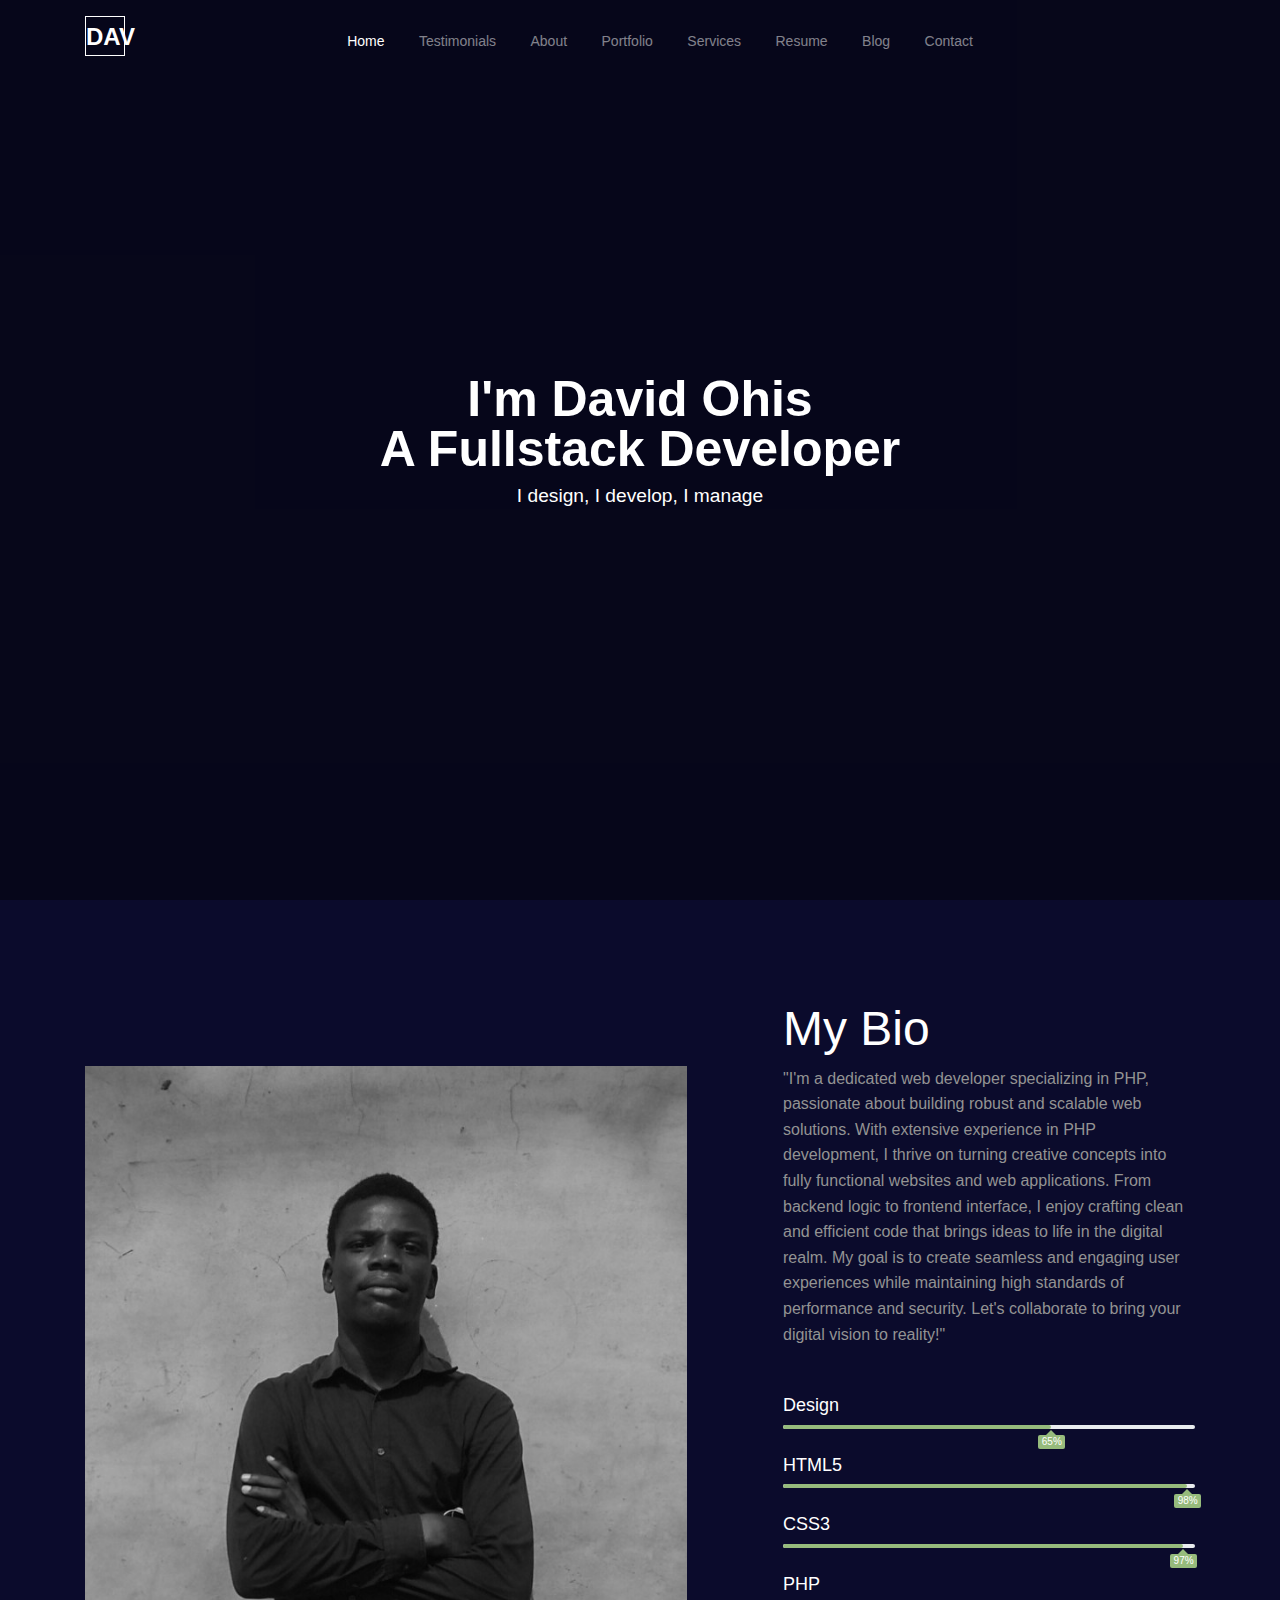
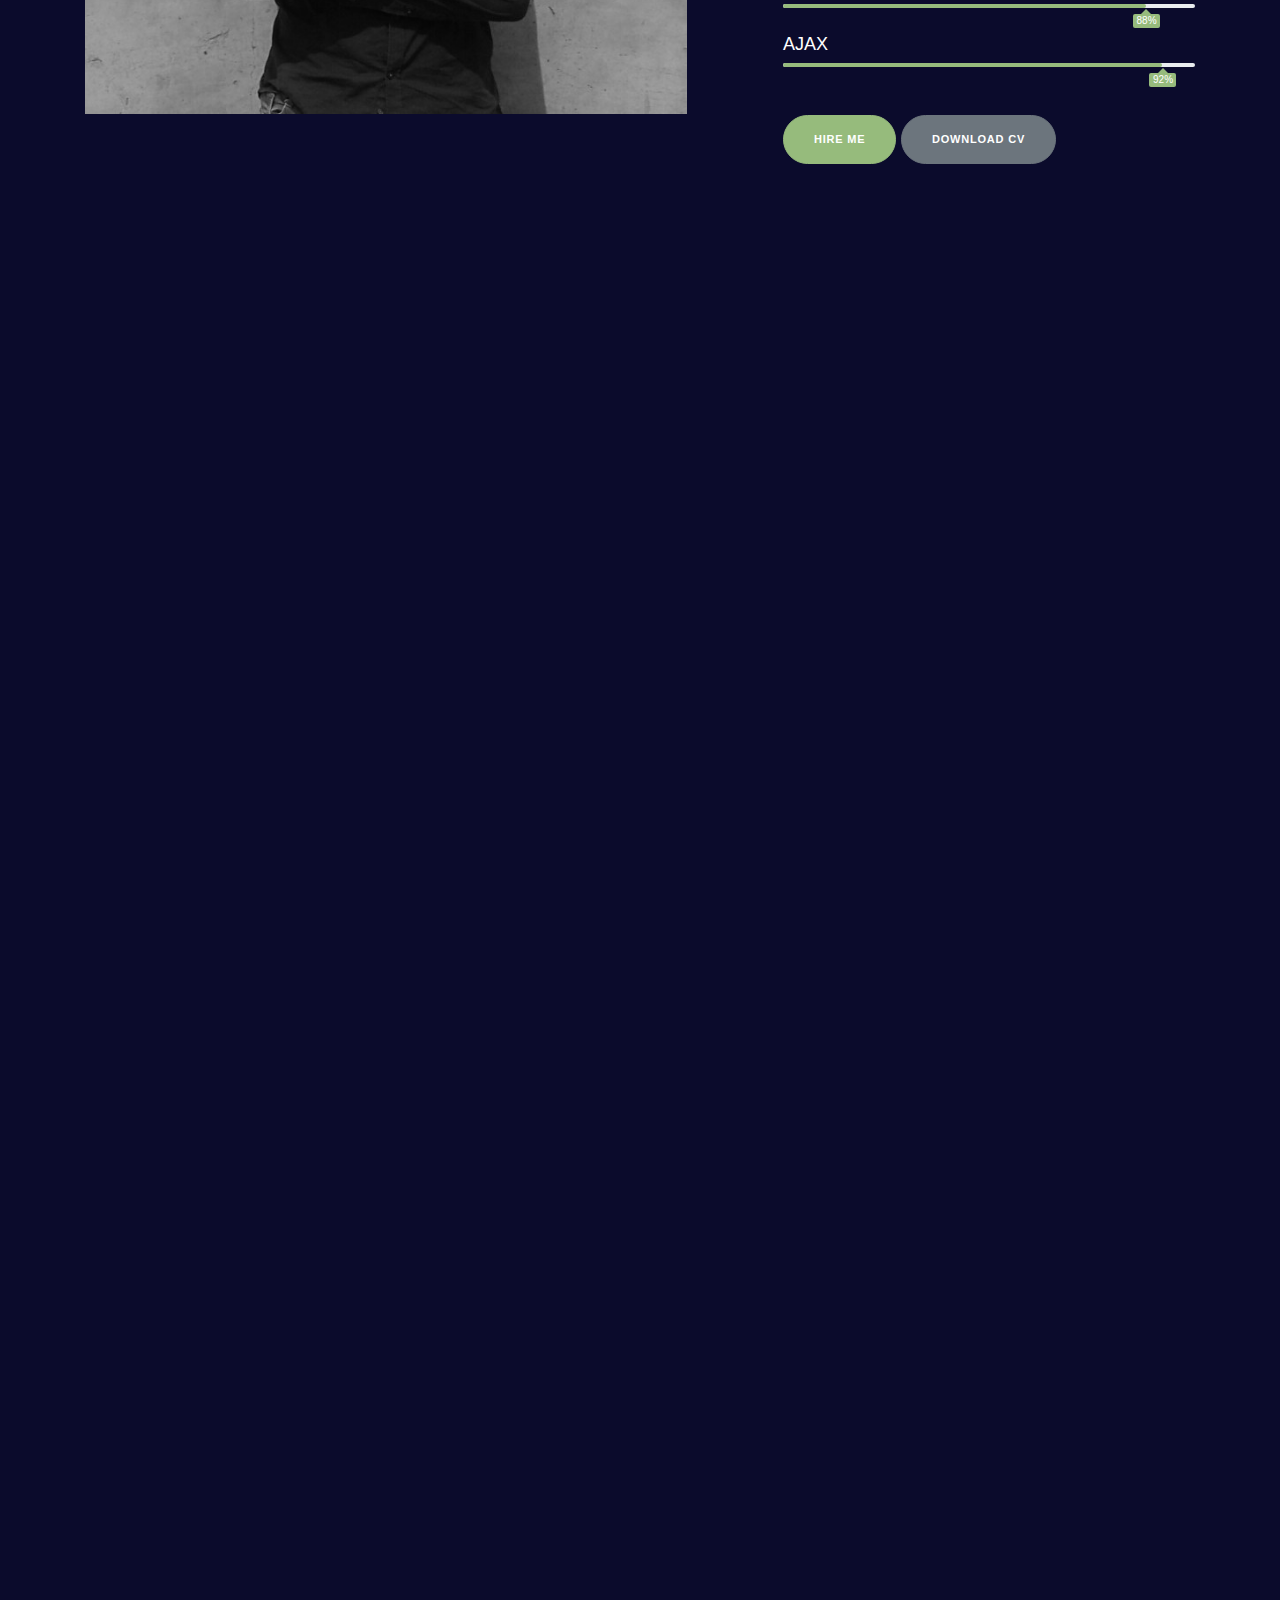
==== commit 2126e8b4: "Update index.html" ====
--- a/index.html
+++ b/index.html
@@ -361,7 +361,7 @@
 <nav class="site-nav js-site-navbar mb-5 site-navbar-target scrolled awake">
 <div class="container">
 <div class="site-navigation text-center">
-<a href="index.html" class="d-block text-center float-left logo">JA</a>
+<a href="index.html" class="d-block text-center float-left logo">DAV</a>
 <ul class="js-clone-nav ml-0 pl-0 d-none d-lg-inline-block site-menu mx-auto text-center">
 <li class="active"><a href="#home-section" class="nav-link">Home</a></li>
 <li><a href="#testimonials-section" class="nav-link">Testimonials</a></li>
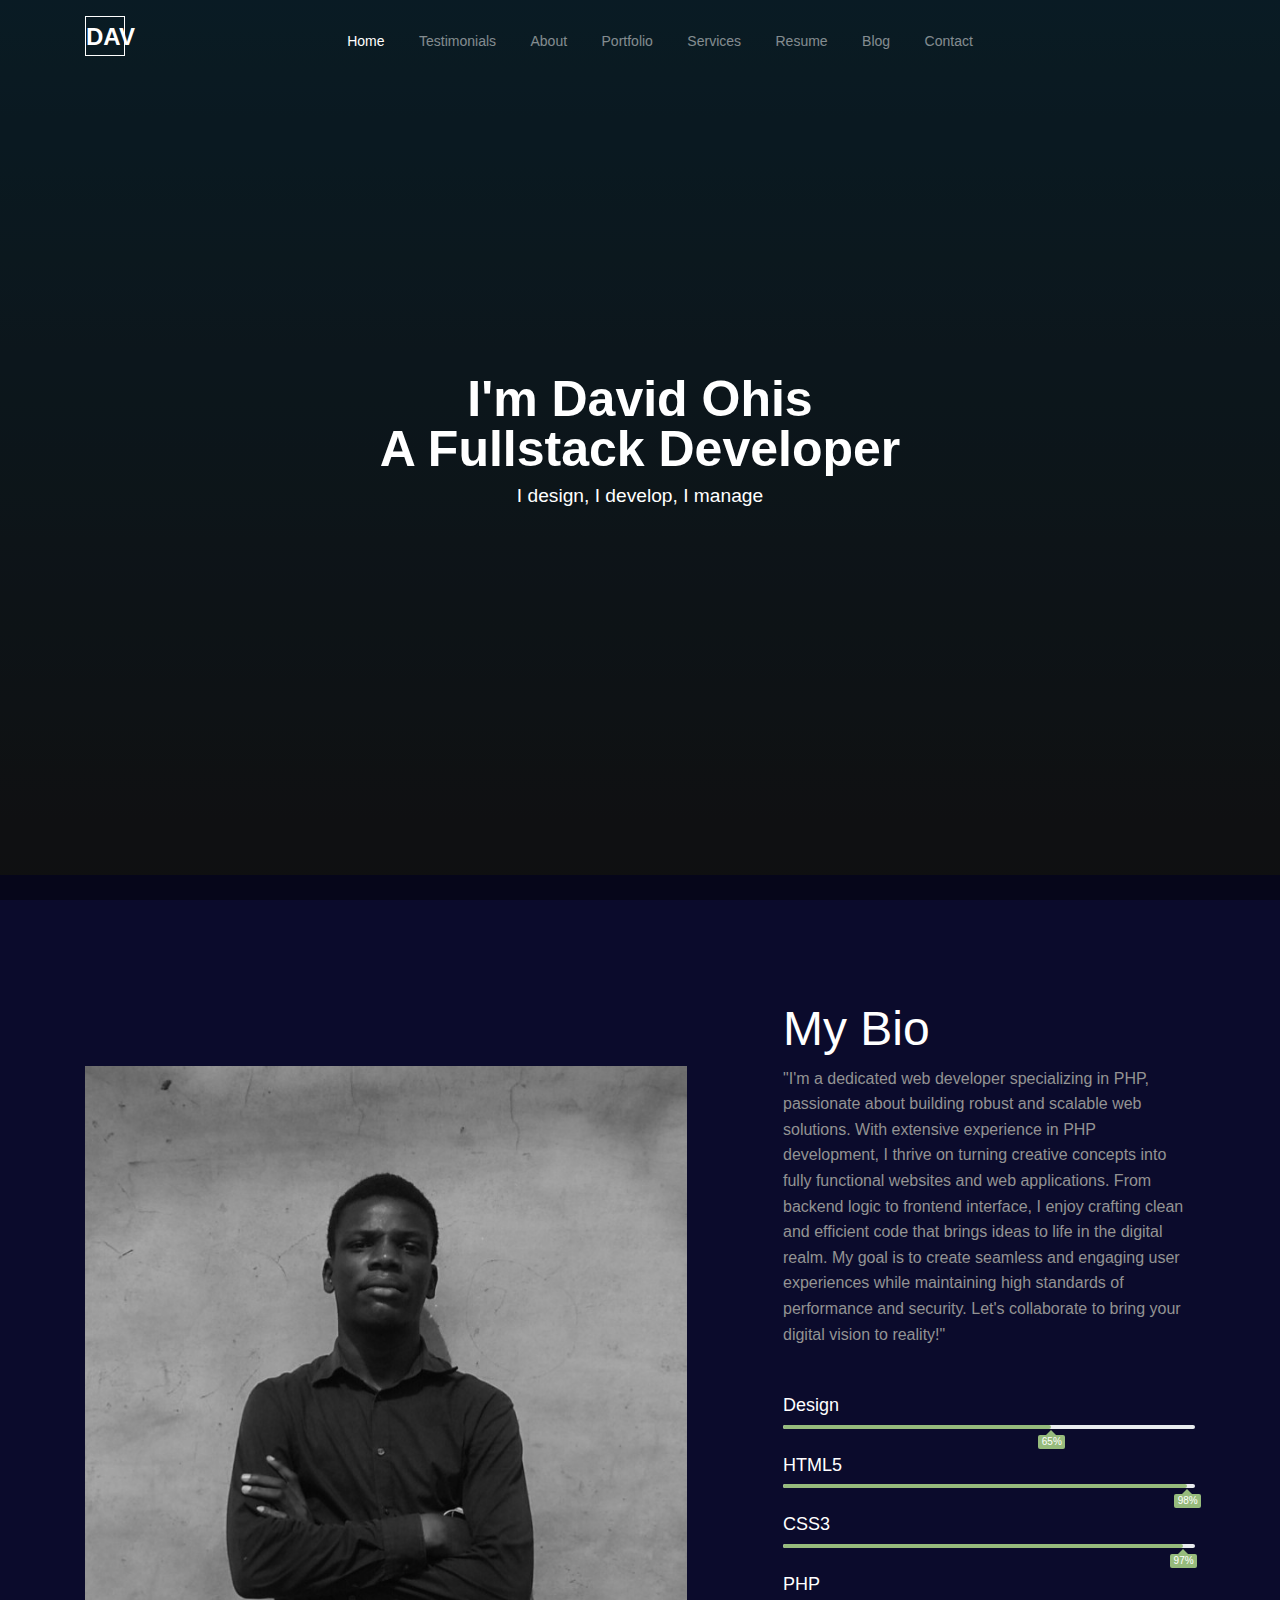
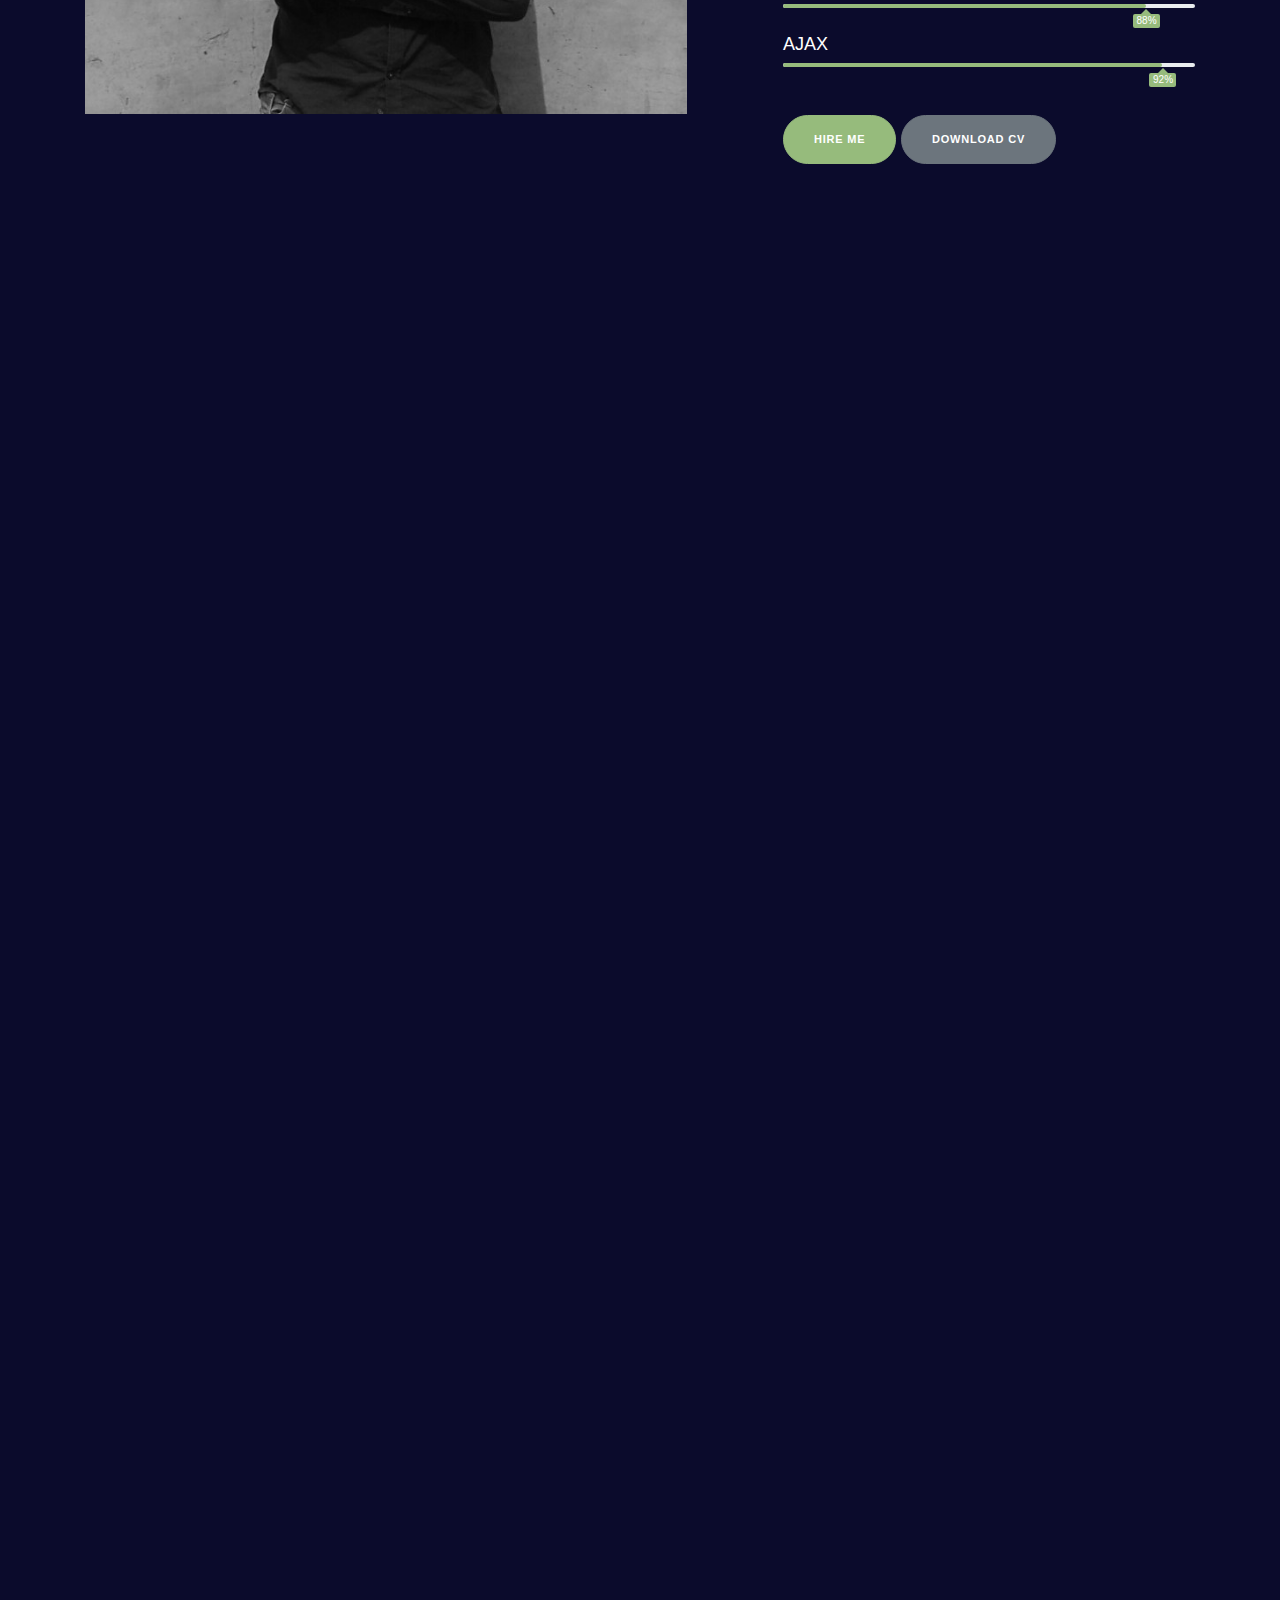
==== commit 14d5fd64: "Update index.html" ====
--- a/index.html
+++ b/index.html
@@ -14,7 +14,7 @@
 <link rel="stylesheet" href="./flaticon.css">
 <link rel="stylesheet" href="./aos.css">
 <link rel="stylesheet" href="./style(1).css">
-<title>Orbit Free HTML Template by Colorlib</title>
+<title>David Ohiwerei Portfolio</title>
 <style id="eefljgmhgaidffapnppcmmafobefjece-4897186d-170e-4584-8d32-9d73e0da862c-style">
 .eefljgmhgaidffapnppcmmafobefjece-4897186d-170e-4584-8d32-9d73e0da862c-modal {
   display: block;
@@ -378,7 +378,8 @@
 </div>
 </div>
 </nav>
-<div class="site-blocks-cover overlay aos-init aos-animate" style="background-image: url(&quot;images/hero_img.jpg&quot;); background-position: 50% 330px;" data-aos="fade" data-stellar-background-ratio="0.5" id="home-section">
+<div class="site-blocks-cover overlay aos-init aos-animate" style="background-image:  linear-gradient(rgba(20, 75, 75, 0.55),rgb(26, 27, 29,0.99)),url(dave.jpg);background-size:cover;" data-aos="fade" data-stellar-background-ratio="0.5" id="home-section">
+            
 <div class="container">
 <div class="row align-items-center justify-content-center text-center">
 <div class="col-lg-8">
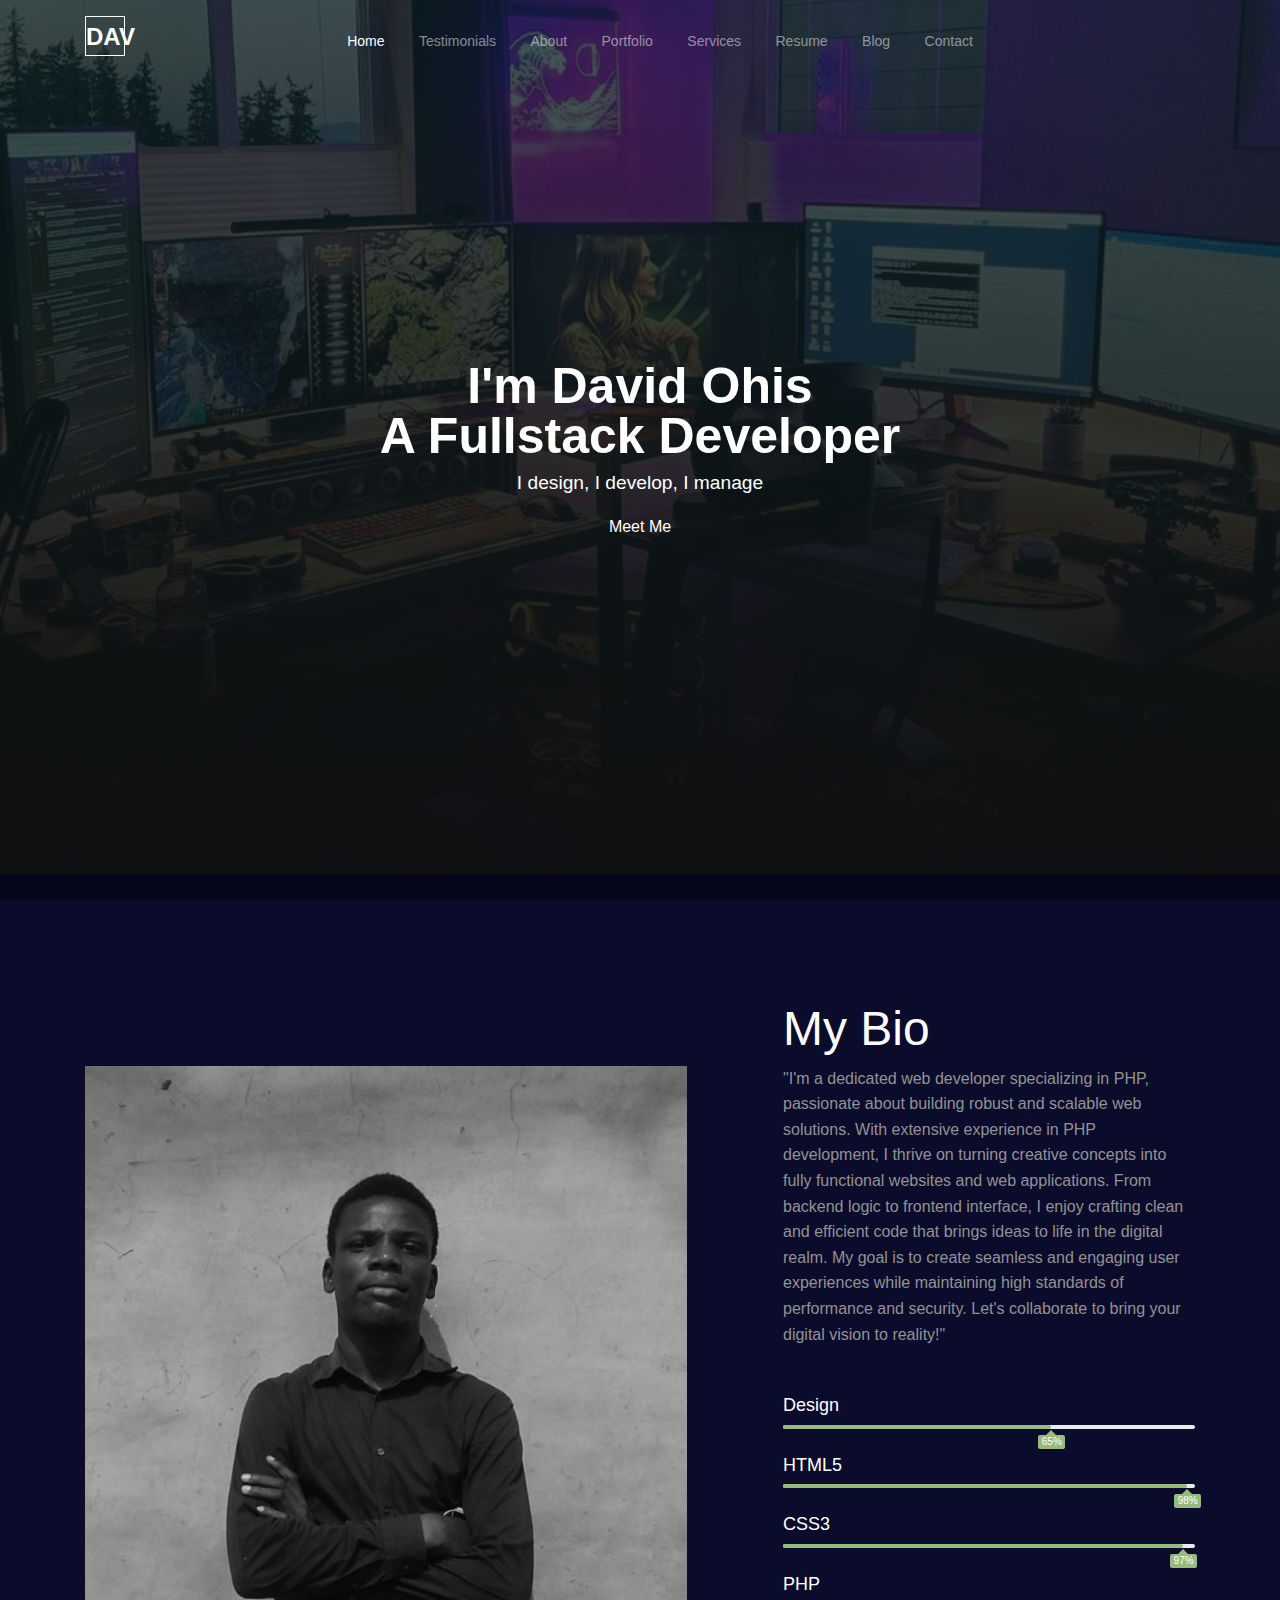
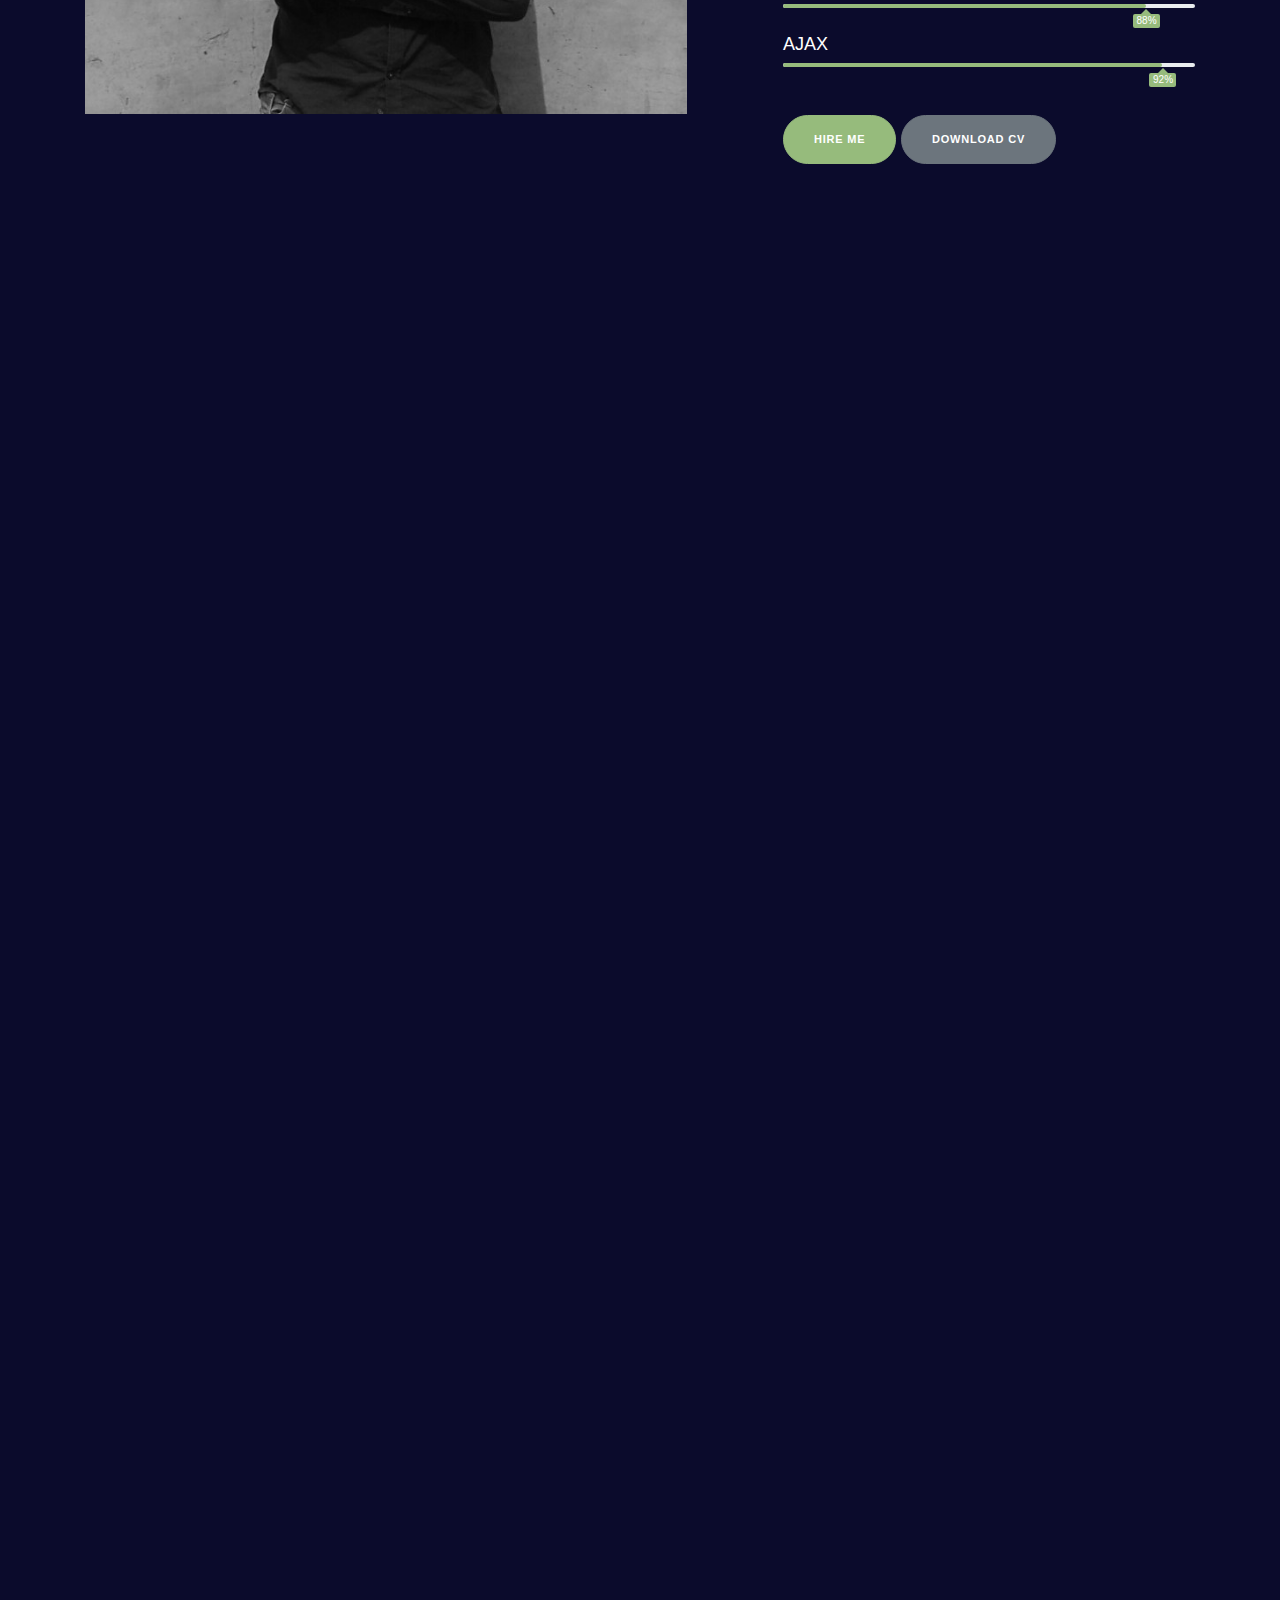
==== commit aa0ac5cf: "Update index.html" ====
--- a/index.html
+++ b/index.html
@@ -360,6 +360,7 @@
 </div>
 <nav class="site-nav js-site-navbar mb-5 site-navbar-target scrolled awake">
 <div class="container">
+  
 <div class="site-navigation text-center">
 <a href="index.html" class="d-block text-center float-left logo">DAV</a>
 <ul class="js-clone-nav ml-0 pl-0 d-none d-lg-inline-block site-menu mx-auto text-center">
@@ -385,6 +386,7 @@
 <div class="col-lg-8">
 <h1 class="text-white aos-init aos-animate" data-aos="fade-up" data-aos-delay="0">I'm David Ohis <br> A Fullstack Developer</h1>
 <p data-aos="fade-up" data-aos-delay="100" class="aos-init aos-animate">I design, I develop, I manage</p>
+<a href="https://wa.me/+2349077526598" style="text-decoration:none;padding:10px; margin:10px 0px;background:transparent;border-radius:2px solid white;color:white; ">Meet Me</a>  
 </div>
 </div>
 </div>
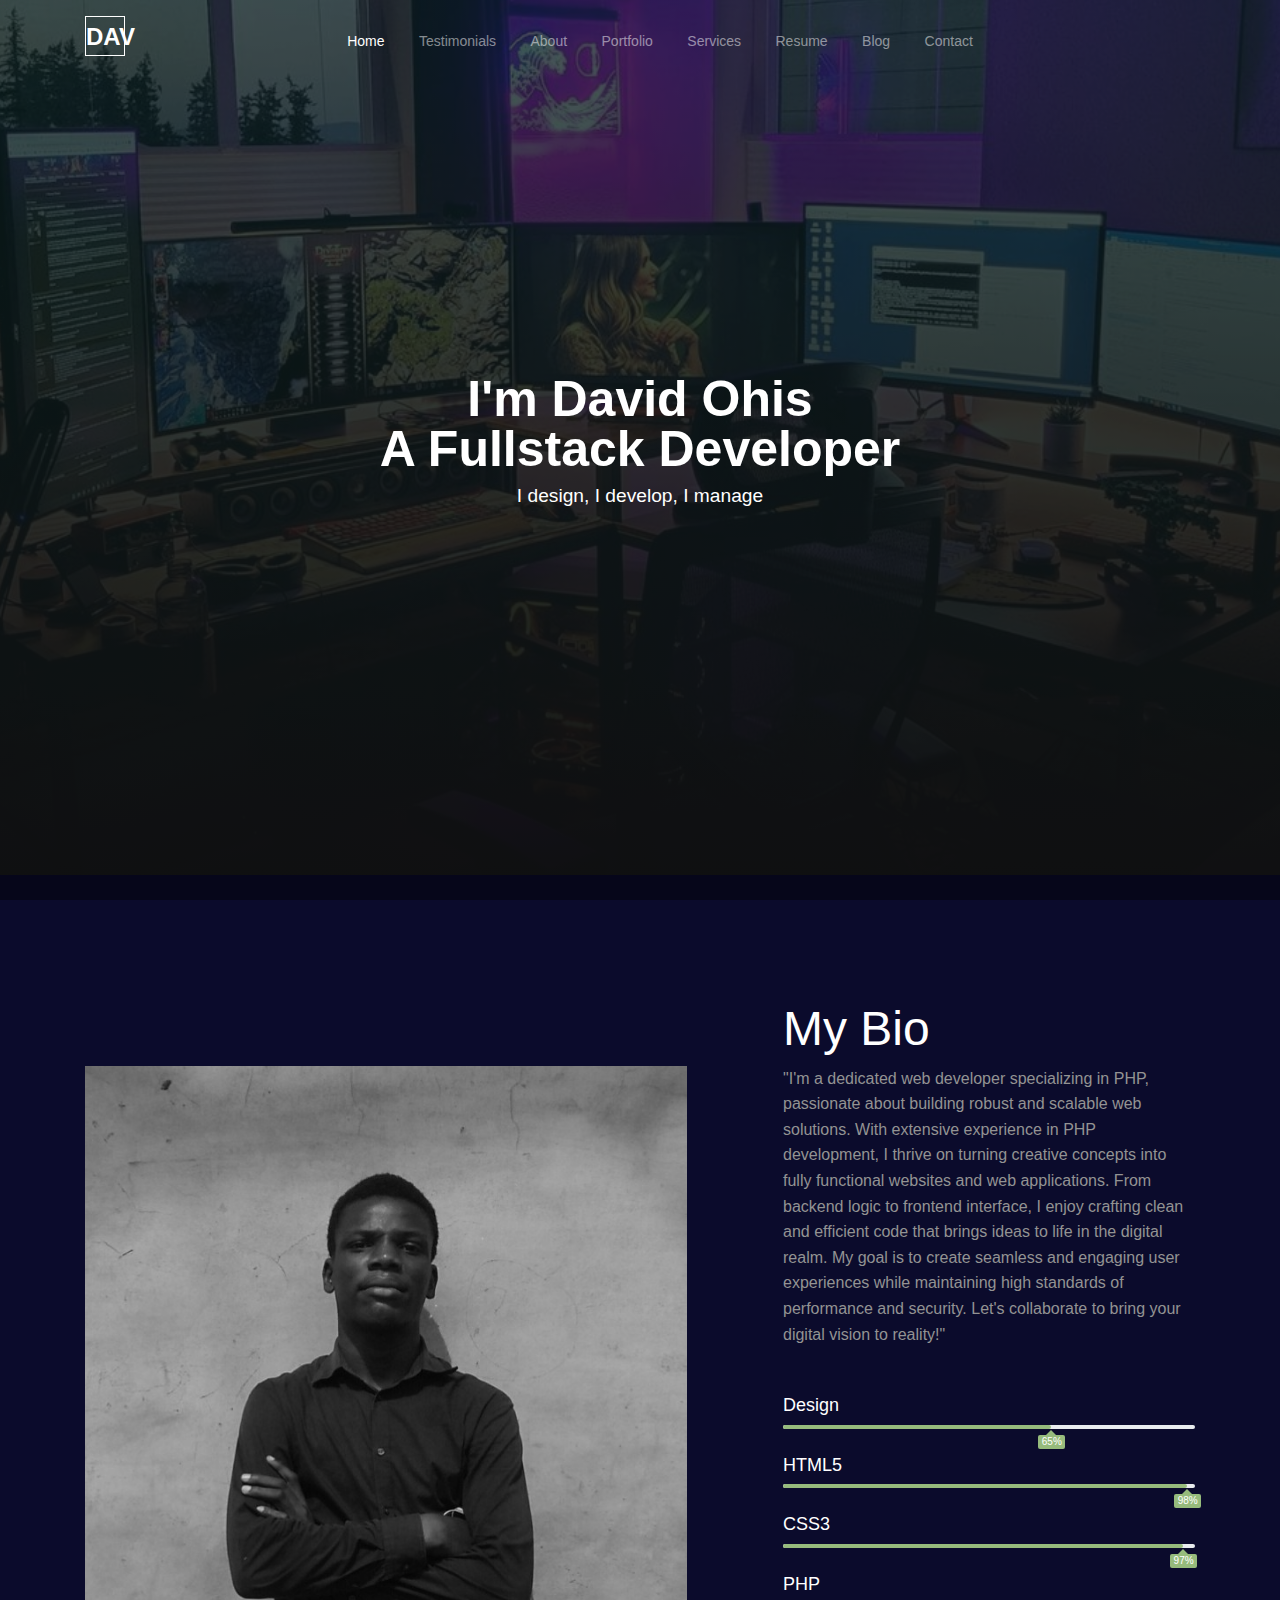
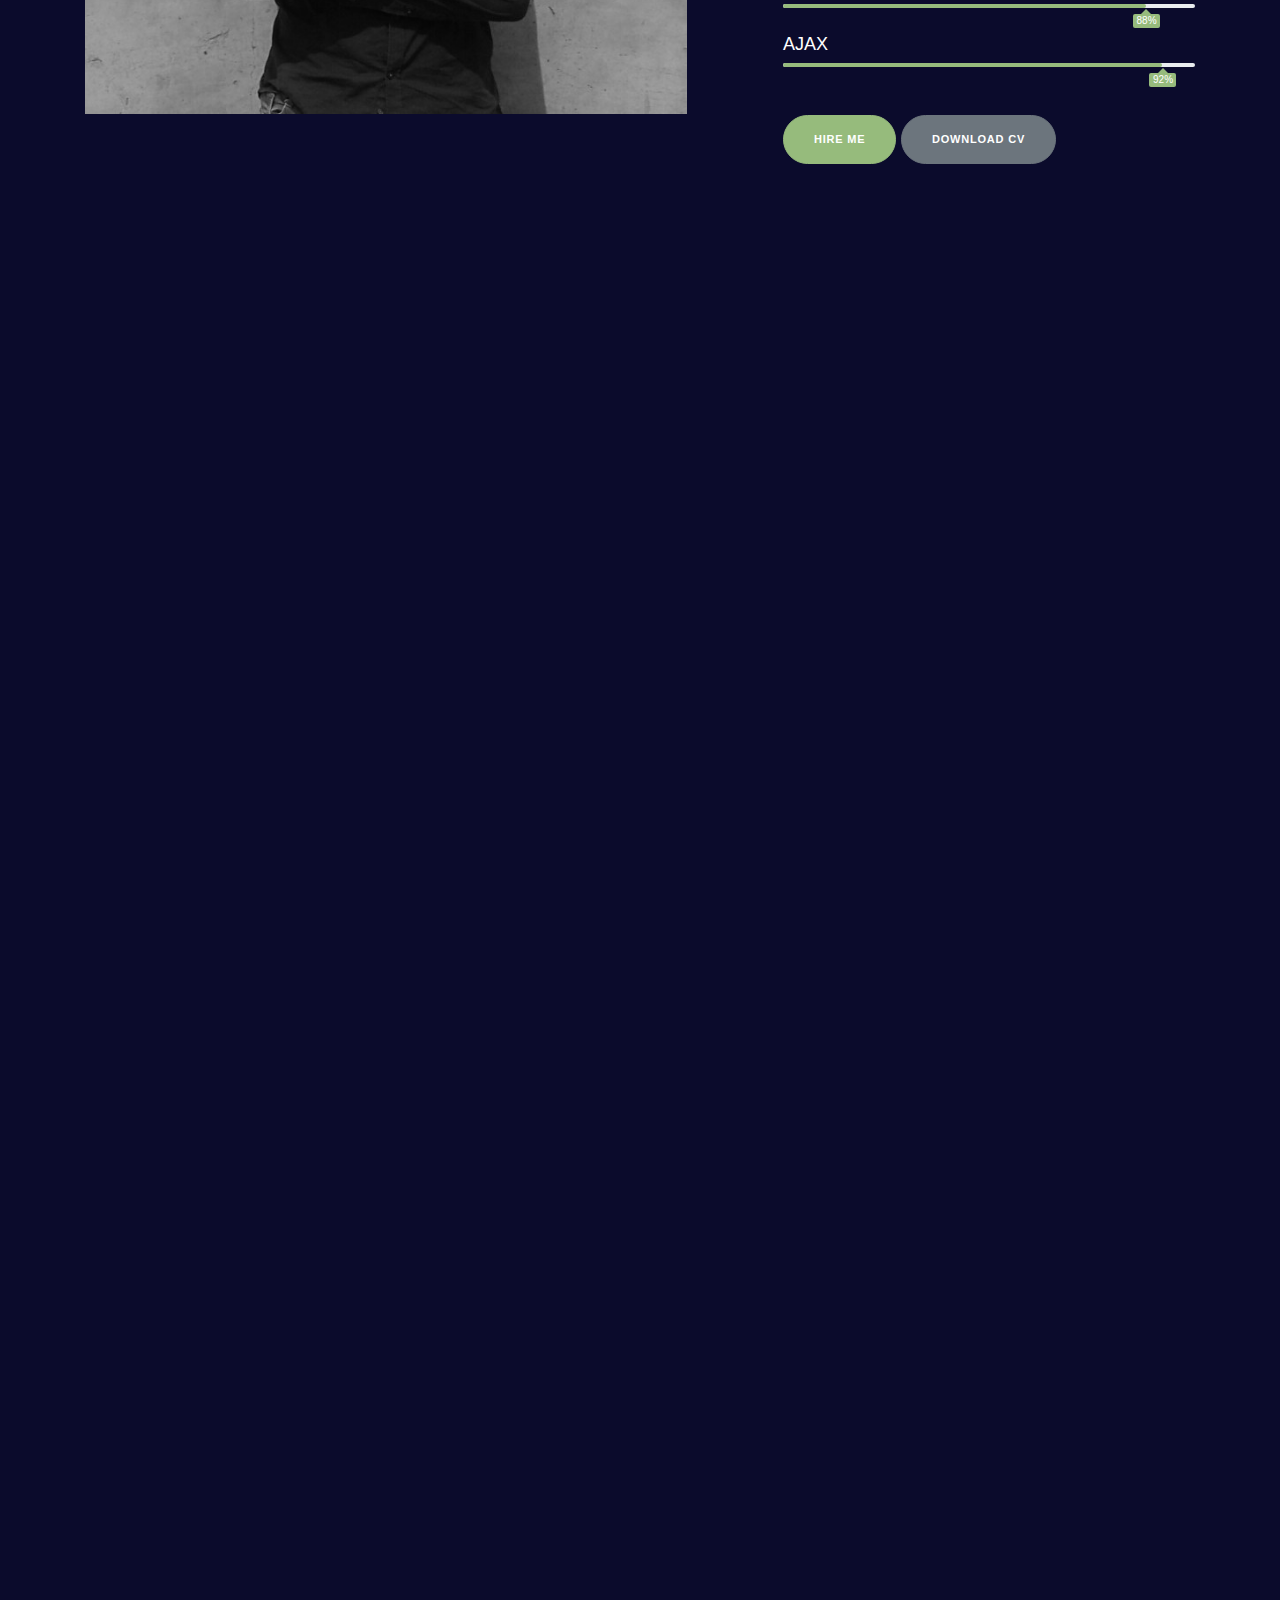
==== commit 670d0d5d: "Update index.html" ====
--- a/index.html
+++ b/index.html
@@ -386,7 +386,6 @@
 <div class="col-lg-8">
 <h1 class="text-white aos-init aos-animate" data-aos="fade-up" data-aos-delay="0">I'm David Ohis <br> A Fullstack Developer</h1>
 <p data-aos="fade-up" data-aos-delay="100" class="aos-init aos-animate">I design, I develop, I manage</p>
-<a href="https://wa.me/+2349077526598" style="text-decoration:none;padding:10px; margin:10px 0px;background:transparent;border-radius:2px solid white;color:white; ">Meet Me</a>  
 </div>
 </div>
 </div>
